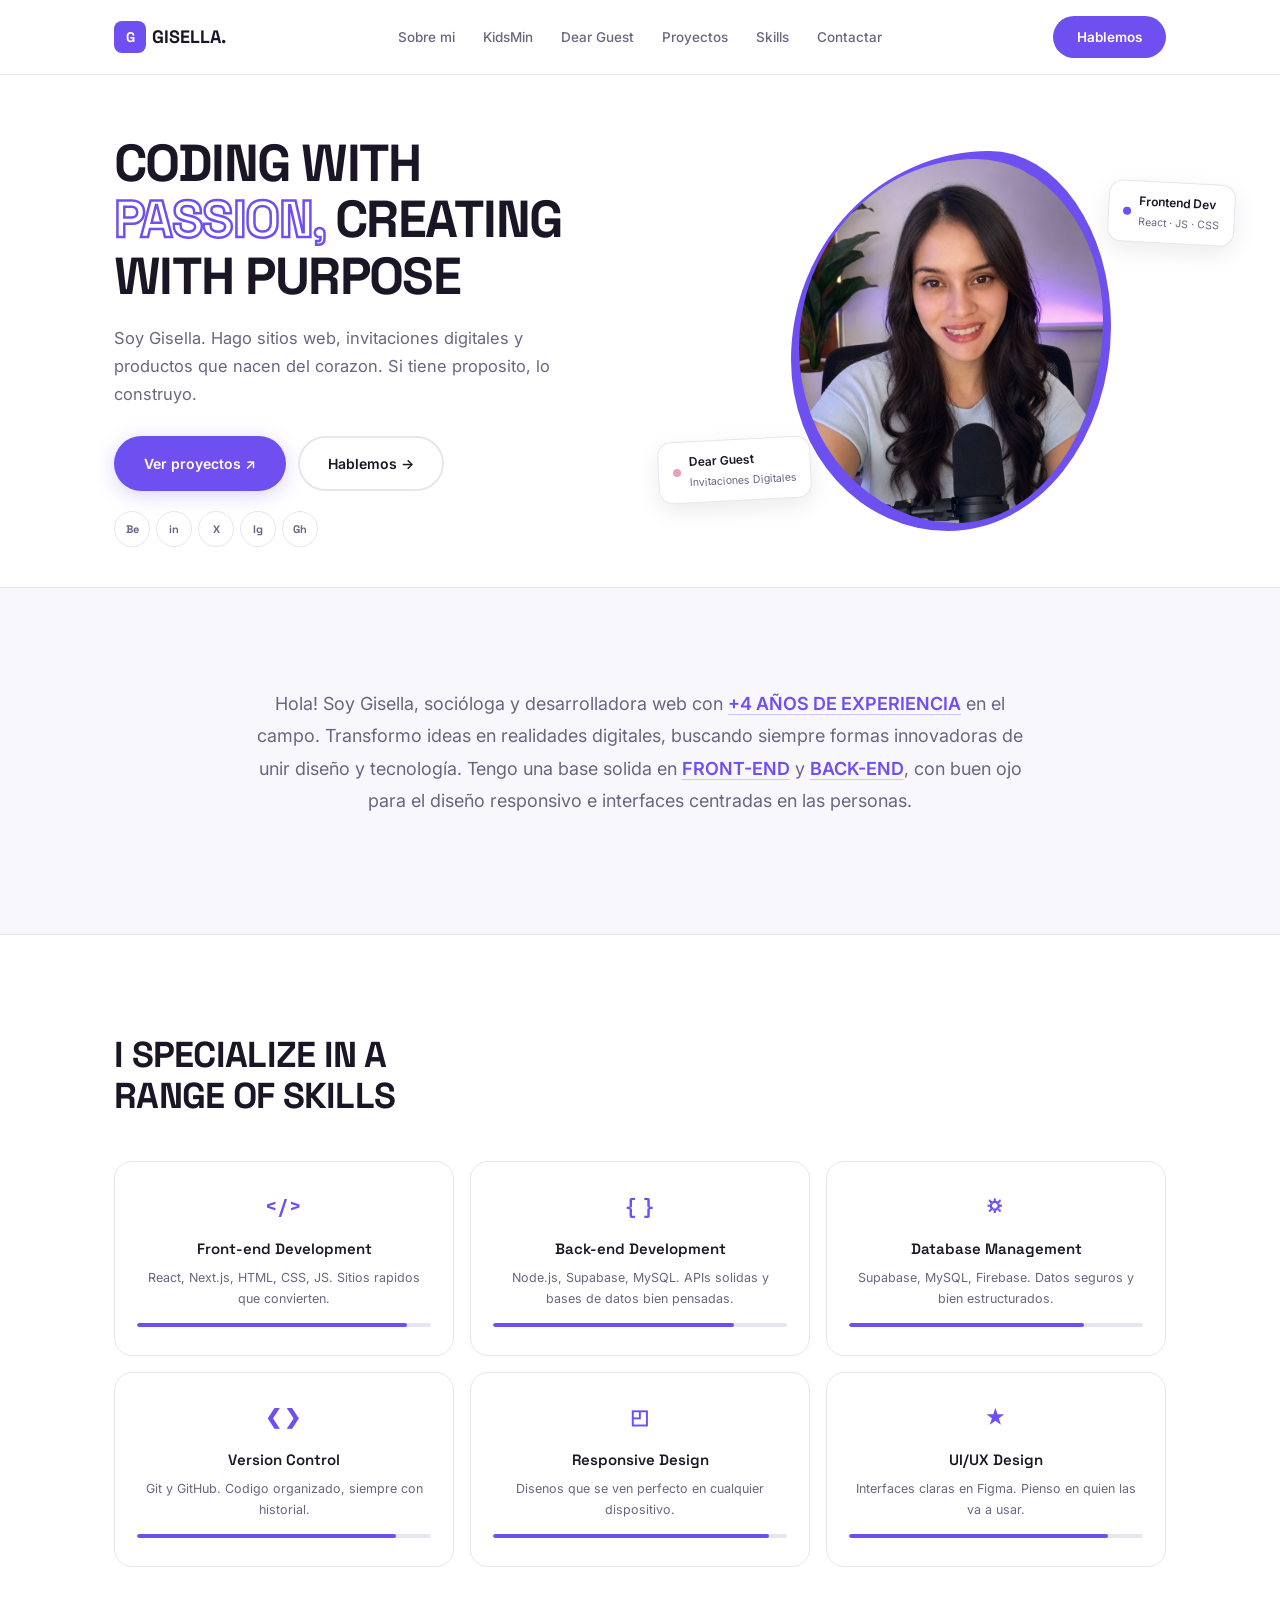
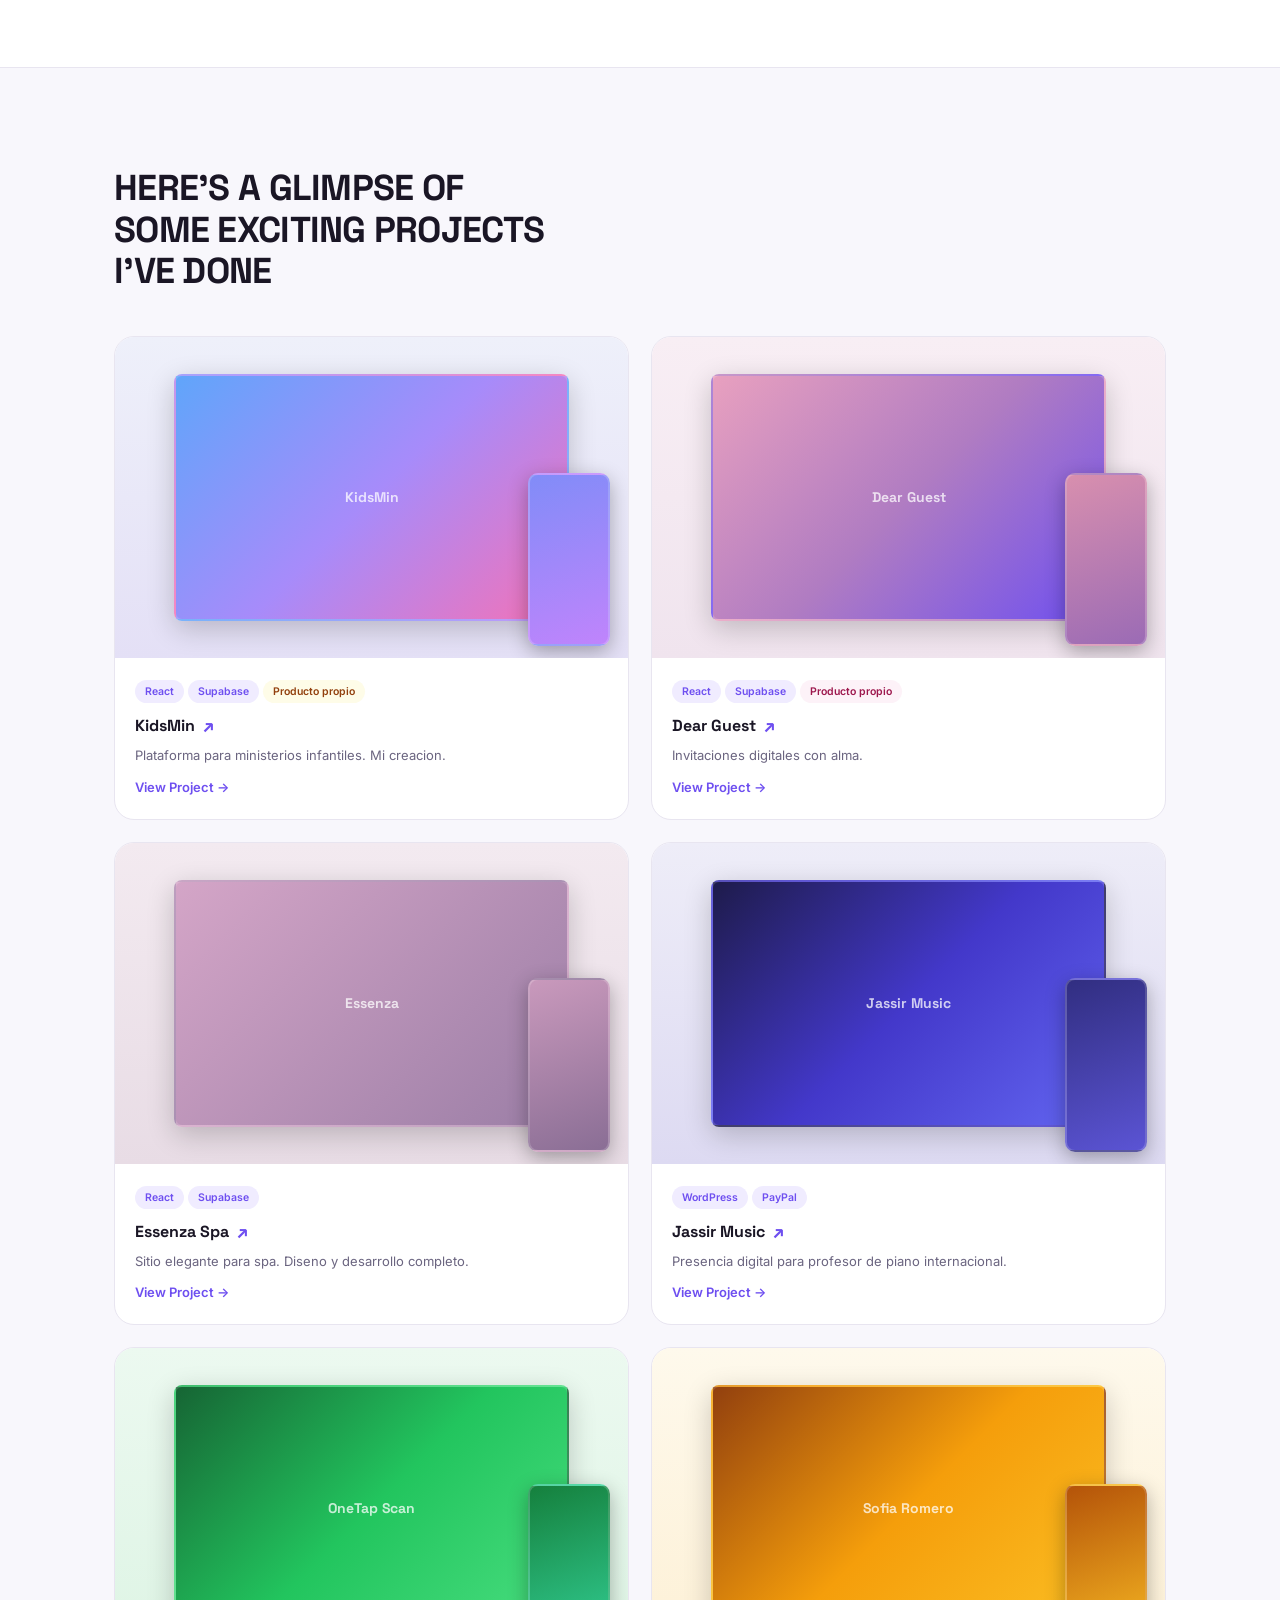
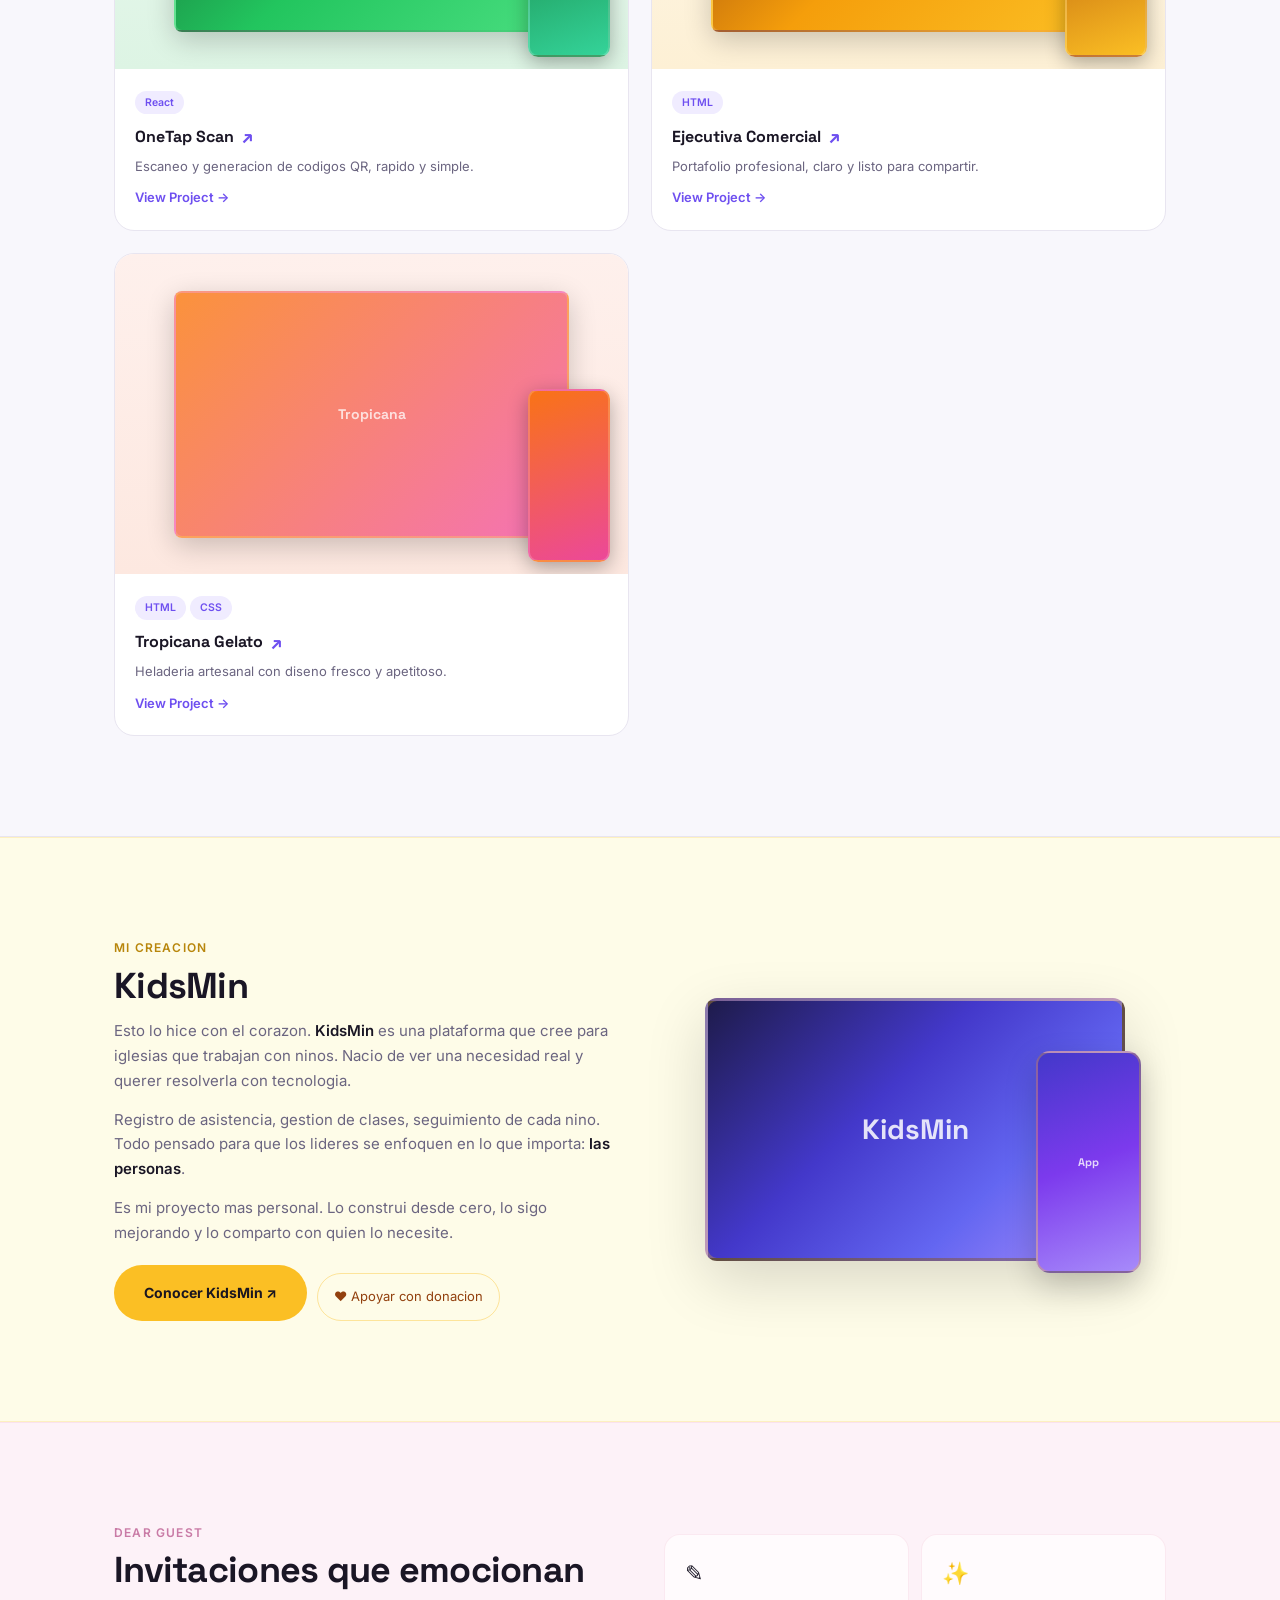
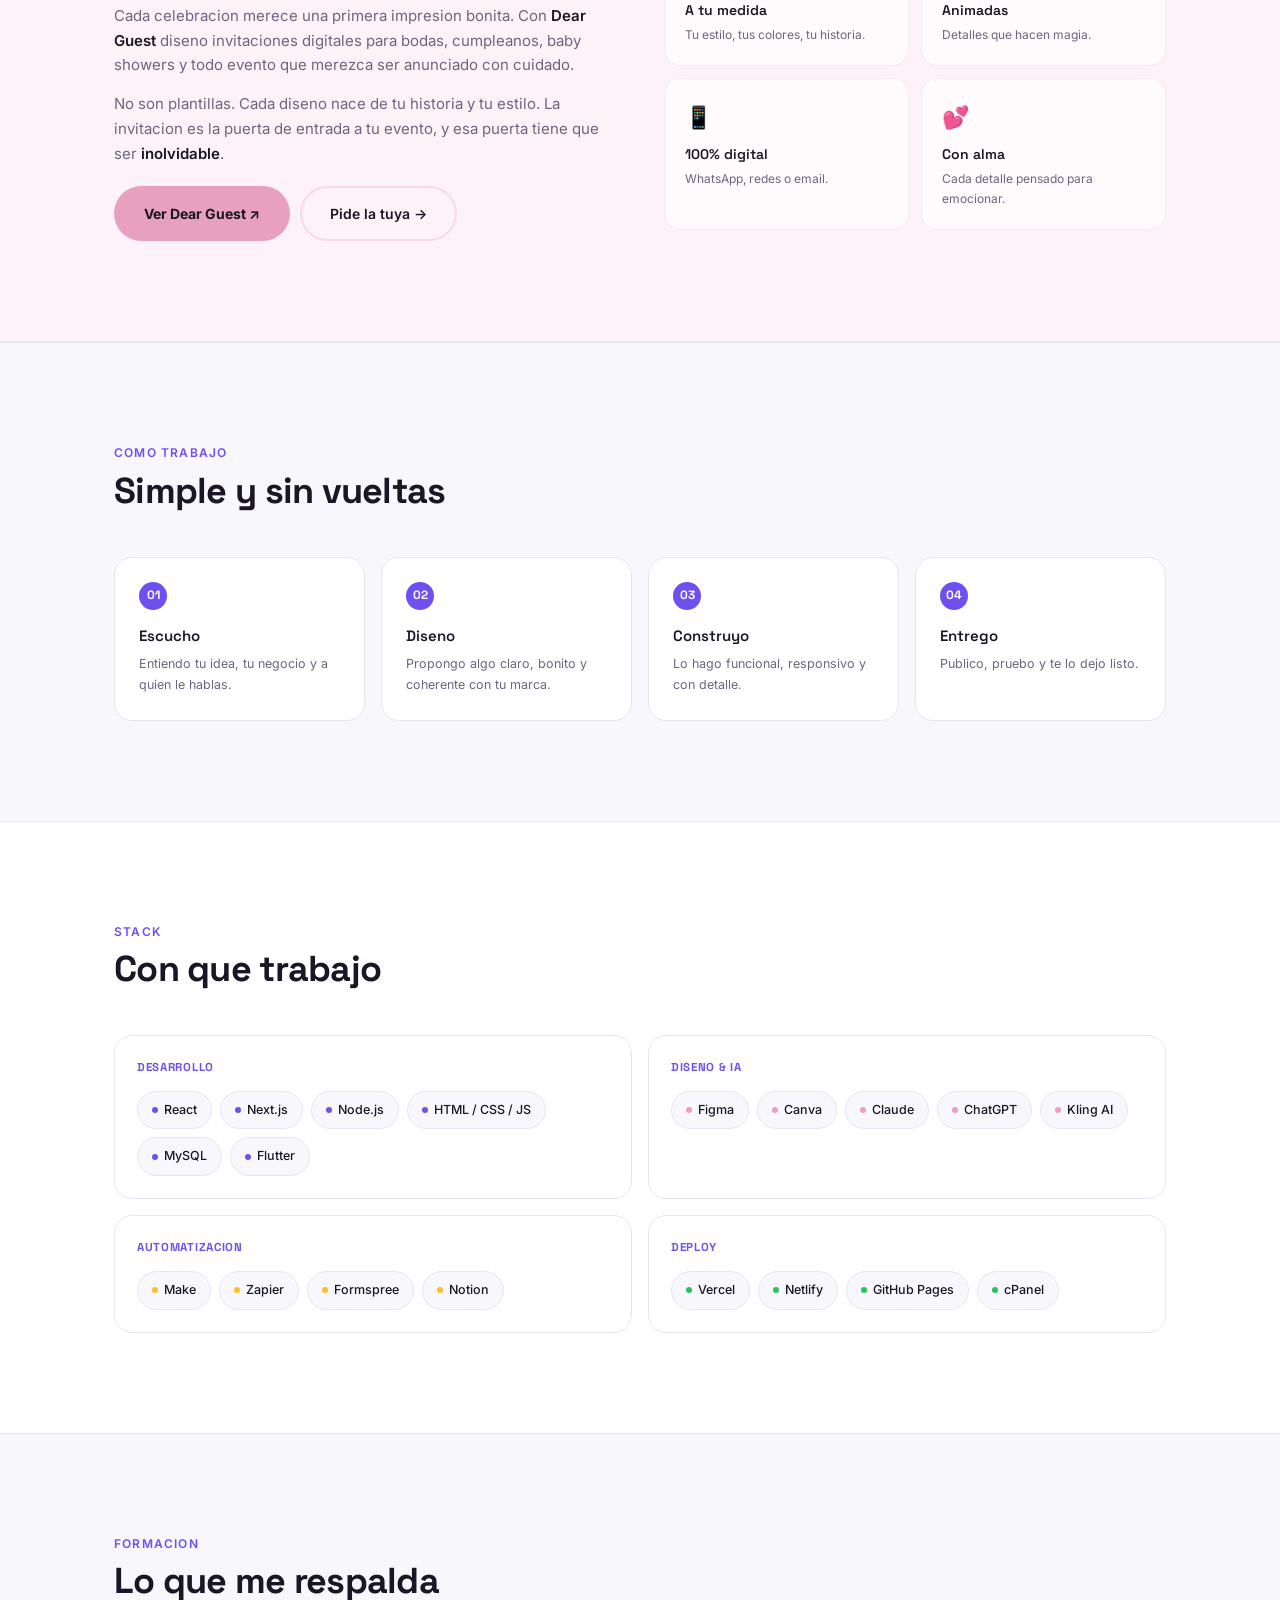
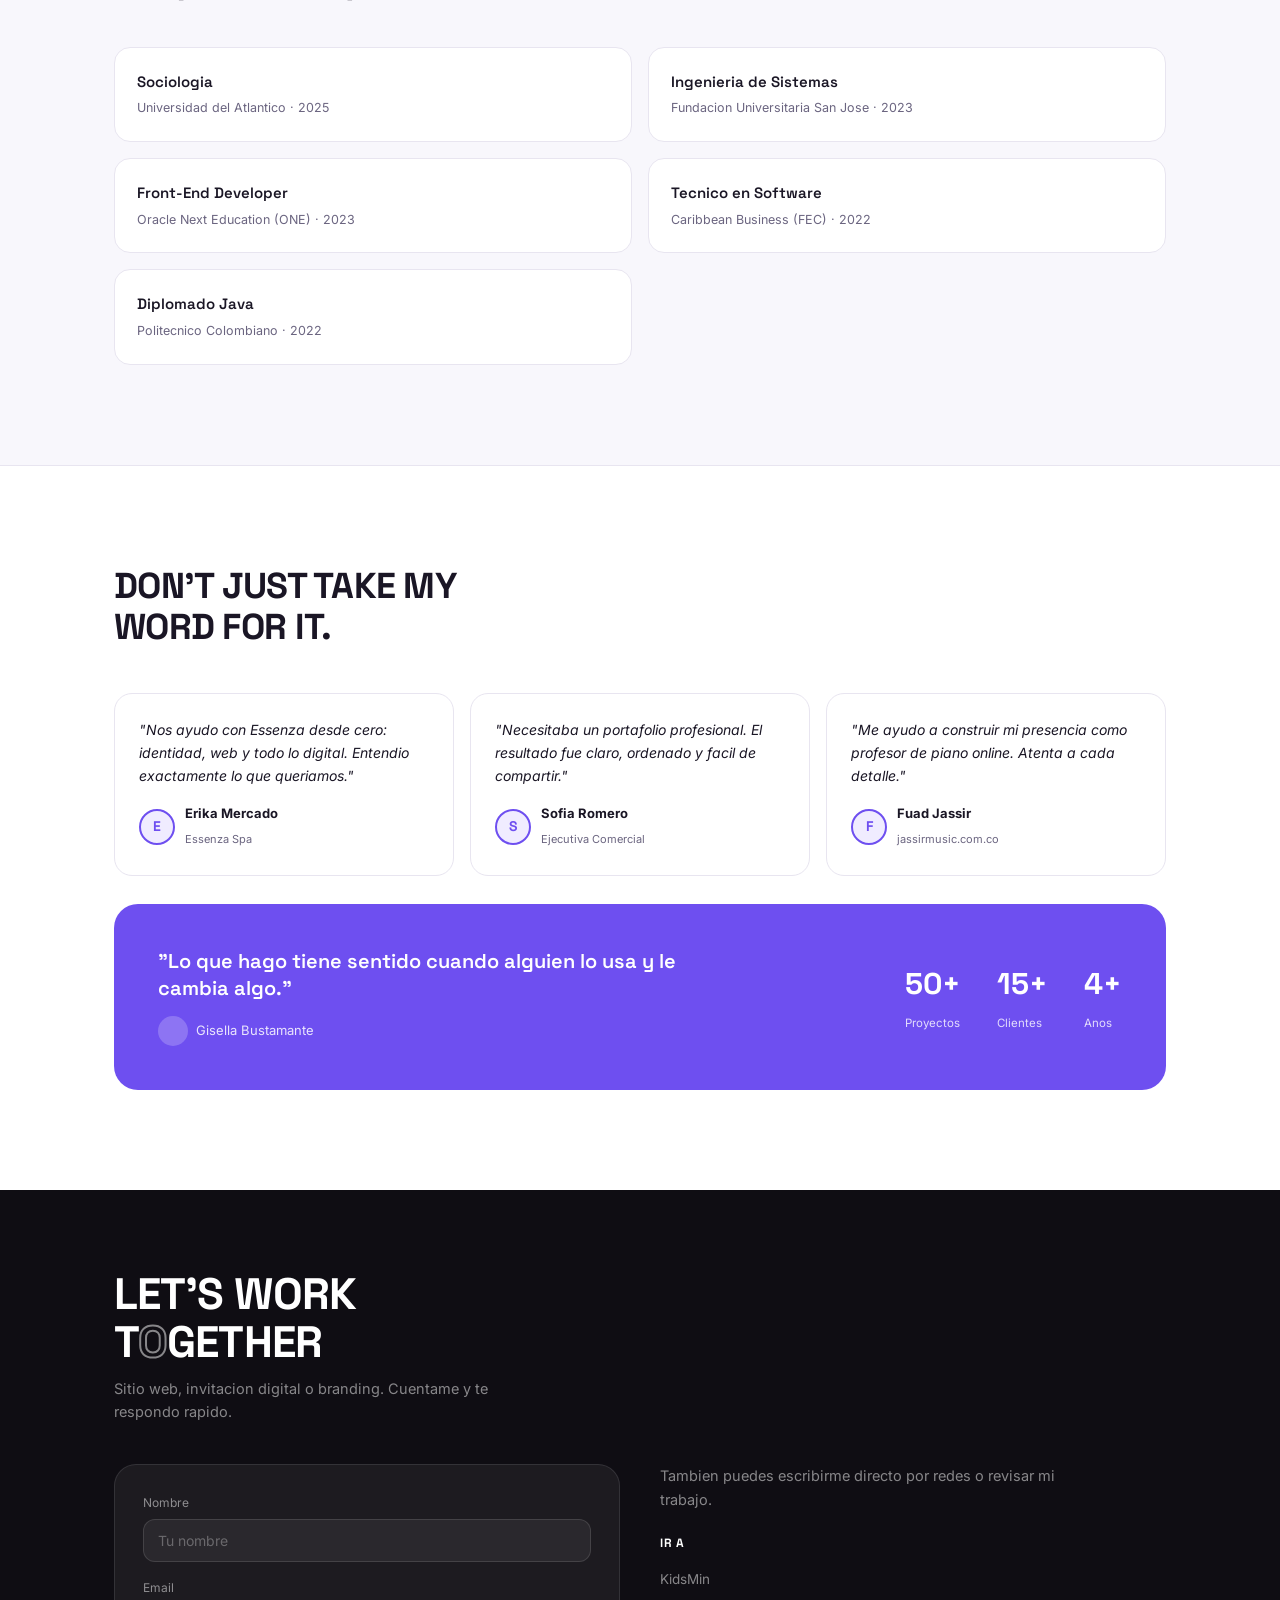
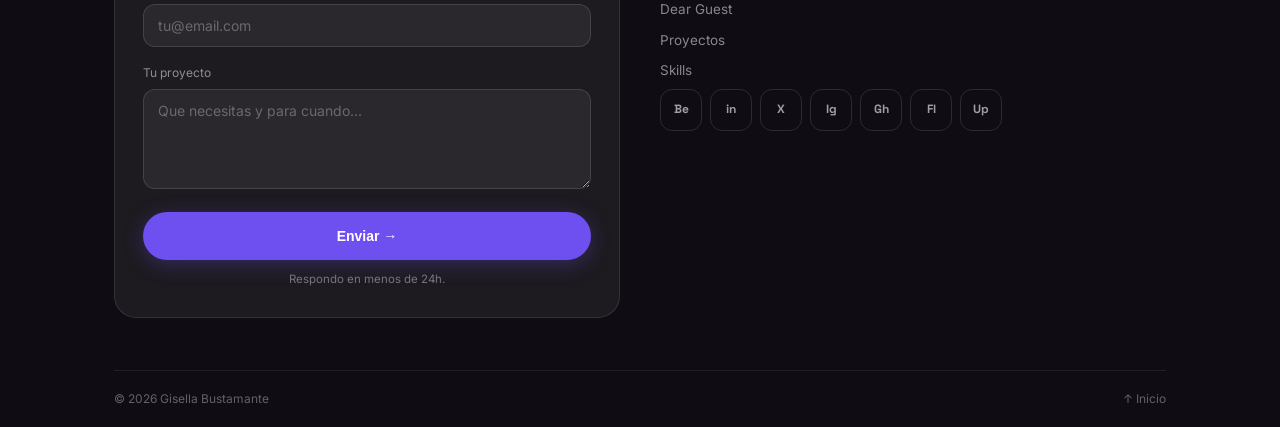
==== index.html @ 68deb019 "Actualizar index.html" ====
<!DOCTYPE html>
<html lang="es">
<head>
<meta charset="UTF-8">
<meta name="viewport" content="width=device-width, initial-scale=1.0">
<title>Gisella Bustamante — Desarrolladora & Creadora</title>
<meta name="description" content="Creo sitios web, invitaciones digitales con Dear Guest y soy creadora de KidsMin. Codigo y alma en cada proyecto.">
<meta property="og:title" content="Gisella Bustamante — Codigo, diseno y alma">
<meta property="og:description" content="Desarrollo web, invitaciones digitales y productos con proposito.">
<meta property="og:image" content="https://gvbustamante.github.io/portafolio/img/foto%20perfil.png">
<meta property="og:type" content="website">
<link rel="preconnect" href="https://fonts.googleapis.com">
<link rel="preconnect" href="https://fonts.gstatic.com" crossorigin>
<link href="https://fonts.googleapis.com/css2?family=Space+Grotesk:wght@400;500;600;700&family=Inter:wght@400;500;600&display=swap" rel="stylesheet">
<style>
:root{
  --bg:#ffffff;
  --bg-alt:#f8f7fc;
  --bg-dark:#0f0d13;
  --card:#ffffff;
  --card-border:#e8e5f0;
  --text:#1a1625;
  --text-secondary:#6b6580;
  --purple:#6e4ff0;
  --purple-light:#f0ecff;
  --purple-deep:#5438c0;
  --rose:#e8a0bf;
  --rose-light:#fdf2f8;
  --rose-deep:#c97ba6;
  --warm:#fbbf24;
  --warm-light:#fefce8;
}
*{margin:0;padding:0;box-sizing:border-box;}
html{scroll-behavior:smooth;}
body{background:var(--bg);color:var(--text);font-family:'Inter',sans-serif;line-height:1.65;overflow-x:hidden;}
h1,h2,h3,h4,h5,.display{font-family:'Space Grotesk',sans-serif;font-weight:700;}
a{color:inherit;text-decoration:none;}
img{max-width:100%;display:block;}
.wrap{max-width:1100px;margin:0 auto;padding:0 24px;}
section{padding:100px 0;}
@media(max-width:640px){section{padding:56px 0;}.wrap{padding:0 18px;}}
@media(prefers-reduced-motion:reduce){*{animation:none!important;transition:none!important;}}

.reveal{opacity:0;transform:translateY(24px);transition:opacity .7s ease,transform .7s ease;}
.reveal.show{opacity:1;transform:translateY(0);}

/* header */
header{position:sticky;top:0;z-index:60;backdrop-filter:blur(16px);background:rgba(255,255,255,.88);border-bottom:1px solid var(--card-border);}
nav{display:flex;align-items:center;justify-content:space-between;padding:16px 24px;max-width:1100px;margin:0 auto;}
.logo{font-family:'Space Grotesk';font-weight:700;font-size:18px;display:flex;align-items:center;gap:6px;}
.logo-icon{background:var(--purple);color:#fff;width:32px;height:32px;border-radius:8px;display:flex;align-items:center;justify-content:center;font-size:14px;font-weight:700;}
.nav-links{display:flex;gap:28px;font-size:13.5px;color:var(--text-secondary);font-weight:500;}
.nav-links a{transition:color .2s;}
.nav-links a:hover{color:var(--purple);}
.nav-cta{background:var(--purple);color:#fff;font-weight:600;font-size:13.5px;padding:10px 24px;border-radius:100px;transition:transform .2s,background .2s;}
.nav-cta:hover{transform:scale(1.04);background:var(--purple-deep);}
.burger{display:none;background:none;border:0;color:var(--text);font-size:22px;cursor:pointer;width:44px;height:44px;}
@media(max-width:820px){.nav-links,.nav-cta{display:none;}.burger{display:block;}}
.mobile-menu{display:none;position:fixed;inset:0;top:65px;background:rgba(255,255,255,.98);z-index:55;padding:32px 24px;flex-direction:column;gap:20px;}
.mobile-menu.open{display:flex;}
.mobile-menu a{font-size:18px;font-family:'Space Grotesk';font-weight:600;color:var(--text);padding:8px 0;border-bottom:1px solid var(--card-border);}
.mobile-menu .nav-cta{align-self:flex-start;display:inline-block;border:0;margin-top:8px;}

/* hero */
.hero{padding:60px 0 40px;position:relative;}
.hero-grid{display:grid;grid-template-columns:1.15fr .85fr;gap:40px;align-items:center;}
@media(max-width:900px){.hero-grid{grid-template-columns:1fr;text-align:center;gap:32px;}}
.hero h1{font-size:52px;font-weight:700;line-height:1.08;margin-bottom:20px;letter-spacing:-.03em;}
.hero h1 .outline{-webkit-text-stroke:2.5px var(--purple);color:transparent;}
@media(max-width:640px){.hero h1{font-size:32px;}.hero h1 .outline{-webkit-text-stroke:1.8px var(--purple);}}
.hero-sub{font-size:16.5px;color:var(--text-secondary);max-width:440px;margin-bottom:28px;line-height:1.7;}
@media(max-width:900px){.hero-sub{margin-left:auto;margin-right:auto;}}
.btn-row{display:flex;gap:12px;flex-wrap:wrap;}
@media(max-width:900px){.btn-row{justify-content:center;}}
@media(max-width:480px){.btn-row{flex-direction:column;width:100%;}.btn{width:100%;justify-content:center;}}
.btn{padding:14px 28px;border-radius:100px;font-weight:600;font-size:14px;display:inline-flex;align-items:center;gap:8px;cursor:pointer;border:2px solid transparent;transition:transform .2s,background .2s,border-color .2s,box-shadow .2s;min-height:46px;}
.btn-primary{background:var(--purple);color:#fff;box-shadow:0 4px 20px rgba(110,79,240,.25);}
.btn-primary:hover{transform:scale(1.04);background:var(--purple-deep);box-shadow:0 6px 28px rgba(110,79,240,.35);}
.btn-outline{background:transparent;color:var(--text);border-color:var(--card-border);}
.btn-outline:hover{border-color:var(--purple);color:var(--purple);transform:scale(1.04);}
.btn-rose{background:var(--rose);color:#1a1620;font-weight:700;}
.btn-rose:hover{transform:scale(1.04);background:var(--rose-deep);}
.btn-warm{background:var(--warm);color:#1a1620;font-weight:700;}
.btn-warm:hover{transform:scale(1.04);}
.social-mini{display:flex;gap:6px;margin-top:20px;}
@media(max-width:900px){.social-mini{justify-content:center;}}
.social-mini a{width:36px;height:36px;border-radius:50%;border:1.5px solid var(--card-border);display:flex;align-items:center;justify-content:center;font-size:11px;font-weight:700;font-family:'Space Grotesk';color:var(--text-secondary);transition:.2s;}
.social-mini a:hover{background:var(--purple);border-color:var(--purple);color:#fff;transform:scale(1.1);}

.hero-photo{position:relative;display:flex;justify-content:center;}
.photo-blob{width:320px;height:380px;background:var(--purple);border-radius:62% 38% 51% 49%/55% 46% 54% 45%;padding:8px;position:relative;animation:float 6s ease-in-out infinite;}
@keyframes float{0%,100%{transform:translateY(0)}50%{transform:translateY(-12px)}}
@media(max-width:640px){.photo-blob{width:200px;height:240px;padding:6px;}}
.photo-blob img{width:100%;height:100%;object-fit:cover;border-radius:58% 42% 48% 52%/52% 44% 56% 48%;}
.float-badge{position:absolute;background:#fff;border:1px solid var(--card-border);border-radius:14px;padding:10px 14px;display:flex;align-items:center;gap:8px;font-size:12px;box-shadow:0 8px 24px rgba(0,0,0,.08);}
.float-badge strong{display:block;font-size:12px;font-weight:600;}
.float-badge span{color:var(--text-secondary);font-size:10.5px;}
.float-badge .ic{width:8px;height:8px;border-radius:50%;flex:none;}
.badge-1{top:8%;right:-16%;transform:rotate(3deg);}
.badge-2{bottom:8%;left:-18%;transform:rotate(-3deg);}
@media(max-width:640px){
  .float-badge{padding:6px 9px;border-radius:10px;font-size:9px;gap:5px;}
  .float-badge strong{font-size:9px;}.float-badge span{font-size:8px;}
  .badge-1{top:-4%;right:-6%;}
  .badge-2{bottom:2%;left:-8%;}
}

/* about */
.about-section{background:var(--bg-alt);border-top:1px solid var(--card-border);border-bottom:1px solid var(--card-border);}
.about-text{max-width:780px;margin:0 auto;text-align:center;}
.about-text p{font-size:18px;color:var(--text-secondary);line-height:1.8;margin-bottom:16px;}
.about-text p b{color:var(--text);font-weight:600;}
.about-text .highlight{color:var(--purple);font-weight:600;text-decoration:underline;text-underline-offset:4px;text-decoration-color:rgba(110,79,240,.3);}
.sec-title-big{font-size:38px;font-weight:700;margin-bottom:20px;letter-spacing:-.02em;line-height:1.15;}
@media(max-width:640px){.sec-title-big{font-size:26px;}}

/* skills grid */
.skills-section{background:var(--bg);}
.sec-title-xl{font-size:36px;font-weight:700;letter-spacing:-.02em;margin-bottom:12px;line-height:1.15;}
@media(max-width:640px){.sec-title-xl{font-size:24px;}}
.sec-head{margin-bottom:44px;}
.sec-sub{color:var(--text-secondary);font-size:15px;max-width:480px;}
.eyebrow{font-size:12px;font-weight:600;text-transform:uppercase;letter-spacing:.1em;margin-bottom:8px;}
.eyebrow-purple{color:var(--purple);}
.eyebrow-rose{color:var(--rose-deep);}
.eyebrow-warm{color:#b8860b;}

.skills-grid{display:grid;grid-template-columns:repeat(3,1fr);gap:16px;}
@media(max-width:820px){.skills-grid{grid-template-columns:1fr 1fr;}}
@media(max-width:480px){.skills-grid{grid-template-columns:1fr;}}
.skill-card{background:var(--card);border:1.5px solid var(--card-border);border-radius:18px;padding:28px 22px;text-align:center;transition:transform .25s,border-color .25s,box-shadow .25s;}
.skill-card:hover{transform:translateY(-5px);border-color:var(--purple);box-shadow:0 12px 32px rgba(110,79,240,.08);}
.skill-icons{display:flex;gap:4px;justify-content:center;margin-bottom:14px;font-size:20px;color:var(--purple);font-family:'Space Grotesk';font-weight:700;letter-spacing:2px;}
.skill-card h4{font-size:15px;margin-bottom:6px;font-weight:600;}
.skill-card p{font-size:12.5px;color:var(--text-secondary);}
.skill-bar{width:100%;height:4px;background:var(--card-border);border-radius:4px;margin-top:14px;overflow:hidden;}
.skill-fill{height:100%;border-radius:4px;background:var(--purple);}

/* projects */
.projects-section{background:var(--bg-alt);border-top:1px solid var(--card-border);border-bottom:1px solid var(--card-border);}
.projects-grid{display:grid;grid-template-columns:1fr 1fr;gap:22px;}
@media(max-width:640px){.projects-grid{grid-template-columns:1fr;}}
.proj-card{background:var(--card);border:1.5px solid var(--card-border);border-radius:20px;overflow:hidden;transition:transform .3s,border-color .3s,box-shadow .3s;}
.proj-card:hover{transform:translateY(-6px);border-color:var(--purple);box-shadow:0 16px 40px rgba(110,79,240,.08);}

.mockup-wrap{position:relative;aspect-ratio:16/10;overflow:hidden;display:flex;align-items:center;justify-content:center;padding:24px;}
.mock-laptop{width:85%;aspect-ratio:16/10;border-radius:8px;border:2px solid rgba(255,255,255,.15);overflow:hidden;position:relative;box-shadow:0 8px 28px rgba(0,0,0,.2);}
.mock-phone{position:absolute;bottom:12px;right:18px;width:16%;aspect-ratio:9/19;border-radius:10px;border:2px solid rgba(255,255,255,.18);overflow:hidden;box-shadow:0 6px 20px rgba(0,0,0,.3);}
@media(max-width:640px){.mockup-wrap{padding:16px;}.mock-phone{right:12px;bottom:10px;border-radius:7px;}}

.mock-essenza .mock-laptop{background:linear-gradient(135deg,#d4a5c7,#9b7ea6);}
.mock-essenza .mock-phone{background:linear-gradient(160deg,#c999bc,#8a6e95);}
.mock-essenza{background:linear-gradient(180deg,#f3eaf0,#e8dce5);}
.mock-jassir .mock-laptop{background:linear-gradient(135deg,#1e1b4b,#4338ca,#6366f1);}
.mock-jassir .mock-phone{background:linear-gradient(160deg,#312e81,#5b54d4);}
.mock-jassir{background:linear-gradient(180deg,#eeedf8,#dddaf2);}
.mock-onetap .mock-laptop{background:linear-gradient(135deg,#166534,#22c55e,#4ade80);}
.mock-onetap .mock-phone{background:linear-gradient(160deg,#15803d,#34d399);}
.mock-onetap{background:linear-gradient(180deg,#ecf9f0,#ddf4e4);}
.mock-sofia .mock-laptop{background:linear-gradient(135deg,#92400e,#f59e0b,#fbbf24);}
.mock-sofia .mock-phone{background:linear-gradient(160deg,#b45309,#fbbf24);}
.mock-sofia{background:linear-gradient(180deg,#fef9ec,#fdf0d5);}
.mock-tropicana .mock-laptop{background:linear-gradient(135deg,#fb923c,#f472b6);}
.mock-tropicana .mock-phone{background:linear-gradient(160deg,#f97316,#ec4899);}
.mock-tropicana{background:linear-gradient(180deg,#fef0ec,#fde8e0);}
.mock-dearguest .mock-laptop{background:linear-gradient(135deg,#e8a0bf,#b07cc2,#6e4ff0);}
.mock-dearguest .mock-phone{background:linear-gradient(160deg,#d88fae,#9b6bb5);}
.mock-dearguest{background:linear-gradient(180deg,#f8eef4,#f0e4ee);}
.mock-kidsmin .mock-laptop{background:linear-gradient(135deg,#60a5fa,#a78bfa,#f472b6);}
.mock-kidsmin .mock-phone{background:linear-gradient(160deg,#818cf8,#c084fc);}
.mock-kidsmin{background:linear-gradient(180deg,#eef0fa,#e4e0f6);}

.mock-label{position:absolute;inset:0;display:flex;align-items:center;justify-content:center;font-family:'Space Grotesk';font-weight:700;font-size:14px;color:rgba(255,255,255,.75);text-align:center;padding:4px;pointer-events:none;}

.proj-body{padding:18px 20px 20px;}
.proj-body h3{font-size:16px;margin-bottom:4px;font-weight:700;display:flex;align-items:center;gap:8px;}
.proj-body h3 a{color:var(--purple);font-size:18px;transition:transform .2s;display:inline-flex;}
.proj-body h3 a:hover{transform:translateX(3px);}
.proj-body p{font-size:13px;color:var(--text-secondary);}
.proj-tag{font-size:10.5px;color:var(--purple);background:var(--purple-light);border-radius:100px;padding:3px 10px;display:inline-block;margin-right:4px;margin-bottom:8px;font-weight:600;}
.view-link{display:inline-flex;align-items:center;gap:6px;margin-top:10px;font-size:13px;font-weight:600;color:var(--purple);transition:.2s;}
.view-link:hover{gap:10px;}

/* KidsMin */
.km-section{background:var(--warm-light);border-top:1px solid rgba(251,191,36,.2);border-bottom:1px solid rgba(251,191,36,.2);position:relative;overflow:hidden;}
.km-grid{display:grid;grid-template-columns:1fr 1fr;gap:48px;align-items:center;}
@media(max-width:820px){.km-grid{grid-template-columns:1fr;}}
.km-text p{color:var(--text-secondary);font-size:15px;margin-bottom:14px;}
.km-text p b{color:var(--text);font-weight:600;}
.km-visual{display:flex;justify-content:center;}
.km-mockup{position:relative;width:100%;max-width:420px;}
.km-laptop{width:100%;aspect-ratio:16/10;border-radius:12px;border:3px solid rgba(251,191,36,.3);background:linear-gradient(135deg,#1e1b4b 0%,#4338ca 40%,#6366f1 70%,#a78bfa 100%);display:flex;align-items:center;justify-content:center;overflow:hidden;box-shadow:0 20px 60px rgba(0,0,0,.15);}
.km-laptop-label{font-family:'Space Grotesk';font-weight:700;font-size:28px;color:rgba(255,255,255,.85);text-align:center;}
@media(max-width:640px){.km-laptop-label{font-size:20px;}}
.km-phone{position:absolute;bottom:-12px;right:-16px;width:25%;aspect-ratio:9/19;border-radius:14px;border:2.5px solid rgba(251,191,36,.3);background:linear-gradient(160deg,#4338ca 0%,#7c3aed 50%,#a78bfa 100%);box-shadow:0 12px 32px rgba(0,0,0,.2);display:flex;align-items:center;justify-content:center;}
.km-phone-label{font-family:'Space Grotesk';font-weight:700;font-size:11px;color:rgba(255,255,255,.8);}
.km-donate{display:inline-flex;align-items:center;gap:6px;margin-top:8px;font-size:13px;color:#92400e;border:1px solid rgba(251,191,36,.4);padding:8px 16px;border-radius:100px;transition:.2s;}
.km-donate:hover{background:rgba(251,191,36,.15);transform:translateY(-2px);}

/* Dear Guest */
.dg-section{background:var(--rose-light);border-top:1px solid rgba(232,160,191,.2);border-bottom:1px solid rgba(232,160,191,.2);position:relative;overflow:hidden;}
.dg-grid{display:grid;grid-template-columns:1fr 1fr;gap:48px;align-items:center;}
@media(max-width:820px){.dg-grid{grid-template-columns:1fr;}}
.dg-text p{color:var(--text-secondary);font-size:15px;margin-bottom:14px;}
.dg-text p b{color:var(--text);font-weight:600;}
.dg-features{display:grid;grid-template-columns:1fr 1fr;gap:12px;}
@media(max-width:480px){.dg-features{grid-template-columns:1fr;}}
.dg-feat{background:rgba(255,255,255,.7);border:1px solid rgba(232,160,191,.2);border-radius:16px;padding:20px;transition:transform .25s,border-color .25s;}
.dg-feat:hover{transform:translateY(-3px);border-color:var(--rose);}
.dg-feat-icon{font-size:22px;margin-bottom:8px;display:block;}
.dg-feat h4{font-size:14px;font-weight:600;margin-bottom:3px;}
.dg-feat p{font-size:12px;color:var(--text-secondary);margin:0;}

/* tools */
.tools-section{background:var(--bg);}
.tools-wrap{display:grid;grid-template-columns:repeat(2,1fr);gap:16px;}
@media(max-width:640px){.tools-wrap{grid-template-columns:1fr;}}
.tool-card{background:var(--card);border:1.5px solid var(--card-border);border-radius:18px;padding:22px;}
.tool-card h5{font-size:11.5px;text-transform:uppercase;letter-spacing:.06em;color:var(--purple);margin-bottom:14px;font-weight:700;}
.tools-pills{display:flex;flex-wrap:wrap;gap:8px;}
.tool-pill{display:flex;align-items:center;gap:6px;background:var(--bg-alt);border:1px solid var(--card-border);border-radius:100px;padding:8px 14px;font-size:12.5px;font-weight:500;transition:.2s;}
.tool-pill:hover{border-color:var(--purple);transform:translateY(-1px);box-shadow:0 4px 12px rgba(110,79,240,.06);}
.tool-pill .td{width:6px;height:6px;border-radius:50%;flex:none;}

/* process */
.process-section{background:var(--bg-alt);border-top:1px solid var(--card-border);border-bottom:1px solid var(--card-border);}
.process-row{display:grid;grid-template-columns:repeat(4,1fr);gap:16px;}
@media(max-width:820px){.process-row{grid-template-columns:1fr 1fr;}}
@media(max-width:480px){.process-row{grid-template-columns:1fr;}}
.proc-card{background:var(--card);border:1.5px solid var(--card-border);border-radius:18px;padding:24px;transition:.25s;}
.proc-card:hover{transform:translateY(-4px);border-color:var(--purple);box-shadow:0 12px 32px rgba(110,79,240,.06);}
.proc-num{font-family:'Space Grotesk';font-weight:700;font-size:12px;color:#fff;background:var(--purple);width:28px;height:28px;border-radius:50%;display:flex;align-items:center;justify-content:center;margin-bottom:14px;}
.proc-card h4{font-size:15px;margin-bottom:6px;font-weight:600;}
.proc-card p{font-size:12.5px;color:var(--text-secondary);}

/* education */
.edu-grid{display:grid;grid-template-columns:1fr 1fr;gap:16px;}
@media(max-width:640px){.edu-grid{grid-template-columns:1fr;}}
.edu-card{background:var(--card);border:1.5px solid var(--card-border);border-radius:16px;padding:22px;transition:.25s;}
.edu-card:hover{transform:translateY(-3px);border-color:var(--purple);box-shadow:0 8px 24px rgba(110,79,240,.06);}
.edu-card h4{font-size:15px;margin-bottom:4px;font-weight:600;}
.edu-card p{font-size:12.5px;color:var(--text-secondary);}

/* testimonials */
.testi-section{background:var(--bg);}
.testi-grid{display:grid;grid-template-columns:repeat(3,1fr);gap:16px;}
@media(max-width:820px){.testi-grid{grid-template-columns:1fr;}}
.testi-card{background:var(--card);border:1.5px solid var(--card-border);border-radius:18px;padding:24px;}
.testi-card p{font-size:14px;color:var(--text);margin-bottom:16px;line-height:1.65;font-style:italic;}
.testi-who{display:flex;align-items:center;gap:10px;}
.testi-who .av{width:36px;height:36px;border-radius:50%;background:var(--purple-light);border:2px solid var(--purple);flex:none;display:flex;align-items:center;justify-content:center;font-size:14px;font-weight:700;color:var(--purple);font-family:'Space Grotesk';}
.testi-who strong{display:block;font-size:13px;}
.testi-who span{font-size:11px;color:var(--text-secondary);}

.band{background:var(--purple);border-radius:24px;padding:44px;display:grid;grid-template-columns:1.3fr 1fr;gap:28px;align-items:center;color:#fff;}
@media(max-width:820px){.band{grid-template-columns:1fr;padding:28px 22px;}}
.band blockquote{font-size:20px;font-family:'Space Grotesk';font-weight:600;margin-bottom:14px;line-height:1.35;}
.band .who{display:flex;align-items:center;gap:8px;font-size:13px;opacity:.85;}
.who .av{width:30px;height:30px;border-radius:50%;background:rgba(255,255,255,.25);}
.stats-row{display:flex;gap:36px;justify-content:flex-end;}
@media(max-width:820px){.stats-row{justify-content:flex-start;flex-wrap:wrap;}}
.stat h3{font-size:30px;font-weight:700;}
.stat span{font-size:11.5px;opacity:.8;}

/* CTA / footer */
footer{background:var(--bg-dark);color:#fff;padding-top:80px;}
.cta-title{font-size:44px;font-weight:700;margin-bottom:10px;max-width:580px;letter-spacing:-.02em;line-height:1.1;}
@media(max-width:640px){.cta-title{font-size:28px;}}
.cta-title .outline{-webkit-text-stroke:2px rgba(255,255,255,.5);color:transparent;}
.contact-grid{display:grid;grid-template-columns:1fr 1fr;gap:40px;margin-top:40px;}
@media(max-width:820px){.contact-grid{grid-template-columns:1fr;gap:24px;}}
.contact-form{background:rgba(255,255,255,.06);border:1px solid rgba(255,255,255,.1);border-radius:22px;padding:28px;}
@media(max-width:640px){.contact-form{padding:20px 16px;}}
.form-group{margin-bottom:16px;}
.form-group label{display:block;font-size:12px;color:rgba(255,255,255,.5);margin-bottom:6px;}
.form-group input,.form-group textarea{width:100%;background:rgba(255,255,255,.06);border:1px solid rgba(255,255,255,.12);border-radius:12px;padding:12px 14px;color:#fff;font-family:'Inter';font-size:14px;transition:border-color .2s;}
.form-group input:focus,.form-group textarea:focus{outline:none;border-color:var(--purple);}
.form-group textarea{resize:vertical;min-height:100px;}
.form-group input::placeholder,.form-group textarea::placeholder{color:rgba(255,255,255,.3);}
.form-submit{width:100%;justify-content:center;box-shadow:0 4px 20px rgba(110,79,240,.3);}
.form-note{font-size:11.5px;color:rgba(255,255,255,.4);margin-top:10px;text-align:center;}
.form-status{font-size:13px;margin-top:10px;display:none;padding:10px 14px;border-radius:12px;}
.form-status.ok{display:block;background:rgba(110,79,240,.2);color:#c4b5fd;}
.form-status.err{display:block;background:rgba(224,116,140,.2);color:#e0748c;}
.contact-side p{color:rgba(255,255,255,.5);max-width:400px;margin-bottom:22px;font-size:14.5px;}
.foot-links a{display:block;color:rgba(255,255,255,.5);font-size:13.5px;margin-bottom:8px;transition:color .2s;}
.foot-links a:hover{color:var(--purple);}
.foot-links h5{font-size:12px;text-transform:uppercase;letter-spacing:.06em;color:#fff;margin-bottom:14px;}
.social-row{display:flex;gap:8px;margin-top:8px;}
.social-row a{width:42px;height:42px;border-radius:12px;border:1px solid rgba(255,255,255,.12);display:flex;align-items:center;justify-content:center;font-size:12px;font-weight:700;font-family:'Space Grotesk';color:rgba(255,255,255,.6);transition:.2s;}
.social-row a:hover{background:var(--purple);border-color:var(--purple);color:#fff;transform:translateY(-3px);}
.foot-bottom{border-top:1px solid rgba(255,255,255,.08);margin-top:52px;padding:18px 0;display:flex;justify-content:space-between;color:rgba(255,255,255,.35);font-size:12px;flex-wrap:wrap;gap:8px;}
.foot-bottom a{color:rgba(255,255,255,.35);}
.foot-bottom a:hover{color:var(--purple);}

/* cursor */
.cursor-dot{position:fixed;width:10px;height:10px;border-radius:50%;background:var(--purple);pointer-events:none;z-index:200;transform:translate(-50%,-50%);transition:transform .12s;display:none;}
.cursor-ring{position:fixed;width:34px;height:34px;border-radius:50%;border:1.5px solid var(--purple);pointer-events:none;z-index:200;transform:translate(-50%,-50%);transition:transform .18s,width .2s,height .2s,opacity .2s;display:none;opacity:.5;}
@media(hover:hover)and(pointer:fine){.cursor-dot,.cursor-ring{display:block;}}
</style>
</head>
<body>

<div class="cursor-dot" id="cursorDot"></div>
<div class="cursor-ring" id="cursorRing"></div>

<header>
  <nav>
    <a href="#hero" class="logo"><span class="logo-icon">G</span> GISELLA.</a>
    <div class="nav-links">
      <a href="#about">Sobre mi</a>
      <a href="#kidsmin">KidsMin</a>
      <a href="#dear-guest">Dear Guest</a>
      <a href="#works">Proyectos</a>
      <a href="#skills">Skills</a>
      <a href="#contact">Contactar</a>
    </div>
    <a href="#contact" class="nav-cta">Hablemos</a>
    <button class="burger" id="burgerBtn" aria-label="Abrir menu" aria-expanded="false">&#9776;</button>
  </nav>
  <div class="mobile-menu" id="mobileMenu">
    <a href="#about">Sobre mi</a>
    <a href="#kidsmin">KidsMin</a>
    <a href="#dear-guest">Dear Guest</a>
    <a href="#works">Proyectos</a>
    <a href="#skills">Skills</a>
    <a href="#tools">Herramientas</a>
    <a href="#contact" class="nav-cta">Hablemos</a>
  </div>
</header>

<!-- HERO -->
<section class="hero" id="hero">
  <div class="wrap hero-grid">
    <div class="reveal show">
      <h1>CODING WITH<br><span class="outline">PASSION,</span> CREATING<br>WITH PURPOSE</h1>
      <p class="hero-sub">Soy Gisella. Hago sitios web, invitaciones digitales y productos que nacen del corazon. Si tiene proposito, lo construyo.</p>
      <div class="btn-row">
        <a href="#works" class="btn btn-primary">Ver proyectos &#8599;</a>
        <a href="#contact" class="btn btn-outline">Hablemos &rarr;</a>
      </div>
      <div class="social-mini">
        <a href="https://www.behance.net/gvbustamante" target="_blank" aria-label="Behance">Be</a>
        <a href="https://www.linkedin.com/in/gvbustamante/" target="_blank" aria-label="LinkedIn">in</a>
        <a href="https://x.com/GisellaBM" target="_blank" aria-label="X">X</a>
        <a href="https://instagram.com/gise.co" target="_blank" aria-label="Instagram">Ig</a>
        <a href="https://github.com/gvbustamante" target="_blank" aria-label="GitHub">Gh</a>
      </div>
    </div>
    <div class="hero-photo reveal show">
      <div class="photo-blob">
        <img src="https://gvbustamante.github.io/portafolio/img/foto%20perfil.png" alt="Gisella Bustamante">
      </div>
      <div class="float-badge badge-1">
        <div class="ic" style="background:var(--purple)"></div>
        <div><strong>Frontend Dev</strong><span>React &middot; JS &middot; CSS</span></div>
      </div>
      <div class="float-badge badge-2">
        <div class="ic" style="background:var(--rose)"></div>
        <div><strong>Dear Guest</strong><span>Invitaciones Digitales</span></div>
      </div>
    </div>
  </div>
</section>

<!-- SOBRE MI -->
<section id="about" class="about-section">
  <div class="wrap">
    <div class="about-text reveal">
      <p>Hola! Soy Gisella, socióloga y desarrolladora web con <span class="highlight">+4 AÑOS DE EXPERIENCIA</span> en el campo. Transformo ideas en realidades digitales, buscando siempre formas innovadoras de unir diseño y tecnología. Tengo una base solida en <span class="highlight">FRONT-END</span> y <span class="highlight">BACK-END</span>, con buen ojo para el diseño responsivo e interfaces centradas en las personas.</p>
    </div>
  </div>
</section>

<!-- SKILLS -->
<section id="skills" class="skills-section">
  <div class="wrap">
    <div class="sec-head reveal">
      <h2 class="sec-title-xl">I SPECIALIZE IN A<br>RANGE OF SKILLS</h2>
    </div>
    <div class="skills-grid">
      <div class="skill-card reveal">
        <div class="skill-icons">&lt;/&gt;</div>
        <h4>Front-end Development</h4>
        <p>React, Next.js, HTML, CSS, JS. Sitios rapidos que convierten.</p>
        <div class="skill-bar"><div class="skill-fill" style="width:92%"></div></div>
      </div>
      <div class="skill-card reveal">
        <div class="skill-icons">{&nbsp;}</div>
        <h4>Back-end Development</h4>
        <p>Node.js, Supabase, MySQL. APIs solidas y bases de datos bien pensadas.</p>
        <div class="skill-bar"><div class="skill-fill" style="width:82%"></div></div>
      </div>
      <div class="skill-card reveal">
        <div class="skill-icons">&#9965;</div>
        <h4>Database Management</h4>
        <p>Supabase, MySQL, Firebase. Datos seguros y bien estructurados.</p>
        <div class="skill-bar"><div class="skill-fill" style="width:80%"></div></div>
      </div>
      <div class="skill-card reveal">
        <div class="skill-icons">&#10094;&#10095;</div>
        <h4>Version Control</h4>
        <p>Git y GitHub. Codigo organizado, siempre con historial.</p>
        <div class="skill-bar"><div class="skill-fill" style="width:88%"></div></div>
      </div>
      <div class="skill-card reveal">
        <div class="skill-icons">&#9712;</div>
        <h4>Responsive Design</h4>
        <p>Disenos que se ven perfecto en cualquier dispositivo.</p>
        <div class="skill-bar"><div class="skill-fill" style="width:94%"></div></div>
      </div>
      <div class="skill-card reveal">
        <div class="skill-icons">&#9733;</div>
        <h4>UI/UX Design</h4>
        <p>Interfaces claras en Figma. Pienso en quien las va a usar.</p>
        <div class="skill-bar"><div class="skill-fill" style="width:88%"></div></div>
      </div>
    </div>
  </div>
</section>

<!-- PROYECTOS -->
<section id="works" class="projects-section">
  <div class="wrap">
    <div class="sec-head reveal">
      <h2 class="sec-title-xl">HERE'S A GLIMPSE OF<br>SOME EXCITING PROJECTS<br>I'VE DONE</h2>
    </div>
    <div class="projects-grid">

      <div class="proj-card reveal">
        <div class="mockup-wrap mock-kidsmin">
          <div class="mock-laptop"><span class="mock-label">KidsMin</span></div>
          <div class="mock-phone"></div>
        </div>
        <div class="proj-body">
          <span class="proj-tag">React</span><span class="proj-tag">Supabase</span><span class="proj-tag" style="background:var(--warm-light);color:#92400e;">Producto propio</span>
          <h3>KidsMin <a href="https://iglesiasharat.vercel.app/#/bienvenida" target="_blank">&#8599;</a></h3>
          <p>Plataforma para ministerios infantiles. Mi creacion.</p>
          <a href="https://iglesiasharat.vercel.app/#/bienvenida" target="_blank" class="view-link">View Project &#8594;</a>
        </div>
      </div>

      <div class="proj-card reveal">
        <div class="mockup-wrap mock-dearguest">
          <div class="mock-laptop"><span class="mock-label">Dear Guest</span></div>
          <div class="mock-phone"></div>
        </div>
        <div class="proj-body">
          <span class="proj-tag">React</span><span class="proj-tag">Supabase</span><span class="proj-tag" style="background:var(--rose-light);color:#9d174d;">Producto propio</span>
          <h3>Dear Guest <a href="https://dear-guest.netlify.app/" target="_blank">&#8599;</a></h3>
          <p>Invitaciones digitales con alma.</p>
          <a href="https://dear-guest.netlify.app/" target="_blank" class="view-link">View Project &#8594;</a>
        </div>
      </div>

      <div class="proj-card reveal">
        <div class="mockup-wrap mock-essenza">
          <div class="mock-laptop"><span class="mock-label">Essenza</span></div>
          <div class="mock-phone"></div>
        </div>
        <div class="proj-body">
          <span class="proj-tag">React</span><span class="proj-tag">Supabase</span>
          <h3>Essenza Spa <a href="https://essenza-psi.vercel.app/" target="_blank">&#8599;</a></h3>
          <p>Sitio elegante para spa. Diseno y desarrollo completo.</p>
          <a href="https://essenza-psi.vercel.app/" target="_blank" class="view-link">View Project &#8594;</a>
        </div>
      </div>

      <div class="proj-card reveal">
        <div class="mockup-wrap mock-jassir">
          <div class="mock-laptop"><span class="mock-label">Jassir Music</span></div>
          <div class="mock-phone"></div>
        </div>
        <div class="proj-body">
          <span class="proj-tag">WordPress</span><span class="proj-tag">PayPal</span>
          <h3>Jassir Music <a href="https://jassirmusic.com.co/" target="_blank">&#8599;</a></h3>
          <p>Presencia digital para profesor de piano internacional.</p>
          <a href="https://jassirmusic.com.co/" target="_blank" class="view-link">View Project &#8594;</a>
        </div>
      </div>

      <div class="proj-card reveal">
        <div class="mockup-wrap mock-onetap">
          <div class="mock-laptop"><span class="mock-label">OneTap Scan</span></div>
          <div class="mock-phone"></div>
        </div>
        <div class="proj-body">
          <span class="proj-tag">React</span>
          <h3>OneTap Scan <a href="https://onetap-scan.netlify.app/" target="_blank">&#8599;</a></h3>
          <p>Escaneo y generacion de codigos QR, rapido y simple.</p>
          <a href="https://onetap-scan.netlify.app/" target="_blank" class="view-link">View Project &#8594;</a>
        </div>
      </div>

      <div class="proj-card reveal">
        <div class="mockup-wrap mock-sofia">
          <div class="mock-laptop"><span class="mock-label">Sofia Romero</span></div>
          <div class="mock-phone"></div>
        </div>
        <div class="proj-body">
          <span class="proj-tag">HTML</span>
          <h3>Ejecutiva Comercial <a href="https://ejecutiva-comercial-sofia.netlify.app/" target="_blank">&#8599;</a></h3>
          <p>Portafolio profesional, claro y listo para compartir.</p>
          <a href="https://ejecutiva-comercial-sofia.netlify.app/" target="_blank" class="view-link">View Project &#8594;</a>
        </div>
      </div>

      <div class="proj-card reveal" style="grid-column:1/-1;max-width:calc(50% - 11px);">
        <div class="mockup-wrap mock-tropicana">
          <div class="mock-laptop"><span class="mock-label">Tropicana</span></div>
          <div class="mock-phone"></div>
        </div>
        <div class="proj-body">
          <span class="proj-tag">HTML</span><span class="proj-tag">CSS</span>
          <h3>Tropicana Gelato <a href="https://tropicana-gelato-cafe.netlify.app/" target="_blank">&#8599;</a></h3>
          <p>Heladeria artesanal con diseno fresco y apetitoso.</p>
          <a href="https://tropicana-gelato-cafe.netlify.app/" target="_blank" class="view-link">View Project &#8594;</a>
        </div>
      </div>

    </div>
  </div>
</section>

<!-- KIDSMIN -->
<section id="kidsmin" class="km-section">
  <div class="wrap">
    <div class="km-grid">
      <div class="km-text reveal">
        <div class="eyebrow eyebrow-warm">Mi creacion</div>
        <h2 class="sec-title-xl">KidsMin</h2>
        <p>Esto lo hice con el corazon. <b>KidsMin</b> es una plataforma que cree para iglesias que trabajan con ninos. Nacio de ver una necesidad real y querer resolverla con tecnologia.</p>
        <p>Registro de asistencia, gestion de clases, seguimiento de cada nino. Todo pensado para que los lideres se enfoquen en lo que importa: <b>las personas</b>.</p>
        <p>Es mi proyecto mas personal. Lo construi desde cero, lo sigo mejorando y lo comparto con quien lo necesite.</p>
        <div style="display:flex;gap:10px;flex-wrap:wrap;margin-top:20px;">
          <a href="https://iglesiasharat.vercel.app/#/bienvenida" target="_blank" class="btn btn-warm">Conocer KidsMin &#8599;</a>
          <a href="#contact" class="km-donate">&#9829; Apoyar con donacion</a>
        </div>
      </div>
      <div class="km-visual reveal">
        <div class="km-mockup">
          <div class="km-laptop"><span class="km-laptop-label">KidsMin</span></div>
          <div class="km-phone"><span class="km-phone-label">App</span></div>
        </div>
      </div>
    </div>
  </div>
</section>

<!-- DEAR GUEST -->
<section id="dear-guest" class="dg-section">
  <div class="wrap">
    <div class="dg-grid">
      <div class="dg-text reveal">
        <div class="eyebrow eyebrow-rose">Dear Guest</div>
        <h2 class="sec-title-xl">Invitaciones que emocionan</h2>
        <p>Cada celebracion merece una primera impresion bonita. Con <b>Dear Guest</b> diseno invitaciones digitales para bodas, cumpleanos, baby showers y todo evento que merezca ser anunciado con cuidado.</p>
        <p>No son plantillas. Cada diseno nace de tu historia y tu estilo. La invitacion es la puerta de entrada a tu evento, y esa puerta tiene que ser <b>inolvidable</b>.</p>
        <div style="margin-top:20px;display:flex;gap:10px;flex-wrap:wrap;">
          <a href="https://dear-guest.netlify.app/" target="_blank" class="btn btn-rose">Ver Dear Guest &#8599;</a>
          <a href="#contact" class="btn btn-outline" style="border-color:rgba(232,160,191,.3);color:var(--text);">Pide la tuya &rarr;</a>
        </div>
      </div>
      <div class="reveal">
        <div class="dg-features">
          <div class="dg-feat"><span class="dg-feat-icon">&#9998;</span><h4>A tu medida</h4><p>Tu estilo, tus colores, tu historia.</p></div>
          <div class="dg-feat"><span class="dg-feat-icon">&#10024;</span><h4>Animadas</h4><p>Detalles que hacen magia.</p></div>
          <div class="dg-feat"><span class="dg-feat-icon">&#128241;</span><h4>100% digital</h4><p>WhatsApp, redes o email.</p></div>
          <div class="dg-feat"><span class="dg-feat-icon">&#128149;</span><h4>Con alma</h4><p>Cada detalle pensado para emocionar.</p></div>
        </div>
      </div>
    </div>
  </div>
</section>

<!-- PROCESO -->
<section id="process" class="process-section">
  <div class="wrap">
    <div class="sec-head reveal">
      <div class="eyebrow eyebrow-purple">Como trabajo</div>
      <h2 class="sec-title-xl">Simple y sin vueltas</h2>
    </div>
    <div class="process-row">
      <div class="proc-card reveal"><div class="proc-num">01</div><h4>Escucho</h4><p>Entiendo tu idea, tu negocio y a quien le hablas.</p></div>
      <div class="proc-card reveal"><div class="proc-num">02</div><h4>Diseno</h4><p>Propongo algo claro, bonito y coherente con tu marca.</p></div>
      <div class="proc-card reveal"><div class="proc-num">03</div><h4>Construyo</h4><p>Lo hago funcional, responsivo y con detalle.</p></div>
      <div class="proc-card reveal"><div class="proc-num">04</div><h4>Entrego</h4><p>Publico, pruebo y te lo dejo listo.</p></div>
    </div>
  </div>
</section>

<!-- HERRAMIENTAS -->
<section id="tools" class="tools-section">
  <div class="wrap">
    <div class="sec-head reveal">
      <div class="eyebrow eyebrow-purple">Stack</div>
      <h2 class="sec-title-xl">Con que trabajo</h2>
    </div>
    <div class="tools-wrap">
      <div class="tool-card reveal">
        <h5>Desarrollo</h5>
        <div class="tools-pills">
          <span class="tool-pill"><span class="td" style="background:var(--purple)"></span>React</span>
          <span class="tool-pill"><span class="td" style="background:var(--purple)"></span>Next.js</span>
          <span class="tool-pill"><span class="td" style="background:var(--purple)"></span>Node.js</span>
          <span class="tool-pill"><span class="td" style="background:var(--purple)"></span>HTML / CSS / JS</span>
          <span class="tool-pill"><span class="td" style="background:var(--purple)"></span>MySQL</span>
          <span class="tool-pill"><span class="td" style="background:var(--purple)"></span>Flutter</span>
        </div>
      </div>
      <div class="tool-card reveal">
        <h5>Diseno & IA</h5>
        <div class="tools-pills">
          <span class="tool-pill"><span class="td" style="background:var(--rose)"></span>Figma</span>
          <span class="tool-pill"><span class="td" style="background:var(--rose)"></span>Canva</span>
          <span class="tool-pill"><span class="td" style="background:var(--rose)"></span>Claude</span>
          <span class="tool-pill"><span class="td" style="background:var(--rose)"></span>ChatGPT</span>
          <span class="tool-pill"><span class="td" style="background:var(--rose)"></span>Kling AI</span>
        </div>
      </div>
      <div class="tool-card reveal">
        <h5>Automatizacion</h5>
        <div class="tools-pills">
          <span class="tool-pill"><span class="td" style="background:var(--warm)"></span>Make</span>
          <span class="tool-pill"><span class="td" style="background:var(--warm)"></span>Zapier</span>
          <span class="tool-pill"><span class="td" style="background:var(--warm)"></span>Formspree</span>
          <span class="tool-pill"><span class="td" style="background:var(--warm)"></span>Notion</span>
        </div>
      </div>
      <div class="tool-card reveal">
        <h5>Deploy</h5>
        <div class="tools-pills">
          <span class="tool-pill"><span class="td" style="background:#22c55e"></span>Vercel</span>
          <span class="tool-pill"><span class="td" style="background:#22c55e"></span>Netlify</span>
          <span class="tool-pill"><span class="td" style="background:#22c55e"></span>GitHub Pages</span>
          <span class="tool-pill"><span class="td" style="background:#22c55e"></span>cPanel</span>
        </div>
      </div>
    </div>
  </div>
</section>

<!-- FORMACION -->
<section id="education" class="process-section">
  <div class="wrap">
    <div class="sec-head reveal">
      <div class="eyebrow eyebrow-purple">Formacion</div>
      <h2 class="sec-title-xl">Lo que me respalda</h2>
    </div>
    <div class="edu-grid">
      <div class="edu-card reveal"><h4>Sociologia</h4><p>Universidad del Atlantico &middot; 2025</p></div>
      <div class="edu-card reveal"><h4>Ingenieria de Sistemas</h4><p>Fundacion Universitaria San Jose &middot; 2023</p></div>
      <div class="edu-card reveal"><h4>Front-End Developer</h4><p>Oracle Next Education (ONE) &middot; 2023</p></div>
      <div class="edu-card reveal"><h4>Tecnico en Software</h4><p>Caribbean Business (FEC) &middot; 2022</p></div>
      <div class="edu-card reveal"><h4>Diplomado Java</h4><p>Politecnico Colombiano &middot; 2022</p></div>
    </div>
  </div>
</section>

<!-- TESTIMONIOS -->
<section id="testimonials" class="testi-section">
  <div class="wrap">
    <div class="sec-head reveal">
      <h2 class="sec-title-xl">DON'T JUST TAKE MY<br>WORD FOR IT.</h2>
    </div>
    <div class="testi-grid">
      <div class="testi-card reveal">
        <p>"Nos ayudo con Essenza desde cero: identidad, web y todo lo digital. Entendio exactamente lo que queriamos."</p>
        <div class="testi-who"><div class="av">E</div><div><strong>Erika Mercado</strong><span>Essenza Spa</span></div></div>
      </div>
      <div class="testi-card reveal">
        <p>"Necesitaba un portafolio profesional. El resultado fue claro, ordenado y facil de compartir."</p>
        <div class="testi-who"><div class="av">S</div><div><strong>Sofia Romero</strong><span>Ejecutiva Comercial</span></div></div>
      </div>
      <div class="testi-card reveal">
        <p>"Me ayudo a construir mi presencia como profesor de piano online. Atenta a cada detalle."</p>
        <div class="testi-who"><div class="av">F</div><div><strong>Fuad Jassir</strong><span>jassirmusic.com.co</span></div></div>
      </div>
    </div>

    <div class="band reveal" style="margin-top:28px;">
      <div>
        <blockquote>"Lo que hago tiene sentido cuando alguien lo usa y le cambia algo."</blockquote>
        <div class="who"><div class="av"></div> Gisella Bustamante</div>
      </div>
      <div class="stats-row">
        <div class="stat"><h3>50+</h3><span>Proyectos</span></div>
        <div class="stat"><h3>15+</h3><span>Clientes</span></div>
        <div class="stat"><h3>4+</h3><span>Anos</span></div>
      </div>
    </div>
  </div>
</section>

<!-- CONTACTO -->
<footer id="contact">
  <div class="wrap">
    <h2 class="cta-title reveal show">LET'S WORK<br>T<span class="outline">O</span>GETHER</h2>
    <p style="color:rgba(255,255,255,.5);max-width:440px;font-size:14.5px;">Sitio web, invitacion digital o branding. Cuentame y te respondo rapido.</p>

    <div class="contact-grid">
      <form class="contact-form reveal" id="contactForm" action="https://formspree.io/f/xzdlyjaw" method="POST">
        <div class="form-group">
          <label for="name">Nombre</label>
          <input type="text" id="name" name="name" placeholder="Tu nombre" required>
        </div>
        <div class="form-group">
          <label for="email">Email</label>
          <input type="email" id="email" name="email" placeholder="tu@email.com" required>
        </div>
        <div class="form-group">
          <label for="message">Tu proyecto</label>
          <textarea id="message" name="message" placeholder="Que necesitas y para cuando..." required></textarea>
        </div>
        <button type="submit" class="btn btn-primary form-submit">Enviar &rarr;</button>
        <p class="form-note">Respondo en menos de 24h.</p>
        <div class="form-status" id="formStatus"></div>
      </form>

      <div class="contact-side reveal">
        <p>Tambien puedes escribirme directo por redes o revisar mi trabajo.</p>
        <div class="foot-links">
          <h5>Ir a</h5>
          <a href="#kidsmin">KidsMin</a>
          <a href="#dear-guest">Dear Guest</a>
          <a href="#works">Proyectos</a>
          <a href="#skills">Skills</a>
        </div>
        <div class="social-row">
          <a href="https://www.behance.net/gvbustamante" target="_blank" aria-label="Behance">Be</a>
          <a href="https://www.linkedin.com/in/gvbustamante/" target="_blank" aria-label="LinkedIn">in</a>
          <a href="https://x.com/GisellaBM" target="_blank" aria-label="X">X</a>
          <a href="https://instagram.com/gise.co" target="_blank" aria-label="Instagram">Ig</a>
          <a href="https://github.com/gvbustamante" target="_blank" aria-label="GitHub">Gh</a>
          <a href="https://www.freelancer.com/u/gisellabustaman" target="_blank" aria-label="Freelancer">Fl</a>
          <a href="https://www.upwork.com/freelancers/~012a078726ac1d2a3f" target="_blank" aria-label="Upwork">Up</a>
        </div>
      </div>
    </div>

    <div class="foot-bottom">
      <span>&copy; 2026 Gisella Bustamante</span>
      <a href="#hero">&uarr; Inicio</a>
    </div>
  </div>
</footer>

<script>
const dot=document.getElementById('cursorDot'),ring=document.getElementById('cursorRing');
window.addEventListener('mousemove',e=>{dot.style.left=e.clientX+'px';dot.style.top=e.clientY+'px';ring.style.left=e.clientX+'px';ring.style.top=e.clientY+'px';});
document.querySelectorAll('a,button').forEach(el=>{
  el.addEventListener('mouseenter',()=>{ring.style.width='50px';ring.style.height='50px';ring.style.opacity='.3';});
  el.addEventListener('mouseleave',()=>{ring.style.width='34px';ring.style.height='34px';ring.style.opacity='.5';});
});

const burger=document.getElementById('burgerBtn'),mm=document.getElementById('mobileMenu');
burger.addEventListener('click',()=>{const o=mm.classList.toggle('open');burger.setAttribute('aria-expanded',o);burger.textContent=o?'✕':'☰';});
mm.querySelectorAll('a').forEach(a=>a.addEventListener('click',()=>{mm.classList.remove('open');burger.textContent='☰';burger.setAttribute('aria-expanded','false');}));

const io=new IntersectionObserver(entries=>{entries.forEach(e=>{if(e.isIntersecting){e.target.classList.add('show');io.unobserve(e.target);}});},{threshold:.12});
document.querySelectorAll('.reveal').forEach(el=>io.observe(el));

const form=document.getElementById('contactForm'),status=document.getElementById('formStatus');
form.addEventListener('submit',async e=>{
  e.preventDefault();
  const btn=form.querySelector('button[type="submit"]');
  btn.disabled=true;btn.textContent='Enviando...';
  try{
    const res=await fetch(form.action,{method:'POST',body:new FormData(form),headers:{'Accept':'application/json'}});
    if(res.ok){status.textContent='Enviado! Te respondo pronto.';status.className='form-status ok';form.reset();}
    else{status.textContent='Error. Intenta de nuevo o escribeme por Instagram.';status.className='form-status err';}
  }catch(err){status.textContent='Sin conexion. Intenta de nuevo.';status.className='form-status err';}
  btn.disabled=false;btn.textContent='Enviar →';
});
</script>
</body>
</html>
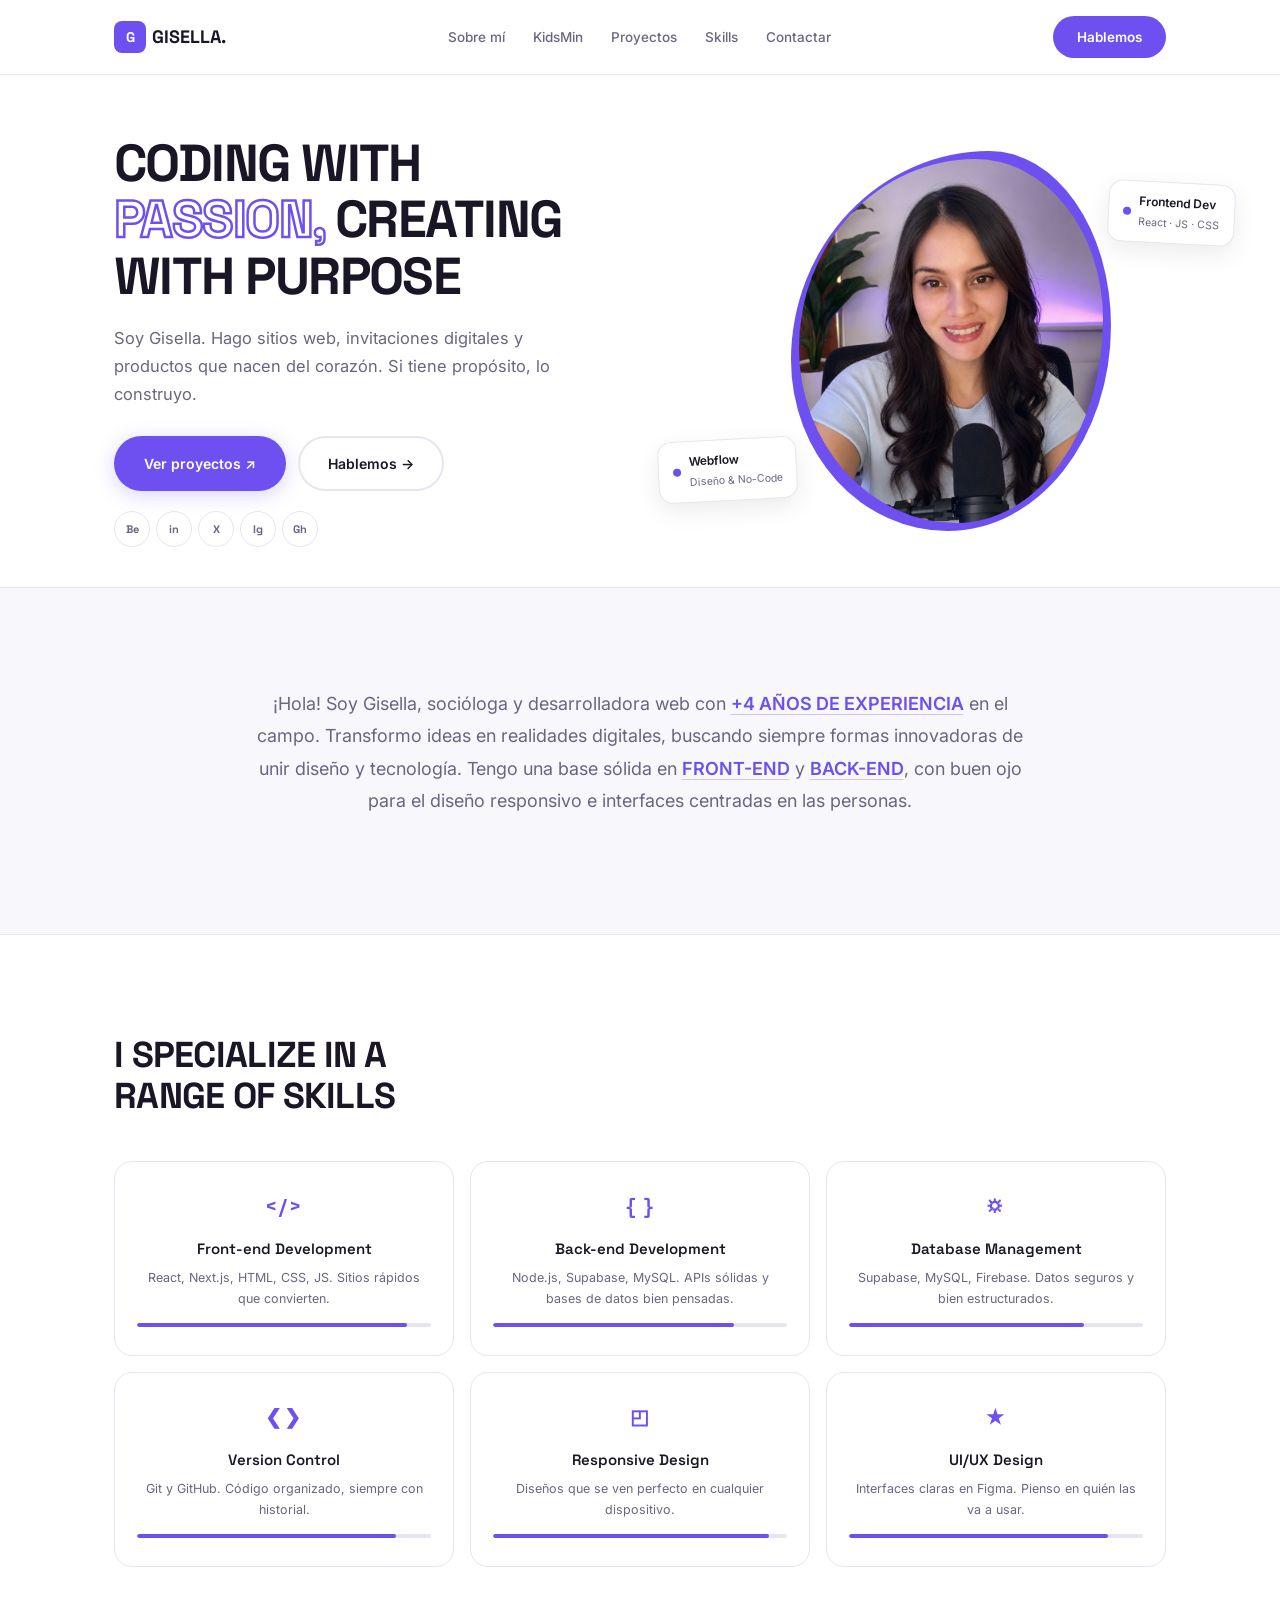
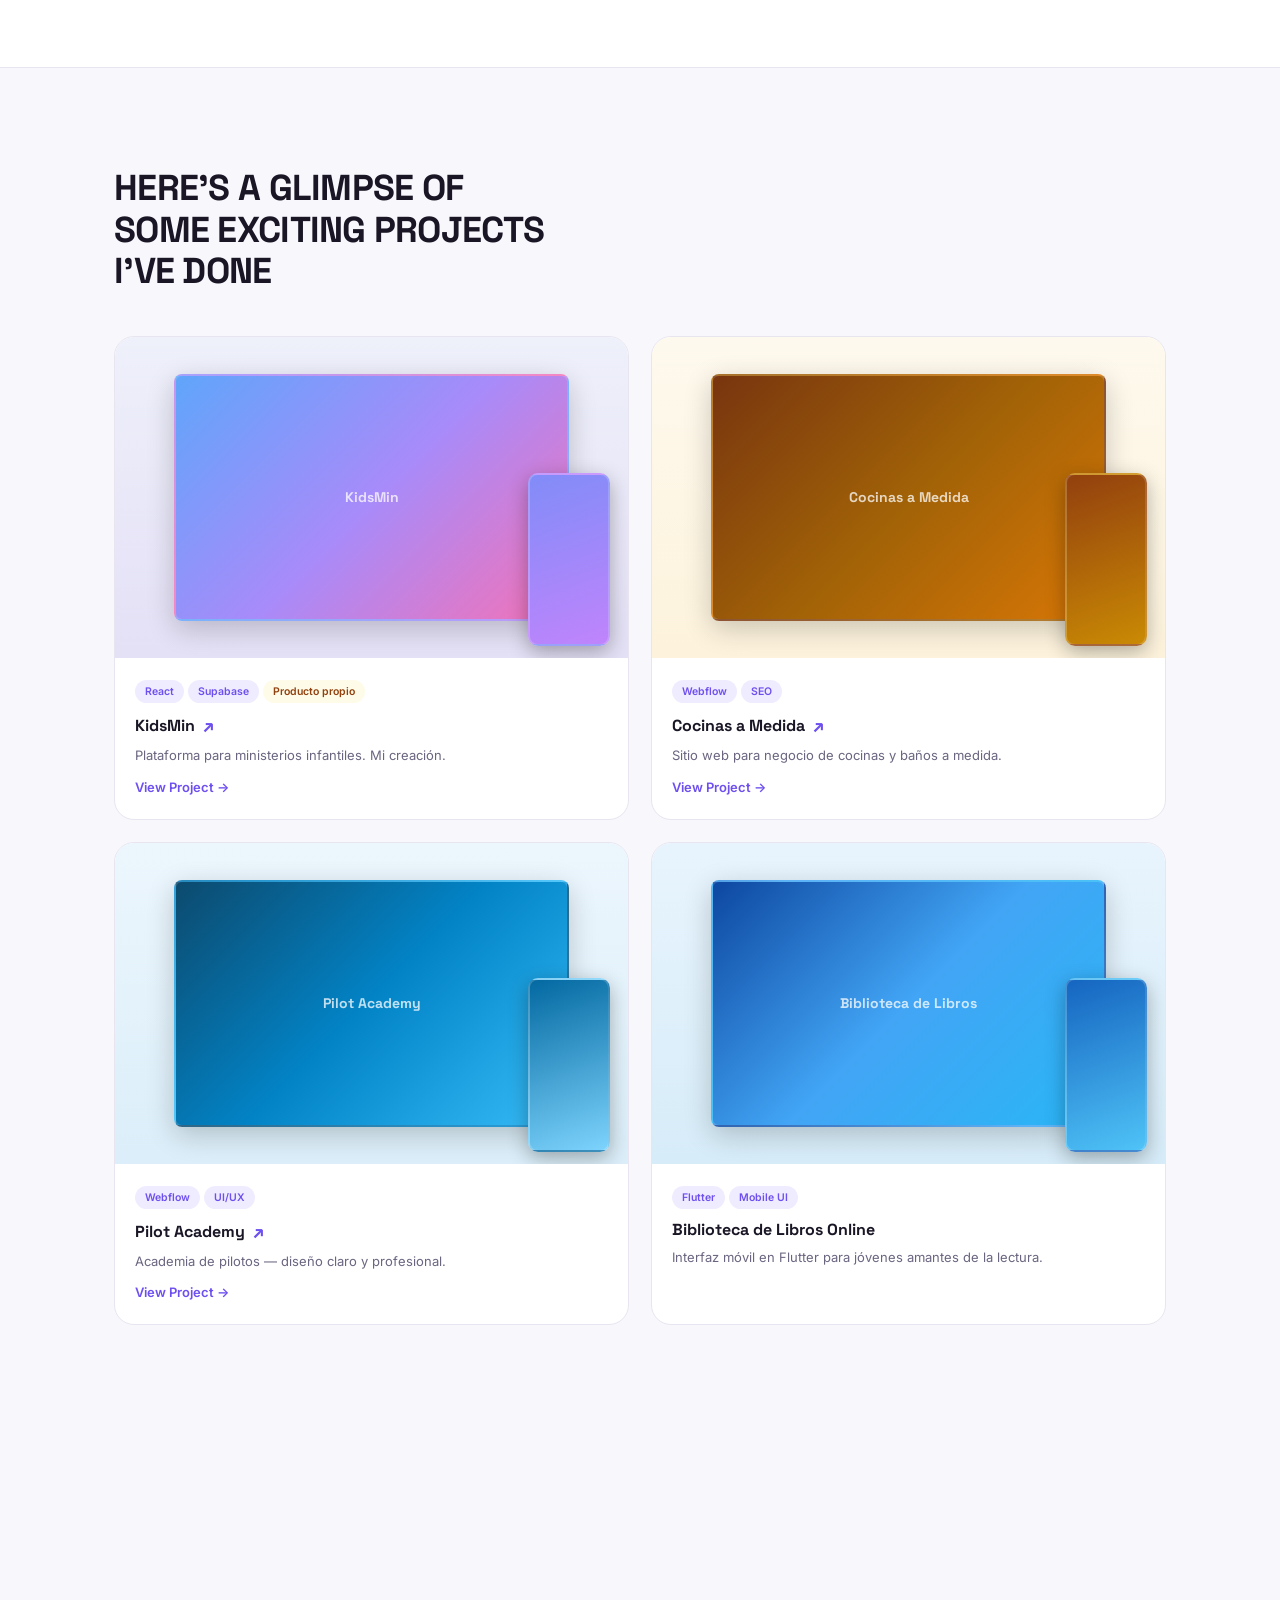
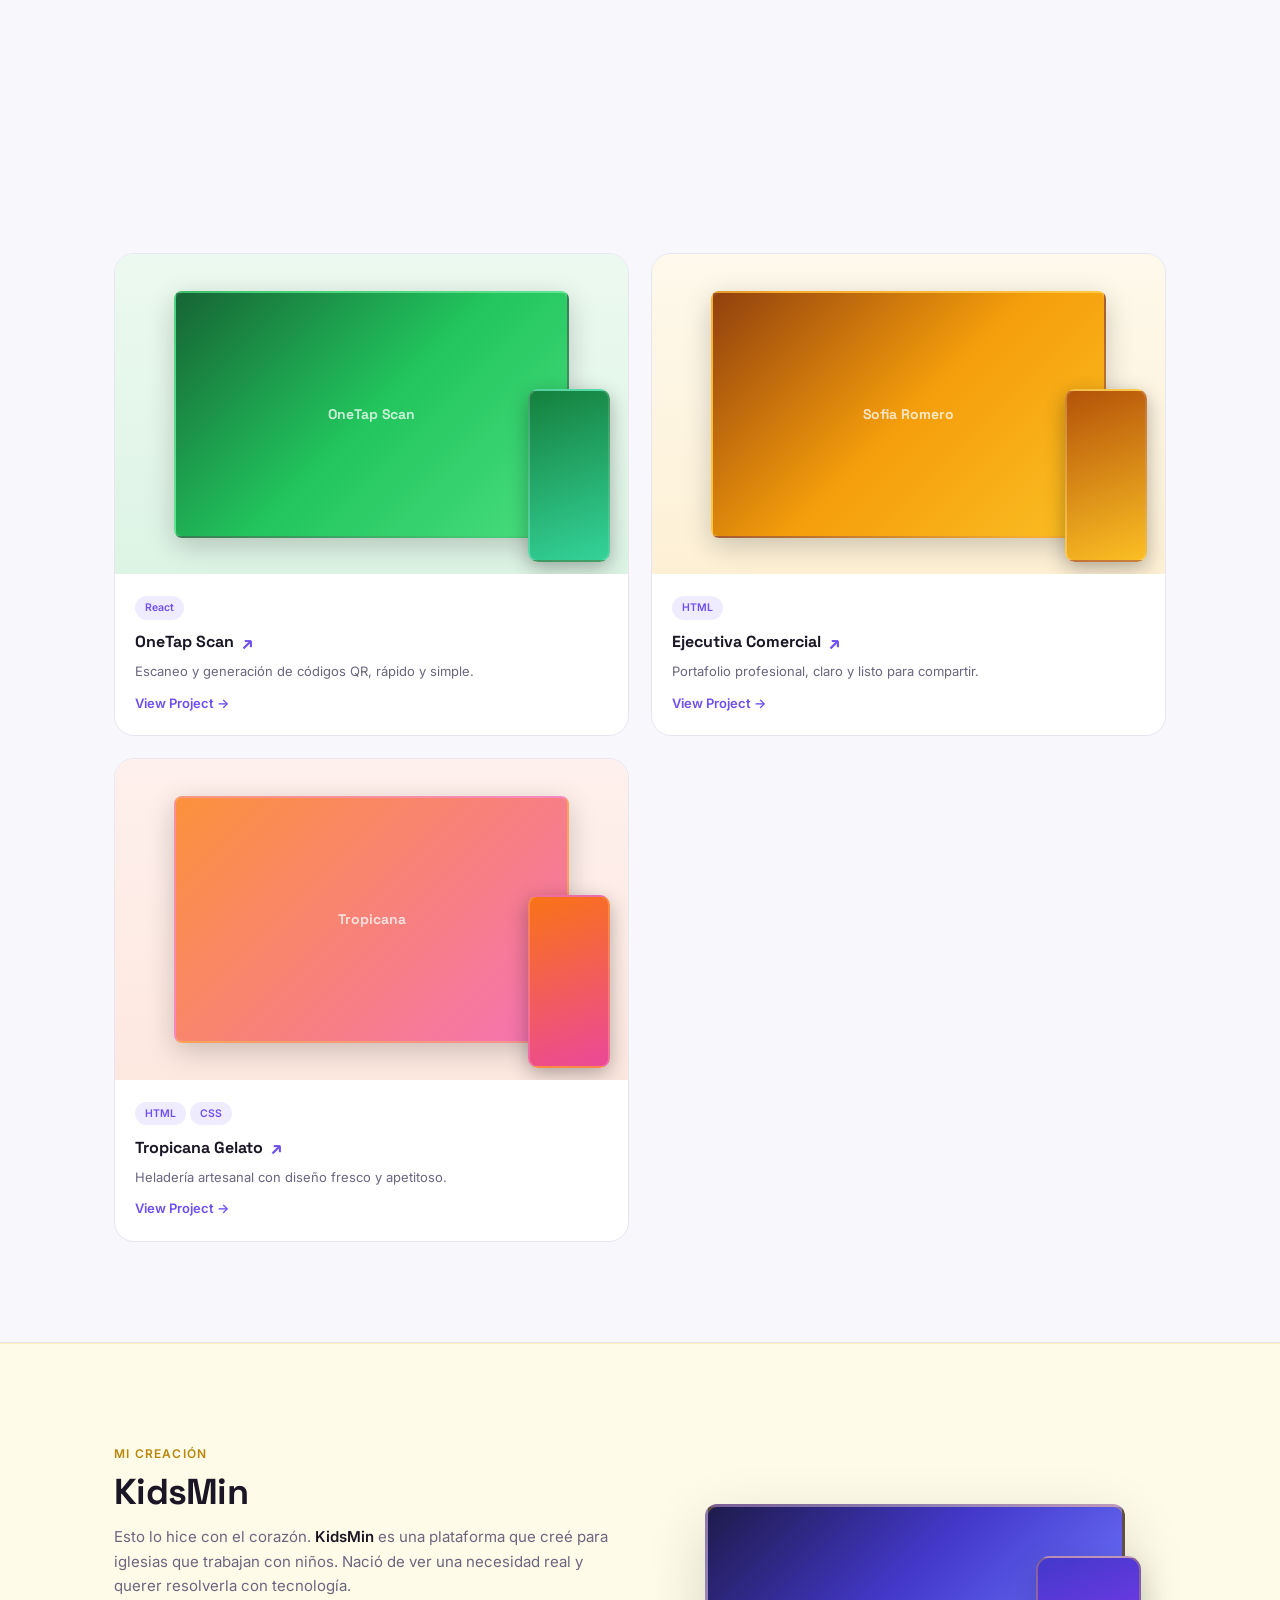
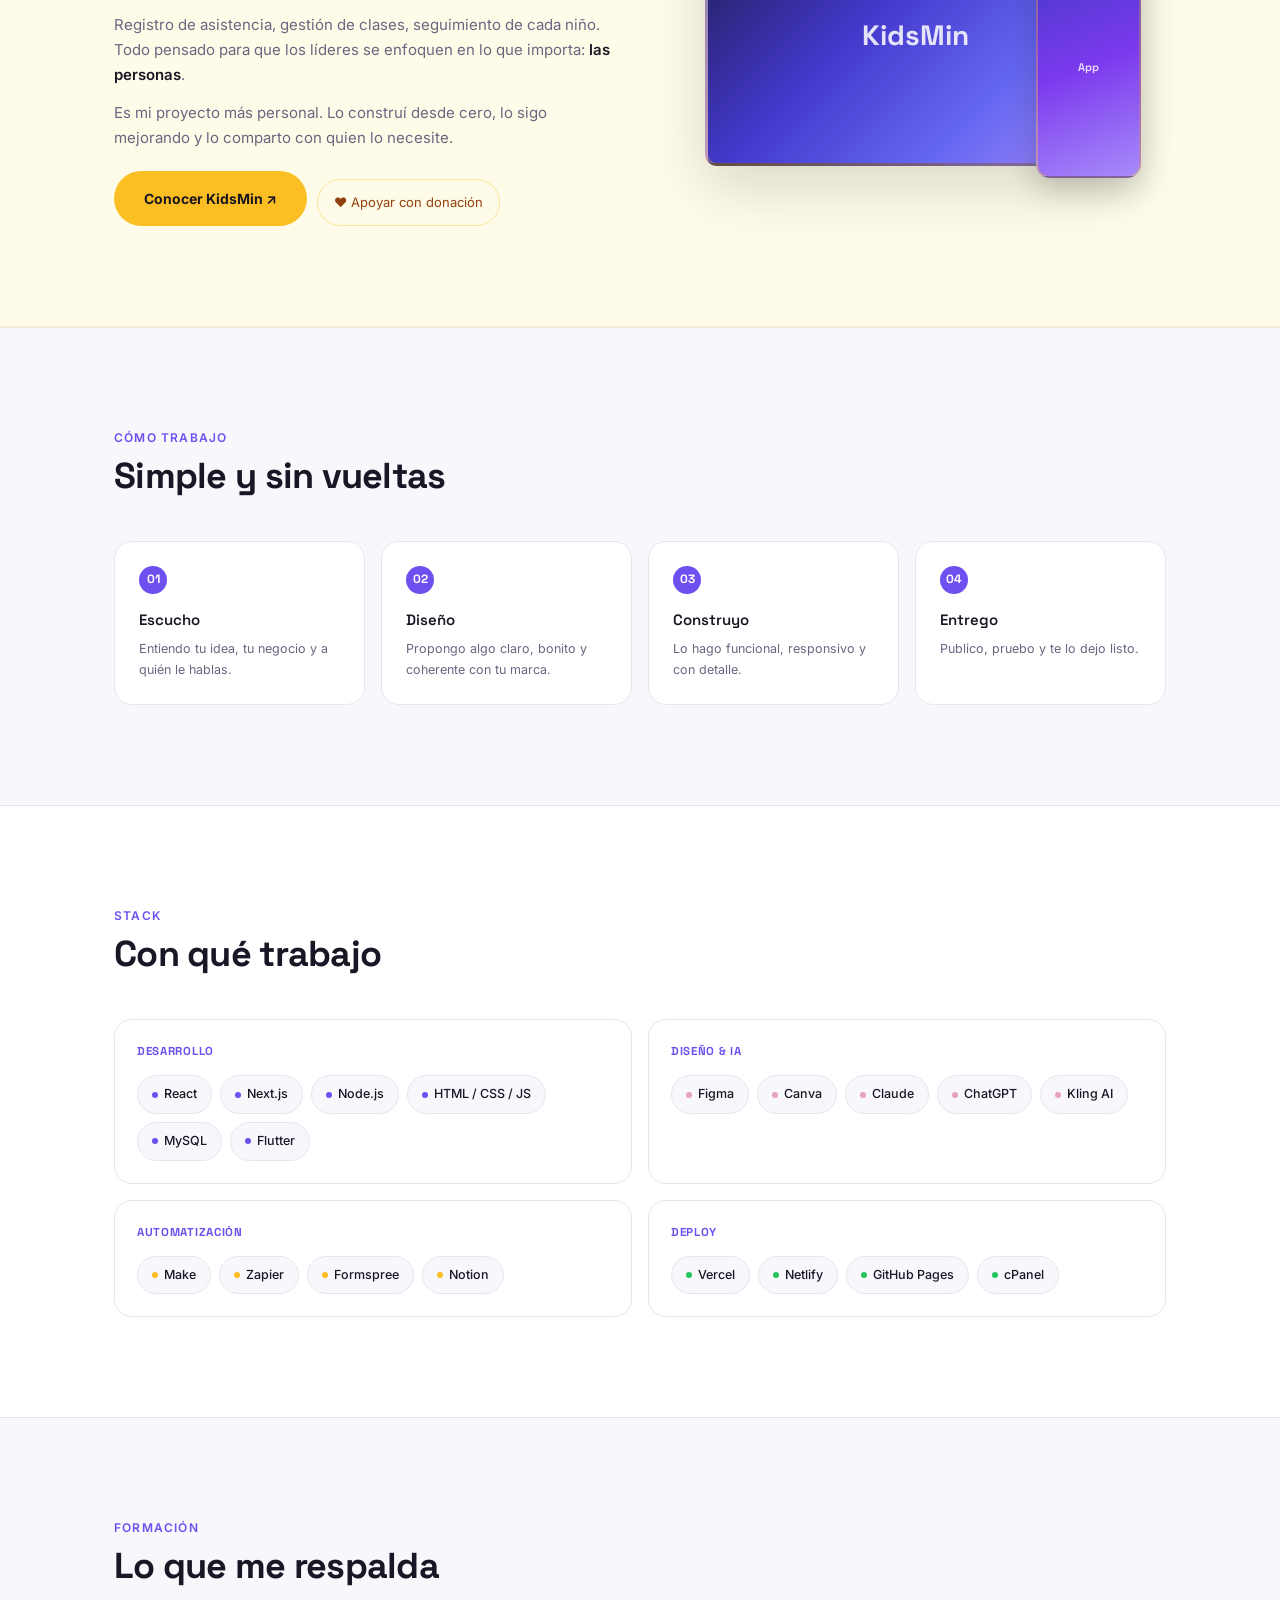
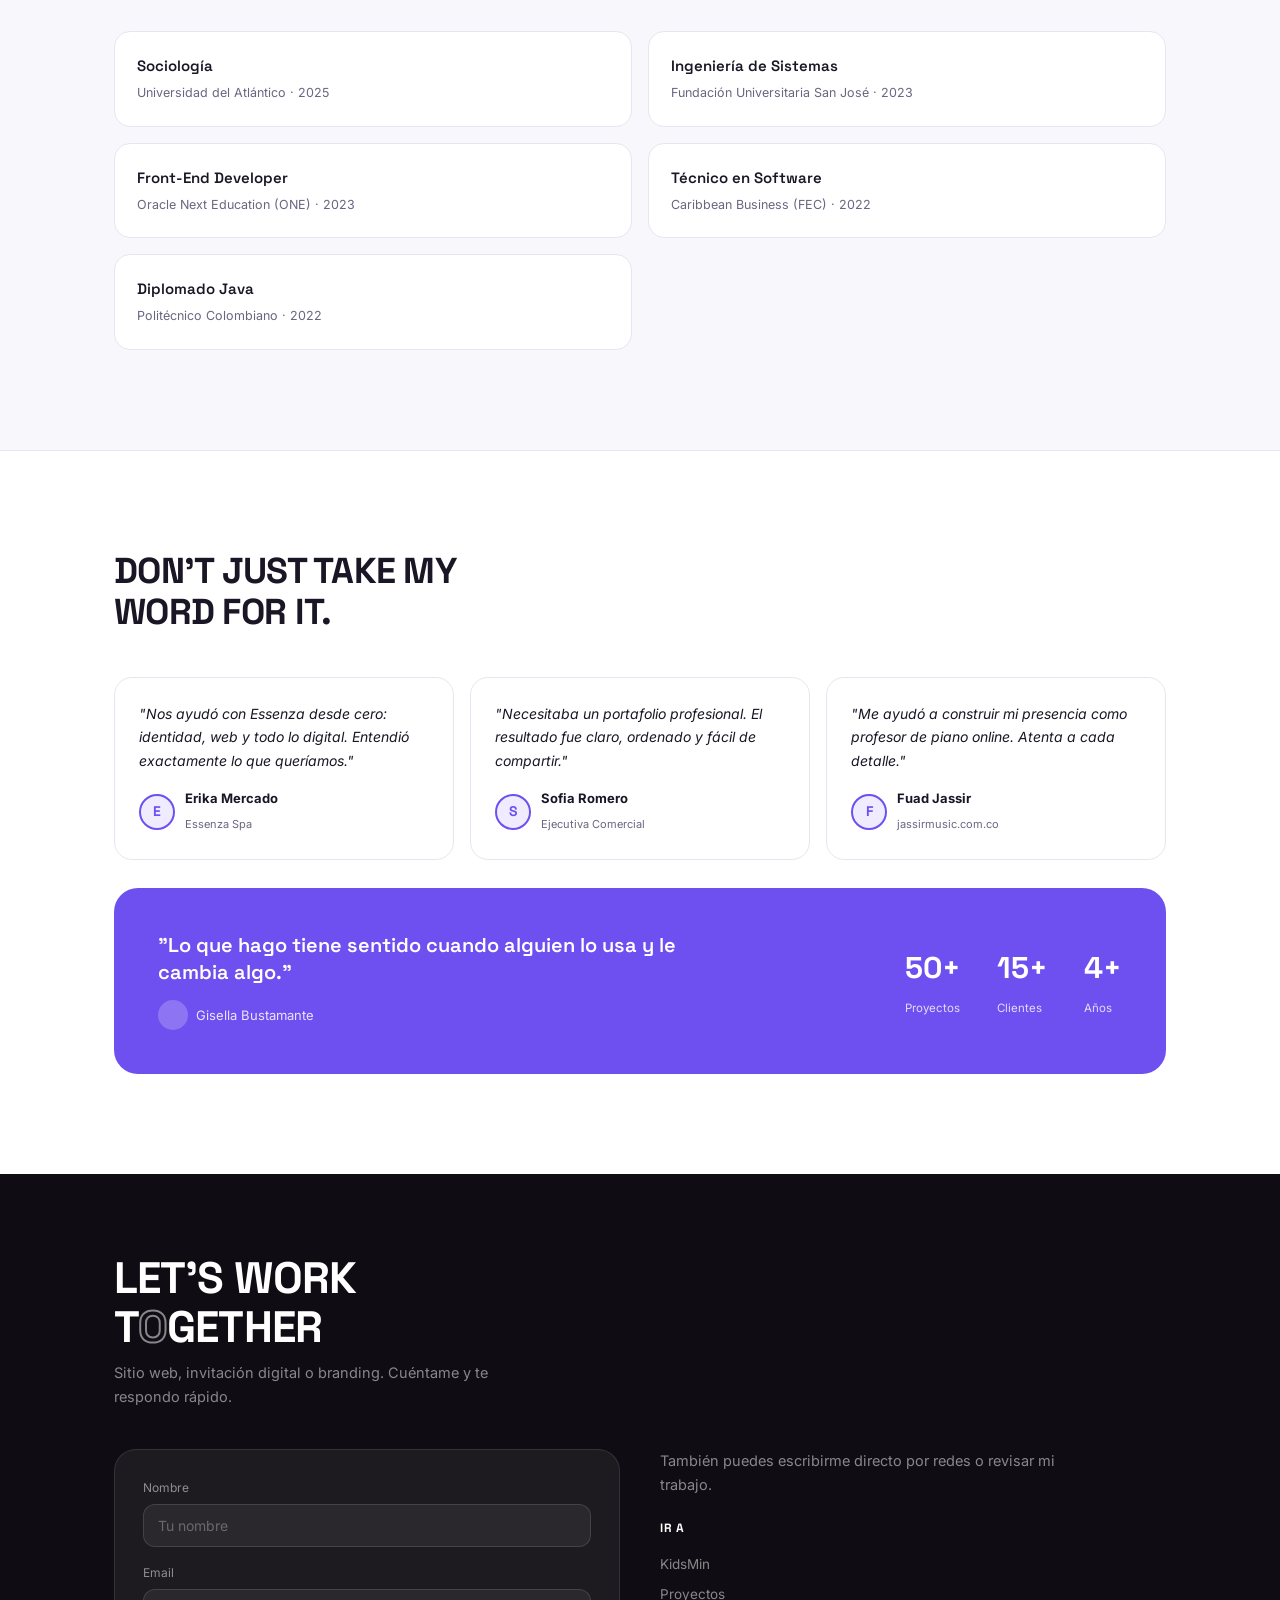
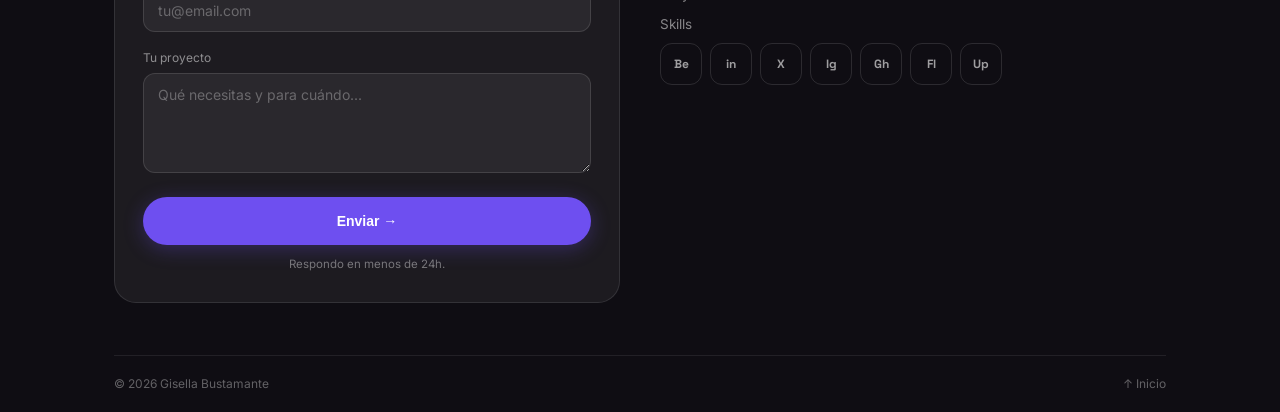
==== commit dbf2a675: "Remove Dear Guest, add 3 new projects, fix all tildes/ñ - Remove Dear Guest section, card, CSS, and " ====
--- a/index.html
+++ b/index.html
@@ -4,9 +4,9 @@
 <meta charset="UTF-8">
 <meta name="viewport" content="width=device-width, initial-scale=1.0">
 <title>Gisella Bustamante — Desarrolladora & Creadora</title>
-<meta name="description" content="Creo sitios web, invitaciones digitales con Dear Guest y soy creadora de KidsMin. Codigo y alma en cada proyecto.">
-<meta property="og:title" content="Gisella Bustamante — Codigo, diseno y alma">
-<meta property="og:description" content="Desarrollo web, invitaciones digitales y productos con proposito.">
+<meta name="description" content="Creo sitios web y soy creadora de KidsMin. Código y alma en cada proyecto.">
+<meta property="og:title" content="Gisella Bustamante — Código, diseño y alma">
+<meta property="og:description" content="Desarrollo web, invitaciones digitales y productos con propósito.">
 <meta property="og:image" content="https://gvbustamante.github.io/portafolio/img/foto%20perfil.png">
 <meta property="og:type" content="website">
 <link rel="preconnect" href="https://fonts.googleapis.com">
@@ -163,9 +163,15 @@
 .mock-tropicana .mock-laptop{background:linear-gradient(135deg,#fb923c,#f472b6);}
 .mock-tropicana .mock-phone{background:linear-gradient(160deg,#f97316,#ec4899);}
 .mock-tropicana{background:linear-gradient(180deg,#fef0ec,#fde8e0);}
-.mock-dearguest .mock-laptop{background:linear-gradient(135deg,#e8a0bf,#b07cc2,#6e4ff0);}
-.mock-dearguest .mock-phone{background:linear-gradient(160deg,#d88fae,#9b6bb5);}
-.mock-dearguest{background:linear-gradient(180deg,#f8eef4,#f0e4ee);}
+.mock-cocina .mock-laptop{background:linear-gradient(135deg,#78350f,#a16207,#d97706);}
+.mock-cocina .mock-phone{background:linear-gradient(160deg,#92400e,#ca8a04);}
+.mock-cocina{background:linear-gradient(180deg,#fef9ee,#fdf3dc);}
+.mock-pilot .mock-laptop{background:linear-gradient(135deg,#0c4a6e,#0284c7,#38bdf8);}
+.mock-pilot .mock-phone{background:linear-gradient(160deg,#0369a1,#7dd3fc);}
+.mock-pilot{background:linear-gradient(180deg,#ecf6fd,#dbeef9);}
+.mock-flutter .mock-laptop{background:linear-gradient(135deg,#0d47a1,#42a5f5,#29b6f6);}
+.mock-flutter .mock-phone{background:linear-gradient(160deg,#1565c0,#4fc3f7);}
+.mock-flutter{background:linear-gradient(180deg,#e8f4fd,#d6ecf8);}
 .mock-kidsmin .mock-laptop{background:linear-gradient(135deg,#60a5fa,#a78bfa,#f472b6);}
 .mock-kidsmin .mock-phone{background:linear-gradient(160deg,#818cf8,#c084fc);}
 .mock-kidsmin{background:linear-gradient(180deg,#eef0fa,#e4e0f6);}
@@ -196,20 +202,6 @@
 .km-phone-label{font-family:'Space Grotesk';font-weight:700;font-size:11px;color:rgba(255,255,255,.8);}
 .km-donate{display:inline-flex;align-items:center;gap:6px;margin-top:8px;font-size:13px;color:#92400e;border:1px solid rgba(251,191,36,.4);padding:8px 16px;border-radius:100px;transition:.2s;}
 .km-donate:hover{background:rgba(251,191,36,.15);transform:translateY(-2px);}
-
-/* Dear Guest */
-.dg-section{background:var(--rose-light);border-top:1px solid rgba(232,160,191,.2);border-bottom:1px solid rgba(232,160,191,.2);position:relative;overflow:hidden;}
-.dg-grid{display:grid;grid-template-columns:1fr 1fr;gap:48px;align-items:center;}
-@media(max-width:820px){.dg-grid{grid-template-columns:1fr;}}
-.dg-text p{color:var(--text-secondary);font-size:15px;margin-bottom:14px;}
-.dg-text p b{color:var(--text);font-weight:600;}
-.dg-features{display:grid;grid-template-columns:1fr 1fr;gap:12px;}
-@media(max-width:480px){.dg-features{grid-template-columns:1fr;}}
-.dg-feat{background:rgba(255,255,255,.7);border:1px solid rgba(232,160,191,.2);border-radius:16px;padding:20px;transition:transform .25s,border-color .25s;}
-.dg-feat:hover{transform:translateY(-3px);border-color:var(--rose);}
-.dg-feat-icon{font-size:22px;margin-bottom:8px;display:block;}
-.dg-feat h4{font-size:14px;font-weight:600;margin-bottom:3px;}
-.dg-feat p{font-size:12px;color:var(--text-secondary);margin:0;}
 
 /* tools */
 .tools-section{background:var(--bg);}
@@ -308,20 +300,18 @@
   <nav>
     <a href="#hero" class="logo"><span class="logo-icon">G</span> GISELLA.</a>
     <div class="nav-links">
-      <a href="#about">Sobre mi</a>
+      <a href="#about">Sobre mí</a>
       <a href="#kidsmin">KidsMin</a>
-      <a href="#dear-guest">Dear Guest</a>
       <a href="#works">Proyectos</a>
       <a href="#skills">Skills</a>
       <a href="#contact">Contactar</a>
     </div>
     <a href="#contact" class="nav-cta">Hablemos</a>
-    <button class="burger" id="burgerBtn" aria-label="Abrir menu" aria-expanded="false">&#9776;</button>
+    <button class="burger" id="burgerBtn" aria-label="Abrir menú" aria-expanded="false">&#9776;</button>
   </nav>
   <div class="mobile-menu" id="mobileMenu">
-    <a href="#about">Sobre mi</a>
+    <a href="#about">Sobre mí</a>
     <a href="#kidsmin">KidsMin</a>
-    <a href="#dear-guest">Dear Guest</a>
     <a href="#works">Proyectos</a>
     <a href="#skills">Skills</a>
     <a href="#tools">Herramientas</a>
@@ -334,7 +324,7 @@
   <div class="wrap hero-grid">
     <div class="reveal show">
       <h1>CODING WITH<br><span class="outline">PASSION,</span> CREATING<br>WITH PURPOSE</h1>
-      <p class="hero-sub">Soy Gisella. Hago sitios web, invitaciones digitales y productos que nacen del corazon. Si tiene proposito, lo construyo.</p>
+      <p class="hero-sub">Soy Gisella. Hago sitios web, invitaciones digitales y productos que nacen del corazón. Si tiene propósito, lo construyo.</p>
       <div class="btn-row">
         <a href="#works" class="btn btn-primary">Ver proyectos &#8599;</a>
         <a href="#contact" class="btn btn-outline">Hablemos &rarr;</a>
@@ -356,8 +346,8 @@
         <div><strong>Frontend Dev</strong><span>React &middot; JS &middot; CSS</span></div>
       </div>
       <div class="float-badge badge-2">
-        <div class="ic" style="background:var(--rose)"></div>
-        <div><strong>Dear Guest</strong><span>Invitaciones Digitales</span></div>
+        <div class="ic" style="background:var(--purple)"></div>
+        <div><strong>Webflow</strong><span>Diseño & No-Code</span></div>
       </div>
     </div>
   </div>
@@ -367,7 +357,7 @@
 <section id="about" class="about-section">
   <div class="wrap">
     <div class="about-text reveal">
-      <p>Hola! Soy Gisella, socióloga y desarrolladora web con <span class="highlight">+4 AÑOS DE EXPERIENCIA</span> en el campo. Transformo ideas en realidades digitales, buscando siempre formas innovadoras de unir diseño y tecnología. Tengo una base solida en <span class="highlight">FRONT-END</span> y <span class="highlight">BACK-END</span>, con buen ojo para el diseño responsivo e interfaces centradas en las personas.</p>
+      <p>¡Hola! Soy Gisella, socióloga y desarrolladora web con <span class="highlight">+4 AÑOS DE EXPERIENCIA</span> en el campo. Transformo ideas en realidades digitales, buscando siempre formas innovadoras de unir diseño y tecnología. Tengo una base sólida en <span class="highlight">FRONT-END</span> y <span class="highlight">BACK-END</span>, con buen ojo para el diseño responsivo e interfaces centradas en las personas.</p>
     </div>
   </div>
 </section>
@@ -382,13 +372,13 @@
       <div class="skill-card reveal">
         <div class="skill-icons">&lt;/&gt;</div>
         <h4>Front-end Development</h4>
-        <p>React, Next.js, HTML, CSS, JS. Sitios rapidos que convierten.</p>
+        <p>React, Next.js, HTML, CSS, JS. Sitios rápidos que convierten.</p>
         <div class="skill-bar"><div class="skill-fill" style="width:92%"></div></div>
       </div>
       <div class="skill-card reveal">
         <div class="skill-icons">{&nbsp;}</div>
         <h4>Back-end Development</h4>
-        <p>Node.js, Supabase, MySQL. APIs solidas y bases de datos bien pensadas.</p>
+        <p>Node.js, Supabase, MySQL. APIs sólidas y bases de datos bien pensadas.</p>
         <div class="skill-bar"><div class="skill-fill" style="width:82%"></div></div>
       </div>
       <div class="skill-card reveal">
@@ -400,19 +390,19 @@
       <div class="skill-card reveal">
         <div class="skill-icons">&#10094;&#10095;</div>
         <h4>Version Control</h4>
-        <p>Git y GitHub. Codigo organizado, siempre con historial.</p>
+        <p>Git y GitHub. Código organizado, siempre con historial.</p>
         <div class="skill-bar"><div class="skill-fill" style="width:88%"></div></div>
       </div>
       <div class="skill-card reveal">
         <div class="skill-icons">&#9712;</div>
         <h4>Responsive Design</h4>
-        <p>Disenos que se ven perfecto en cualquier dispositivo.</p>
+        <p>Diseños que se ven perfecto en cualquier dispositivo.</p>
         <div class="skill-bar"><div class="skill-fill" style="width:94%"></div></div>
       </div>
       <div class="skill-card reveal">
         <div class="skill-icons">&#9733;</div>
         <h4>UI/UX Design</h4>
-        <p>Interfaces claras en Figma. Pienso en quien las va a usar.</p>
+        <p>Interfaces claras en Figma. Pienso en quién las va a usar.</p>
         <div class="skill-bar"><div class="skill-fill" style="width:88%"></div></div>
       </div>
     </div>
@@ -435,21 +425,46 @@
         <div class="proj-body">
           <span class="proj-tag">React</span><span class="proj-tag">Supabase</span><span class="proj-tag" style="background:var(--warm-light);color:#92400e;">Producto propio</span>
           <h3>KidsMin <a href="https://iglesiasharat.vercel.app/#/bienvenida" target="_blank">&#8599;</a></h3>
-          <p>Plataforma para ministerios infantiles. Mi creacion.</p>
+          <p>Plataforma para ministerios infantiles. Mi creación.</p>
           <a href="https://iglesiasharat.vercel.app/#/bienvenida" target="_blank" class="view-link">View Project &#8594;</a>
         </div>
       </div>
 
       <div class="proj-card reveal">
-        <div class="mockup-wrap mock-dearguest">
-          <div class="mock-laptop"><span class="mock-label">Dear Guest</span></div>
-          <div class="mock-phone"></div>
-        </div>
-        <div class="proj-body">
-          <span class="proj-tag">React</span><span class="proj-tag">Supabase</span><span class="proj-tag" style="background:var(--rose-light);color:#9d174d;">Producto propio</span>
-          <h3>Dear Guest <a href="https://dear-guest.netlify.app/" target="_blank">&#8599;</a></h3>
-          <p>Invitaciones digitales con alma.</p>
-          <a href="https://dear-guest.netlify.app/" target="_blank" class="view-link">View Project &#8594;</a>
+        <div class="mockup-wrap mock-cocina">
+          <div class="mock-laptop"><span class="mock-label">Cocinas a Medida</span></div>
+          <div class="mock-phone"></div>
+        </div>
+        <div class="proj-body">
+          <span class="proj-tag">Webflow</span><span class="proj-tag">SEO</span>
+          <h3>Cocinas a Medida <a href="https://paloma-project-ii.webflow.io/" target="_blank">&#8599;</a></h3>
+          <p>Sitio web para negocio de cocinas y baños a medida.</p>
+          <a href="https://paloma-project-ii.webflow.io/" target="_blank" class="view-link">View Project &#8594;</a>
+        </div>
+      </div>
+
+      <div class="proj-card reveal">
+        <div class="mockup-wrap mock-pilot">
+          <div class="mock-laptop"><span class="mock-label">Pilot Academy</span></div>
+          <div class="mock-phone"></div>
+        </div>
+        <div class="proj-body">
+          <span class="proj-tag">Webflow</span><span class="proj-tag">UI/UX</span>
+          <h3>Pilot Academy <a href="https://pilotsflaviationcenter.webflow.io/" target="_blank">&#8599;</a></h3>
+          <p>Academia de pilotos — diseño claro y profesional.</p>
+          <a href="https://pilotsflaviationcenter.webflow.io/" target="_blank" class="view-link">View Project &#8594;</a>
+        </div>
+      </div>
+
+      <div class="proj-card reveal">
+        <div class="mockup-wrap mock-flutter">
+          <div class="mock-laptop"><span class="mock-label">Biblioteca de Libros</span></div>
+          <div class="mock-phone"></div>
+        </div>
+        <div class="proj-body">
+          <span class="proj-tag">Flutter</span><span class="proj-tag">Mobile UI</span>
+          <h3>Biblioteca de Libros Online</h3>
+          <p>Interfaz móvil en Flutter para jóvenes amantes de la lectura.</p>
         </div>
       </div>
 
@@ -461,7 +476,7 @@
         <div class="proj-body">
           <span class="proj-tag">React</span><span class="proj-tag">Supabase</span>
           <h3>Essenza Spa <a href="https://essenza-psi.vercel.app/" target="_blank">&#8599;</a></h3>
-          <p>Sitio elegante para spa. Diseno y desarrollo completo.</p>
+          <p>Sitio elegante para spa. Diseño y desarrollo completo.</p>
           <a href="https://essenza-psi.vercel.app/" target="_blank" class="view-link">View Project &#8594;</a>
         </div>
       </div>
@@ -487,7 +502,7 @@
         <div class="proj-body">
           <span class="proj-tag">React</span>
           <h3>OneTap Scan <a href="https://onetap-scan.netlify.app/" target="_blank">&#8599;</a></h3>
-          <p>Escaneo y generacion de codigos QR, rapido y simple.</p>
+          <p>Escaneo y generación de códigos QR, rápido y simple.</p>
           <a href="https://onetap-scan.netlify.app/" target="_blank" class="view-link">View Project &#8594;</a>
         </div>
       </div>
@@ -513,7 +528,7 @@
         <div class="proj-body">
           <span class="proj-tag">HTML</span><span class="proj-tag">CSS</span>
           <h3>Tropicana Gelato <a href="https://tropicana-gelato-cafe.netlify.app/" target="_blank">&#8599;</a></h3>
-          <p>Heladeria artesanal con diseno fresco y apetitoso.</p>
+          <p>Heladería artesanal con diseño fresco y apetitoso.</p>
           <a href="https://tropicana-gelato-cafe.netlify.app/" target="_blank" class="view-link">View Project &#8594;</a>
         </div>
       </div>
@@ -527,14 +542,14 @@
   <div class="wrap">
     <div class="km-grid">
       <div class="km-text reveal">
-        <div class="eyebrow eyebrow-warm">Mi creacion</div>
+        <div class="eyebrow eyebrow-warm">Mi creación</div>
         <h2 class="sec-title-xl">KidsMin</h2>
-        <p>Esto lo hice con el corazon. <b>KidsMin</b> es una plataforma que cree para iglesias que trabajan con ninos. Nacio de ver una necesidad real y querer resolverla con tecnologia.</p>
-        <p>Registro de asistencia, gestion de clases, seguimiento de cada nino. Todo pensado para que los lideres se enfoquen en lo que importa: <b>las personas</b>.</p>
-        <p>Es mi proyecto mas personal. Lo construi desde cero, lo sigo mejorando y lo comparto con quien lo necesite.</p>
+        <p>Esto lo hice con el corazón. <b>KidsMin</b> es una plataforma que creé para iglesias que trabajan con niños. Nació de ver una necesidad real y querer resolverla con tecnología.</p>
+        <p>Registro de asistencia, gestión de clases, seguimiento de cada niño. Todo pensado para que los líderes se enfoquen en lo que importa: <b>las personas</b>.</p>
+        <p>Es mi proyecto más personal. Lo construí desde cero, lo sigo mejorando y lo comparto con quien lo necesite.</p>
         <div style="display:flex;gap:10px;flex-wrap:wrap;margin-top:20px;">
           <a href="https://iglesiasharat.vercel.app/#/bienvenida" target="_blank" class="btn btn-warm">Conocer KidsMin &#8599;</a>
-          <a href="#contact" class="km-donate">&#9829; Apoyar con donacion</a>
+          <a href="#contact" class="km-donate">&#9829; Apoyar con donación</a>
         </div>
       </div>
       <div class="km-visual reveal">
@@ -547,42 +562,17 @@
   </div>
 </section>
 
-<!-- DEAR GUEST -->
-<section id="dear-guest" class="dg-section">
-  <div class="wrap">
-    <div class="dg-grid">
-      <div class="dg-text reveal">
-        <div class="eyebrow eyebrow-rose">Dear Guest</div>
-        <h2 class="sec-title-xl">Invitaciones que emocionan</h2>
-        <p>Cada celebracion merece una primera impresion bonita. Con <b>Dear Guest</b> diseno invitaciones digitales para bodas, cumpleanos, baby showers y todo evento que merezca ser anunciado con cuidado.</p>
-        <p>No son plantillas. Cada diseno nace de tu historia y tu estilo. La invitacion es la puerta de entrada a tu evento, y esa puerta tiene que ser <b>inolvidable</b>.</p>
-        <div style="margin-top:20px;display:flex;gap:10px;flex-wrap:wrap;">
-          <a href="https://dear-guest.netlify.app/" target="_blank" class="btn btn-rose">Ver Dear Guest &#8599;</a>
-          <a href="#contact" class="btn btn-outline" style="border-color:rgba(232,160,191,.3);color:var(--text);">Pide la tuya &rarr;</a>
-        </div>
-      </div>
-      <div class="reveal">
-        <div class="dg-features">
-          <div class="dg-feat"><span class="dg-feat-icon">&#9998;</span><h4>A tu medida</h4><p>Tu estilo, tus colores, tu historia.</p></div>
-          <div class="dg-feat"><span class="dg-feat-icon">&#10024;</span><h4>Animadas</h4><p>Detalles que hacen magia.</p></div>
-          <div class="dg-feat"><span class="dg-feat-icon">&#128241;</span><h4>100% digital</h4><p>WhatsApp, redes o email.</p></div>
-          <div class="dg-feat"><span class="dg-feat-icon">&#128149;</span><h4>Con alma</h4><p>Cada detalle pensado para emocionar.</p></div>
-        </div>
-      </div>
-    </div>
-  </div>
-</section>
 
 <!-- PROCESO -->
 <section id="process" class="process-section">
   <div class="wrap">
     <div class="sec-head reveal">
-      <div class="eyebrow eyebrow-purple">Como trabajo</div>
+      <div class="eyebrow eyebrow-purple">Cómo trabajo</div>
       <h2 class="sec-title-xl">Simple y sin vueltas</h2>
     </div>
     <div class="process-row">
-      <div class="proc-card reveal"><div class="proc-num">01</div><h4>Escucho</h4><p>Entiendo tu idea, tu negocio y a quien le hablas.</p></div>
-      <div class="proc-card reveal"><div class="proc-num">02</div><h4>Diseno</h4><p>Propongo algo claro, bonito y coherente con tu marca.</p></div>
+      <div class="proc-card reveal"><div class="proc-num">01</div><h4>Escucho</h4><p>Entiendo tu idea, tu negocio y a quién le hablas.</p></div>
+      <div class="proc-card reveal"><div class="proc-num">02</div><h4>Diseño</h4><p>Propongo algo claro, bonito y coherente con tu marca.</p></div>
       <div class="proc-card reveal"><div class="proc-num">03</div><h4>Construyo</h4><p>Lo hago funcional, responsivo y con detalle.</p></div>
       <div class="proc-card reveal"><div class="proc-num">04</div><h4>Entrego</h4><p>Publico, pruebo y te lo dejo listo.</p></div>
     </div>
@@ -594,7 +584,7 @@
   <div class="wrap">
     <div class="sec-head reveal">
       <div class="eyebrow eyebrow-purple">Stack</div>
-      <h2 class="sec-title-xl">Con que trabajo</h2>
+      <h2 class="sec-title-xl">Con qué trabajo</h2>
     </div>
     <div class="tools-wrap">
       <div class="tool-card reveal">
@@ -609,7 +599,7 @@
         </div>
       </div>
       <div class="tool-card reveal">
-        <h5>Diseno & IA</h5>
+        <h5>Diseño & IA</h5>
         <div class="tools-pills">
           <span class="tool-pill"><span class="td" style="background:var(--rose)"></span>Figma</span>
           <span class="tool-pill"><span class="td" style="background:var(--rose)"></span>Canva</span>
@@ -619,7 +609,7 @@
         </div>
       </div>
       <div class="tool-card reveal">
-        <h5>Automatizacion</h5>
+        <h5>Automatización</h5>
         <div class="tools-pills">
           <span class="tool-pill"><span class="td" style="background:var(--warm)"></span>Make</span>
           <span class="tool-pill"><span class="td" style="background:var(--warm)"></span>Zapier</span>
@@ -640,19 +630,19 @@
   </div>
 </section>
 
-<!-- FORMACION -->
+<!-- FORMACIÓN -->
 <section id="education" class="process-section">
   <div class="wrap">
     <div class="sec-head reveal">
-      <div class="eyebrow eyebrow-purple">Formacion</div>
+      <div class="eyebrow eyebrow-purple">Formación</div>
       <h2 class="sec-title-xl">Lo que me respalda</h2>
     </div>
     <div class="edu-grid">
-      <div class="edu-card reveal"><h4>Sociologia</h4><p>Universidad del Atlantico &middot; 2025</p></div>
-      <div class="edu-card reveal"><h4>Ingenieria de Sistemas</h4><p>Fundacion Universitaria San Jose &middot; 2023</p></div>
+      <div class="edu-card reveal"><h4>Sociología</h4><p>Universidad del Atlántico &middot; 2025</p></div>
+      <div class="edu-card reveal"><h4>Ingeniería de Sistemas</h4><p>Fundación Universitaria San José &middot; 2023</p></div>
       <div class="edu-card reveal"><h4>Front-End Developer</h4><p>Oracle Next Education (ONE) &middot; 2023</p></div>
-      <div class="edu-card reveal"><h4>Tecnico en Software</h4><p>Caribbean Business (FEC) &middot; 2022</p></div>
-      <div class="edu-card reveal"><h4>Diplomado Java</h4><p>Politecnico Colombiano &middot; 2022</p></div>
+      <div class="edu-card reveal"><h4>Técnico en Software</h4><p>Caribbean Business (FEC) &middot; 2022</p></div>
+      <div class="edu-card reveal"><h4>Diplomado Java</h4><p>Politécnico Colombiano &middot; 2022</p></div>
     </div>
   </div>
 </section>
@@ -665,15 +655,15 @@
     </div>
     <div class="testi-grid">
       <div class="testi-card reveal">
-        <p>"Nos ayudo con Essenza desde cero: identidad, web y todo lo digital. Entendio exactamente lo que queriamos."</p>
+        <p>"Nos ayudó con Essenza desde cero: identidad, web y todo lo digital. Entendió exactamente lo que queríamos."</p>
         <div class="testi-who"><div class="av">E</div><div><strong>Erika Mercado</strong><span>Essenza Spa</span></div></div>
       </div>
       <div class="testi-card reveal">
-        <p>"Necesitaba un portafolio profesional. El resultado fue claro, ordenado y facil de compartir."</p>
+        <p>"Necesitaba un portafolio profesional. El resultado fue claro, ordenado y fácil de compartir."</p>
         <div class="testi-who"><div class="av">S</div><div><strong>Sofia Romero</strong><span>Ejecutiva Comercial</span></div></div>
       </div>
       <div class="testi-card reveal">
-        <p>"Me ayudo a construir mi presencia como profesor de piano online. Atenta a cada detalle."</p>
+        <p>"Me ayudó a construir mi presencia como profesor de piano online. Atenta a cada detalle."</p>
         <div class="testi-who"><div class="av">F</div><div><strong>Fuad Jassir</strong><span>jassirmusic.com.co</span></div></div>
       </div>
     </div>
@@ -686,7 +676,7 @@
       <div class="stats-row">
         <div class="stat"><h3>50+</h3><span>Proyectos</span></div>
         <div class="stat"><h3>15+</h3><span>Clientes</span></div>
-        <div class="stat"><h3>4+</h3><span>Anos</span></div>
+        <div class="stat"><h3>4+</h3><span>Años</span></div>
       </div>
     </div>
   </div>
@@ -696,7 +686,7 @@
 <footer id="contact">
   <div class="wrap">
     <h2 class="cta-title reveal show">LET'S WORK<br>T<span class="outline">O</span>GETHER</h2>
-    <p style="color:rgba(255,255,255,.5);max-width:440px;font-size:14.5px;">Sitio web, invitacion digital o branding. Cuentame y te respondo rapido.</p>
+    <p style="color:rgba(255,255,255,.5);max-width:440px;font-size:14.5px;">Sitio web, invitación digital o branding. Cuéntame y te respondo rápido.</p>
 
     <div class="contact-grid">
       <form class="contact-form reveal" id="contactForm" action="https://formspree.io/f/xzdlyjaw" method="POST">
@@ -710,7 +700,7 @@
         </div>
         <div class="form-group">
           <label for="message">Tu proyecto</label>
-          <textarea id="message" name="message" placeholder="Que necesitas y para cuando..." required></textarea>
+          <textarea id="message" name="message" placeholder="Qué necesitas y para cuándo..." required></textarea>
         </div>
         <button type="submit" class="btn btn-primary form-submit">Enviar &rarr;</button>
         <p class="form-note">Respondo en menos de 24h.</p>
@@ -718,11 +708,10 @@
       </form>
 
       <div class="contact-side reveal">
-        <p>Tambien puedes escribirme directo por redes o revisar mi trabajo.</p>
+        <p>También puedes escribirme directo por redes o revisar mi trabajo.</p>
         <div class="foot-links">
           <h5>Ir a</h5>
           <a href="#kidsmin">KidsMin</a>
-          <a href="#dear-guest">Dear Guest</a>
           <a href="#works">Proyectos</a>
           <a href="#skills">Skills</a>
         </div>
@@ -767,9 +756,9 @@
   btn.disabled=true;btn.textContent='Enviando...';
   try{
     const res=await fetch(form.action,{method:'POST',body:new FormData(form),headers:{'Accept':'application/json'}});
-    if(res.ok){status.textContent='Enviado! Te respondo pronto.';status.className='form-status ok';form.reset();}
-    else{status.textContent='Error. Intenta de nuevo o escribeme por Instagram.';status.className='form-status err';}
-  }catch(err){status.textContent='Sin conexion. Intenta de nuevo.';status.className='form-status err';}
+    if(res.ok){status.textContent='¡Enviado! Te respondo pronto.';status.className='form-status ok';form.reset();}
+    else{status.textContent='Error. Intenta de nuevo o escríbeme por Instagram.';status.className='form-status err';}
+  }catch(err){status.textContent='Sin conexión. Intenta de nuevo.';status.className='form-status err';}
   btn.disabled=false;btn.textContent='Enviar →';
 });
 </script>
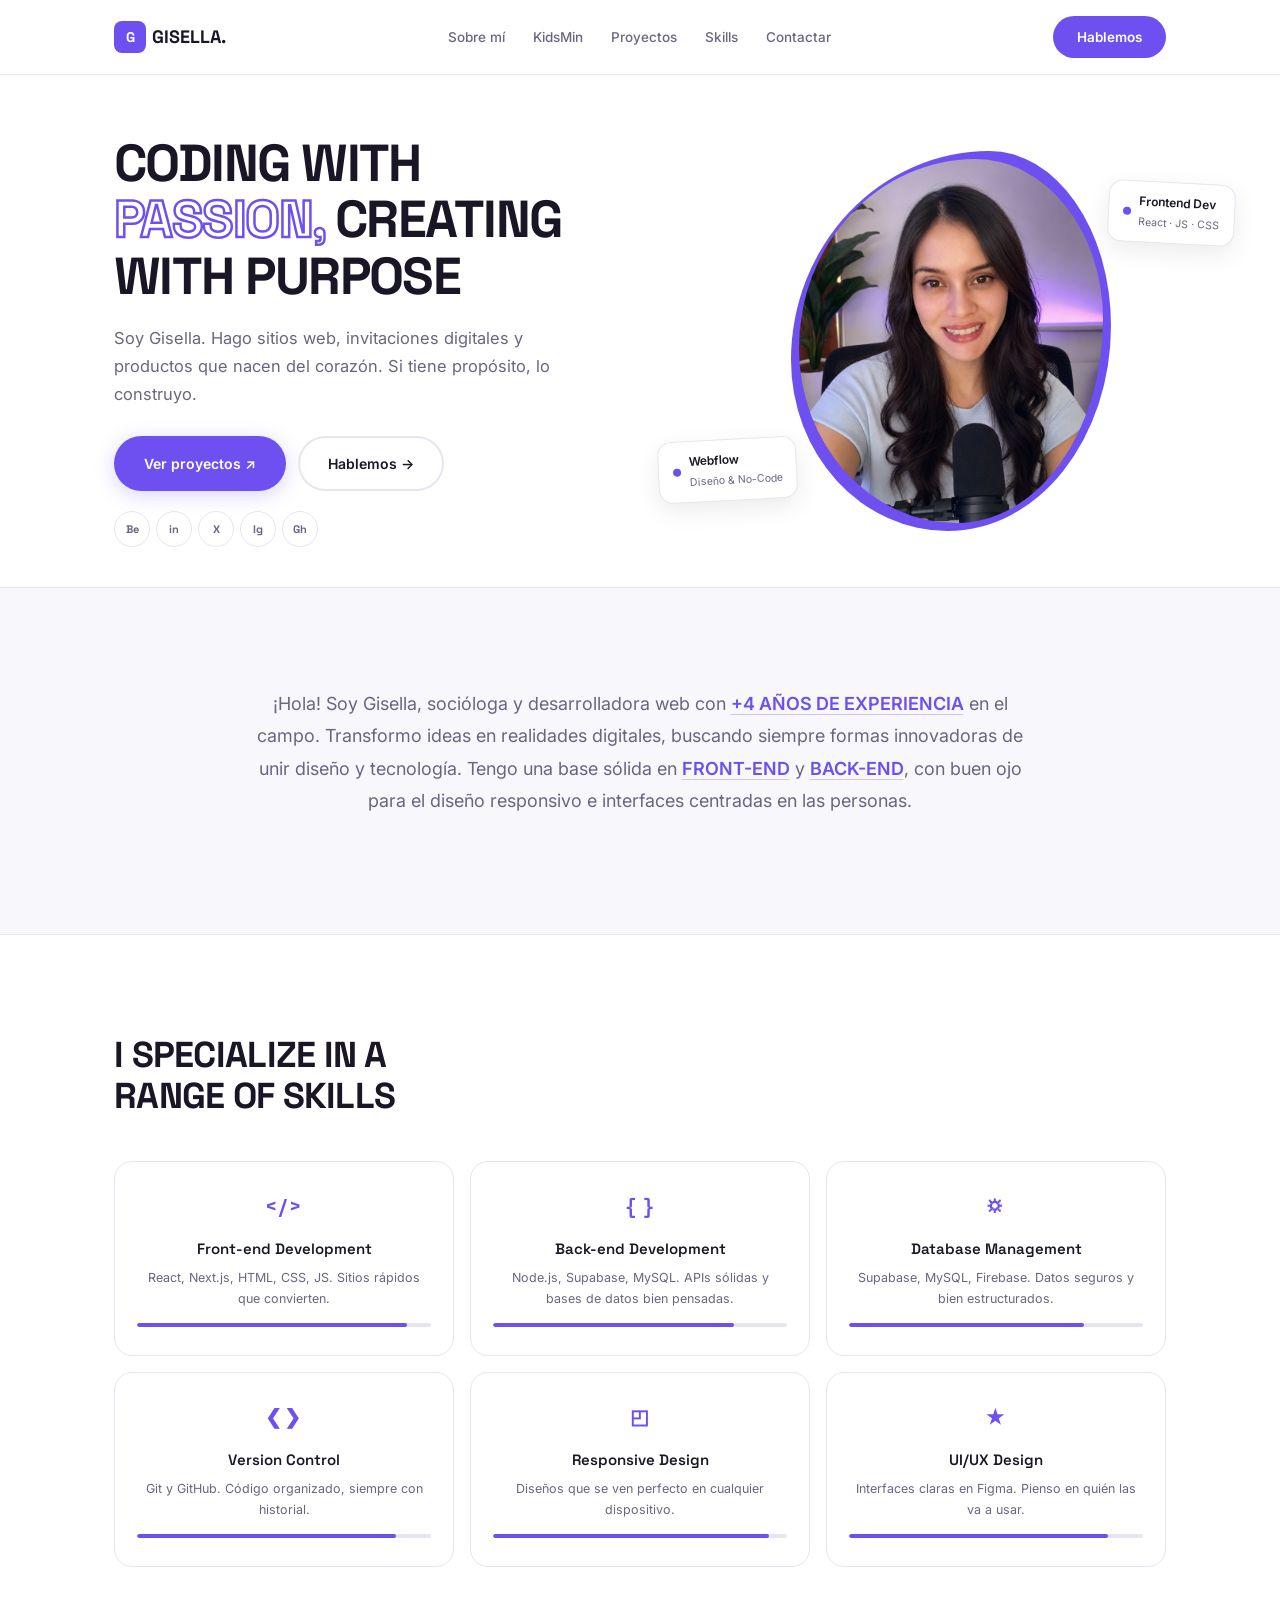
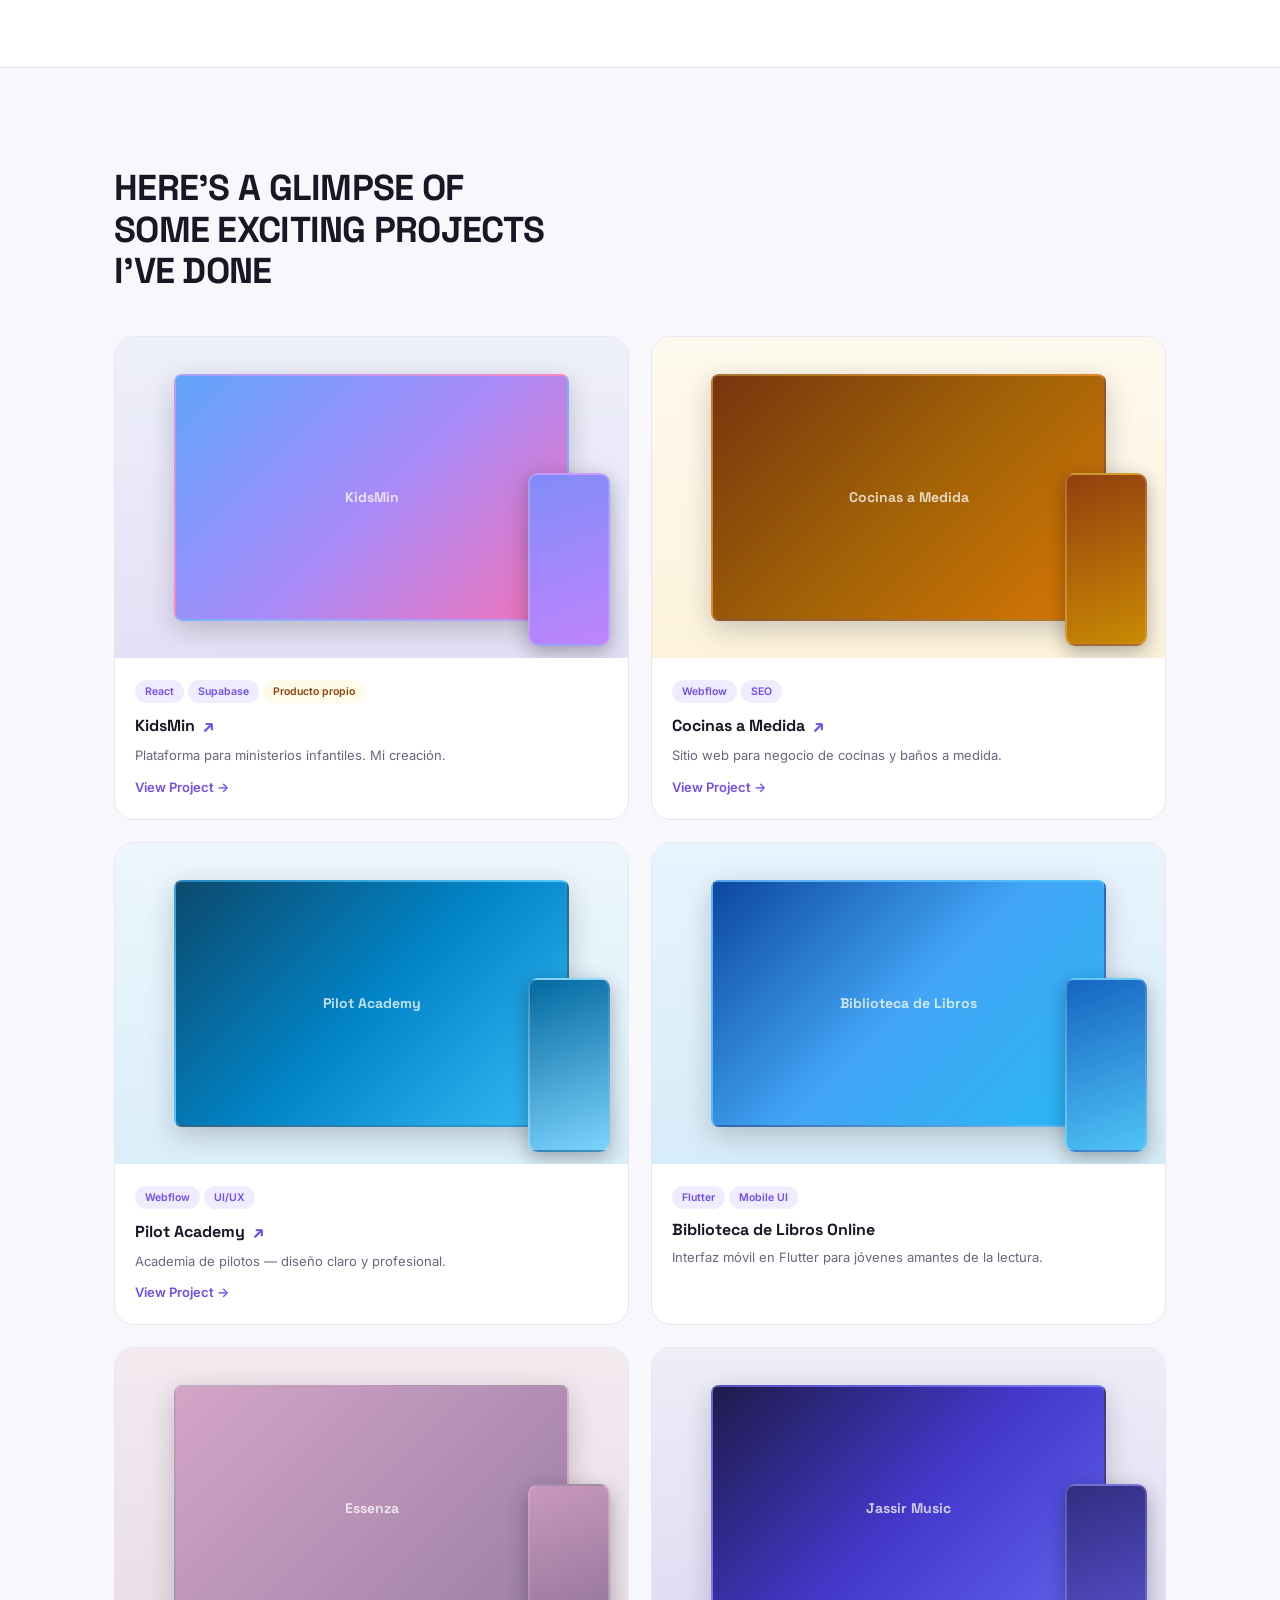
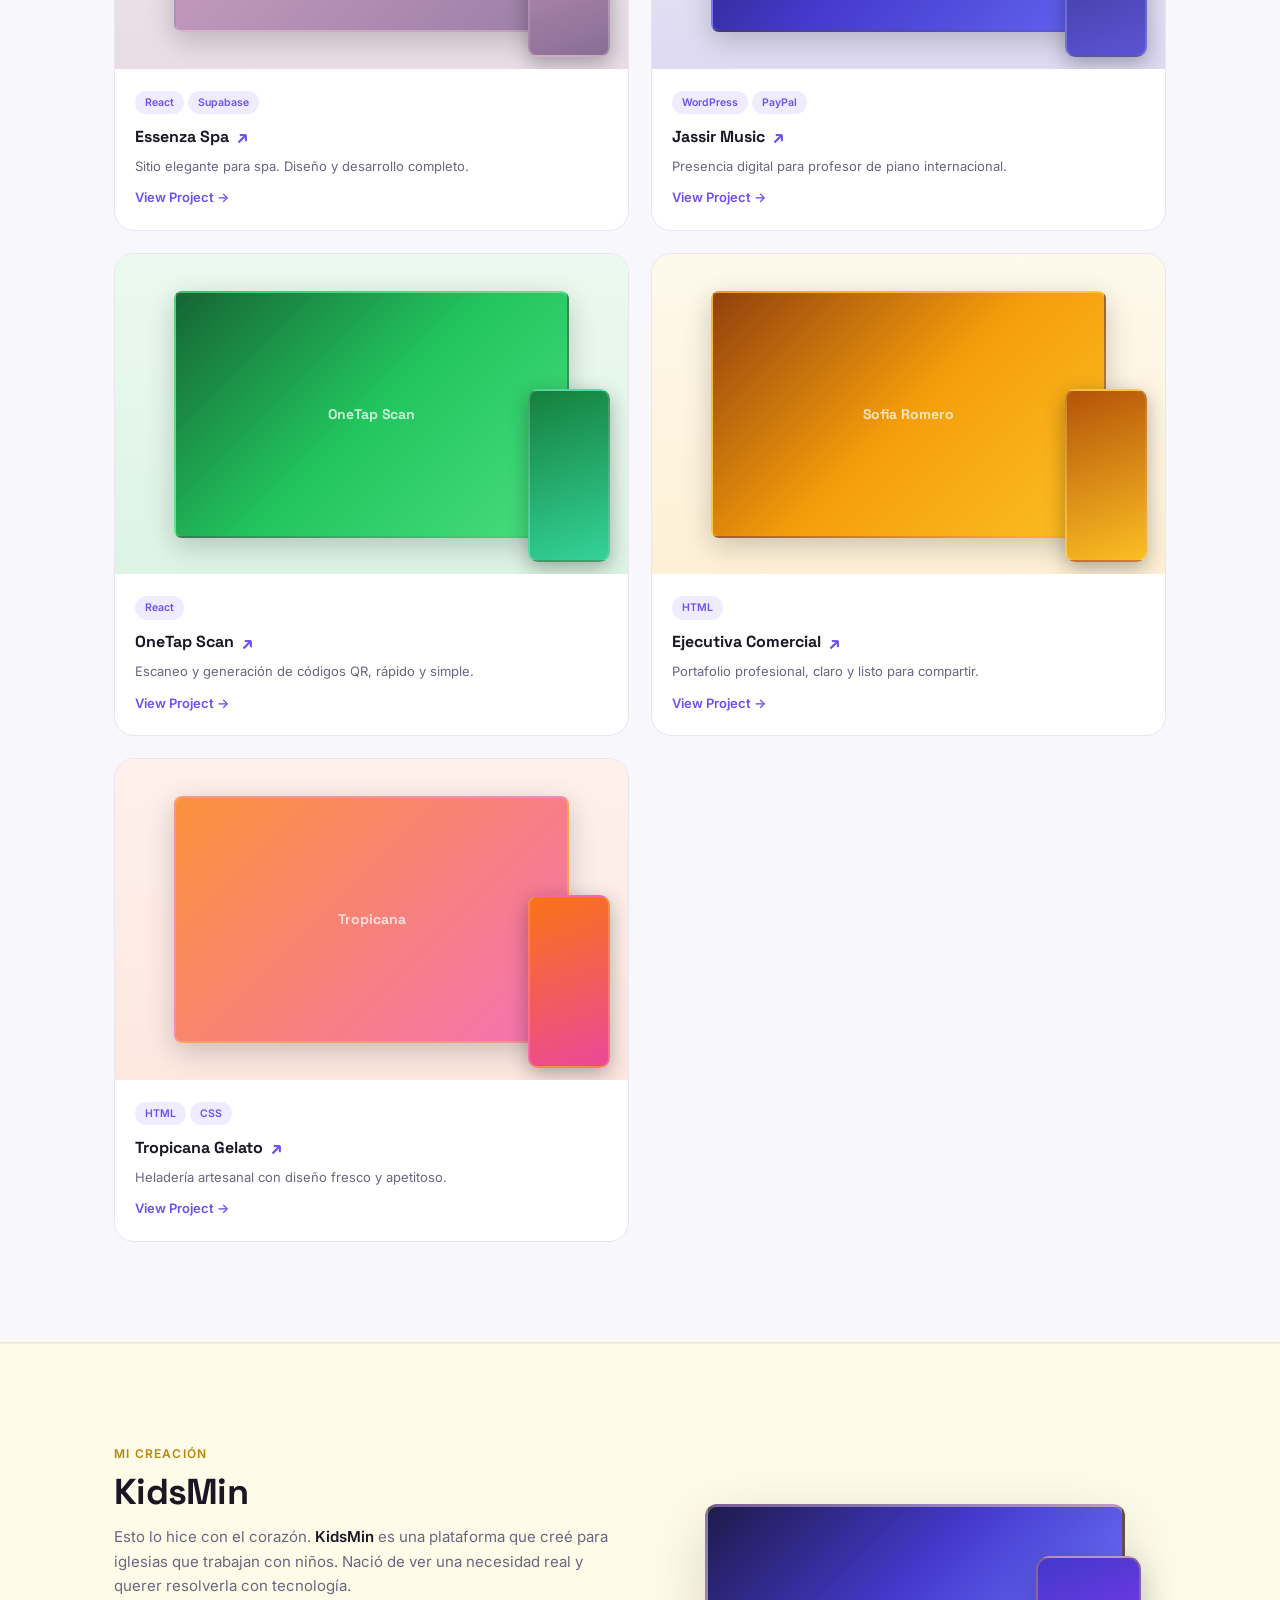
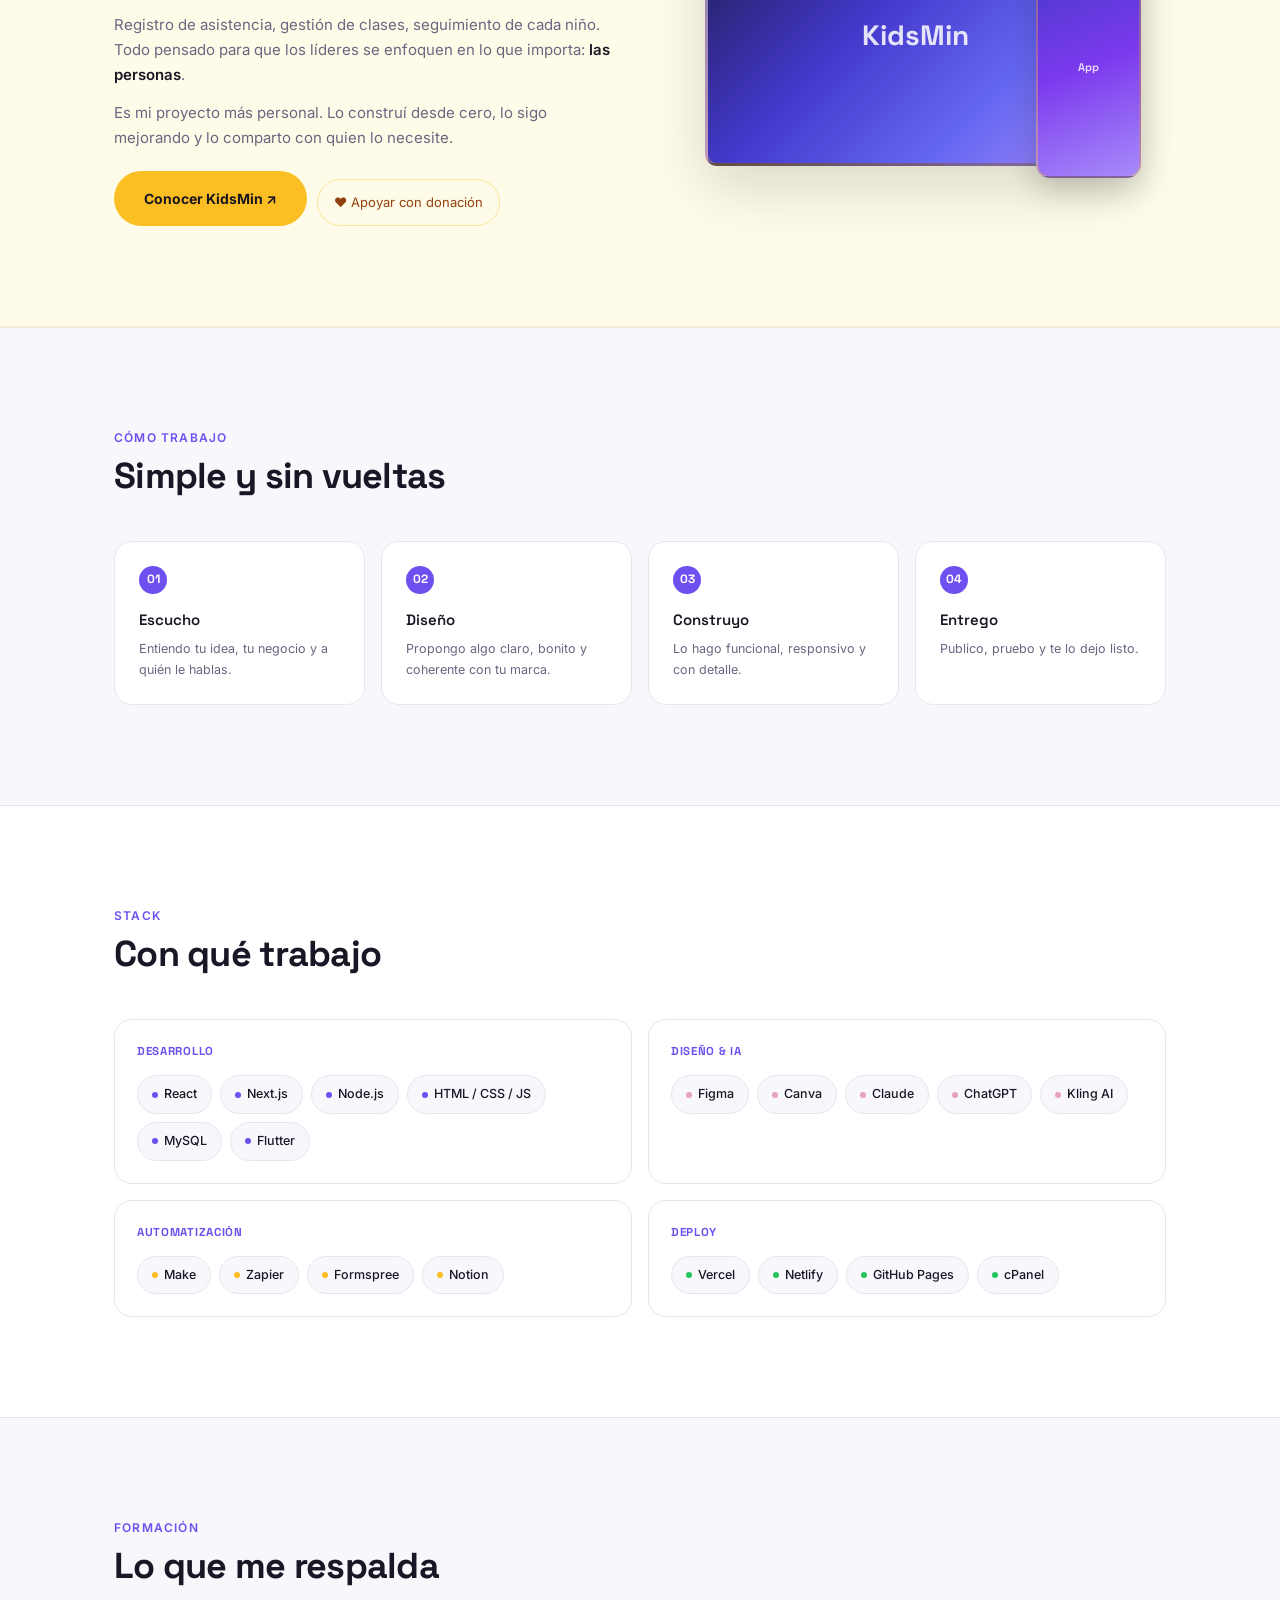
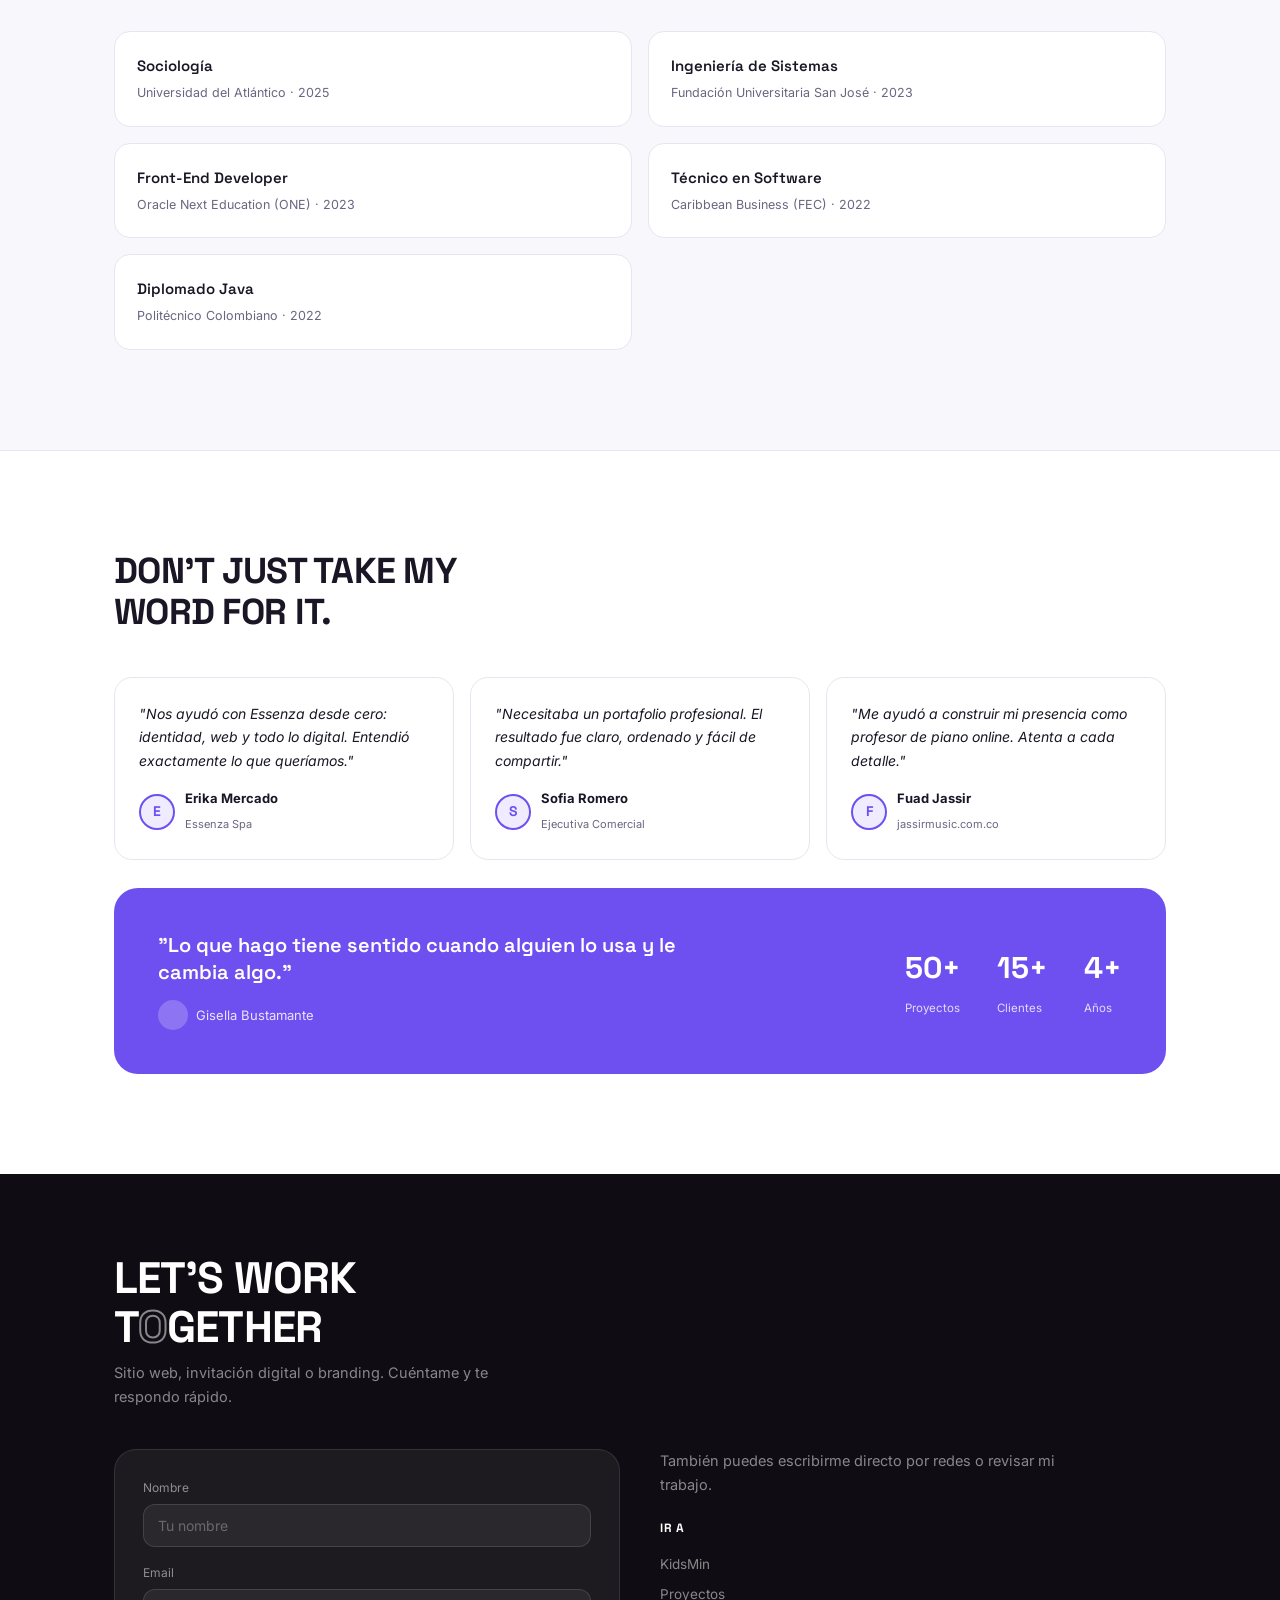
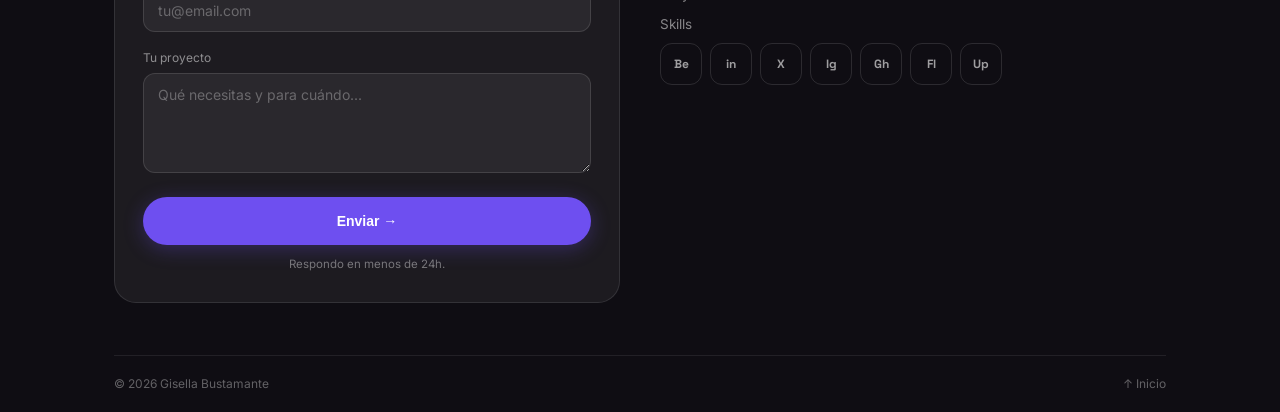
==== commit 15afdf0e: "Update Formspree endpoint to xdaqpawn Co-Authored-By: Claude Opus 4.6 <noreply@anthropic.com> Claude" ====
--- a/index.html
+++ b/index.html
@@ -689,7 +689,7 @@
     <p style="color:rgba(255,255,255,.5);max-width:440px;font-size:14.5px;">Sitio web, invitación digital o branding. Cuéntame y te respondo rápido.</p>
 
     <div class="contact-grid">
-      <form class="contact-form reveal" id="contactForm" action="https://formspree.io/f/xzdlyjaw" method="POST">
+      <form class="contact-form reveal" id="contactForm" action="https://formspree.io/f/xdaqpawn" method="POST">
         <div class="form-group">
           <label for="name">Nombre</label>
           <input type="text" id="name" name="name" placeholder="Tu nombre" required>
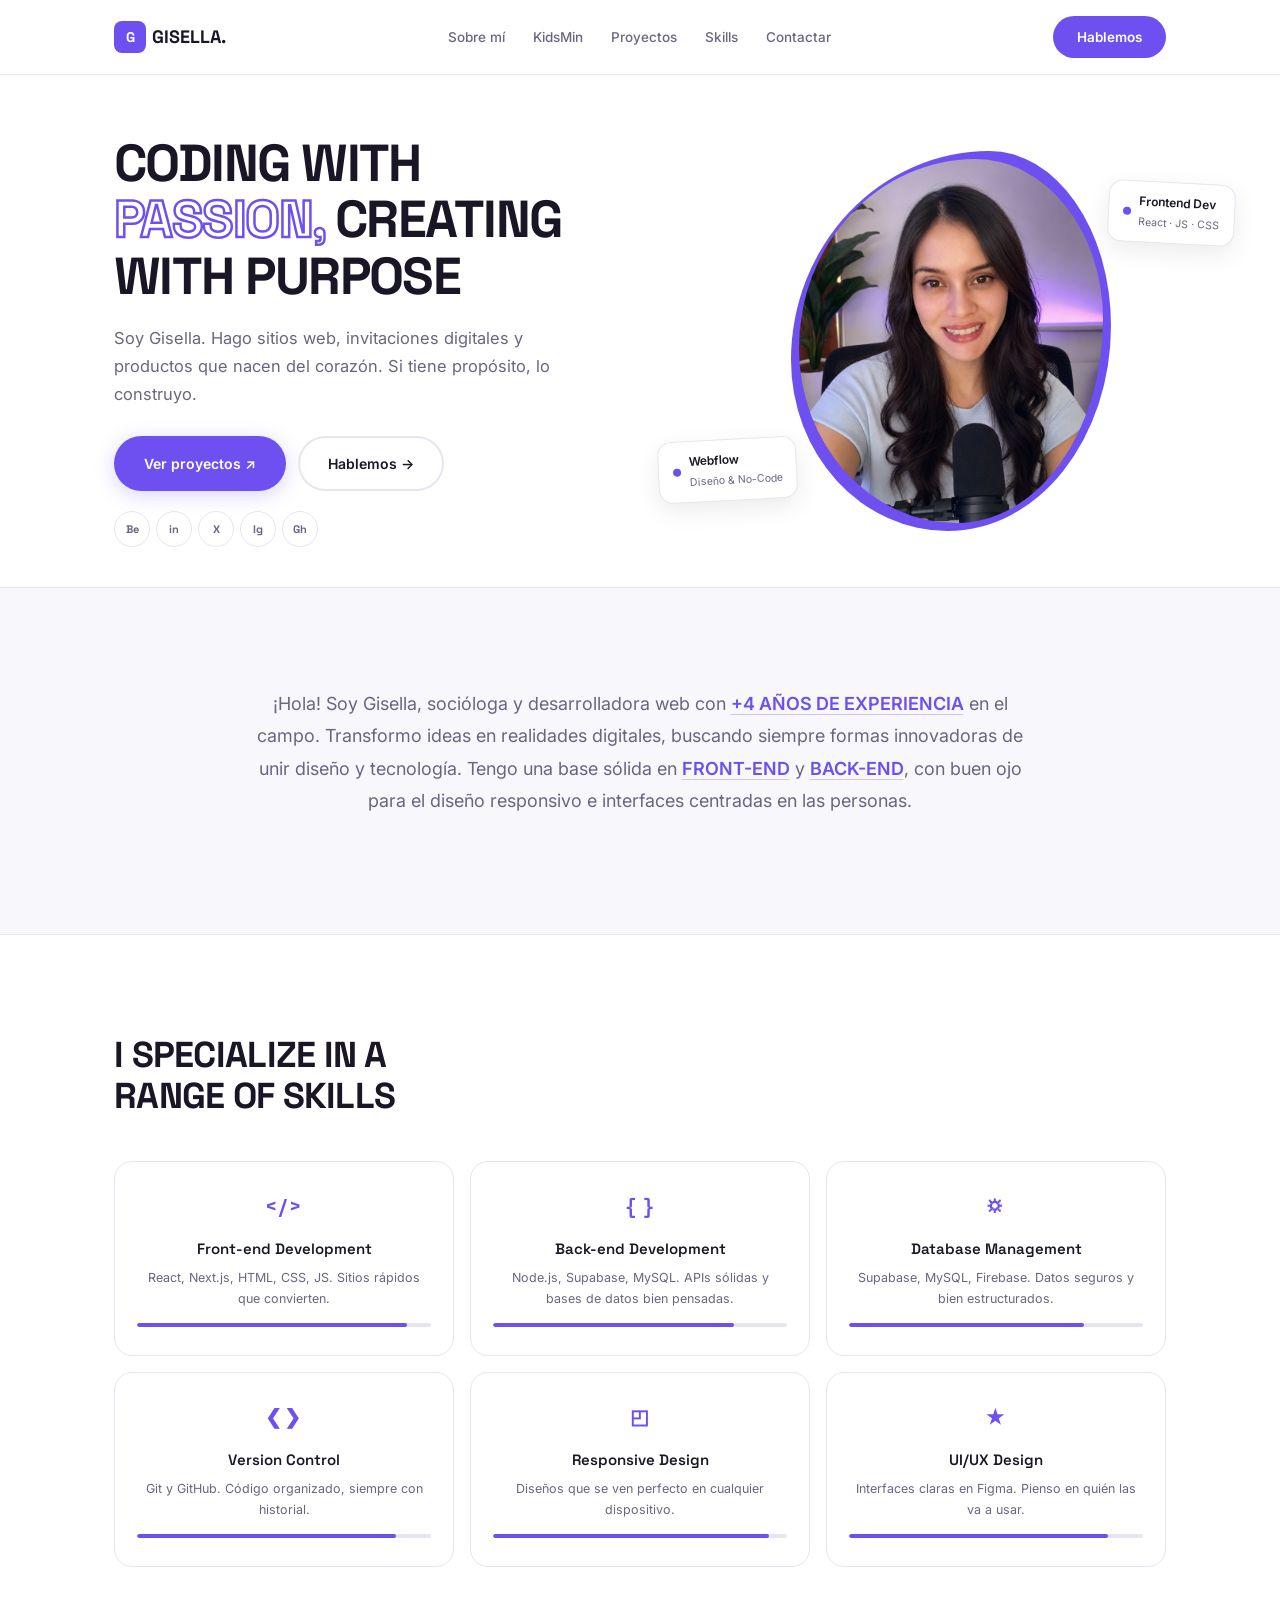
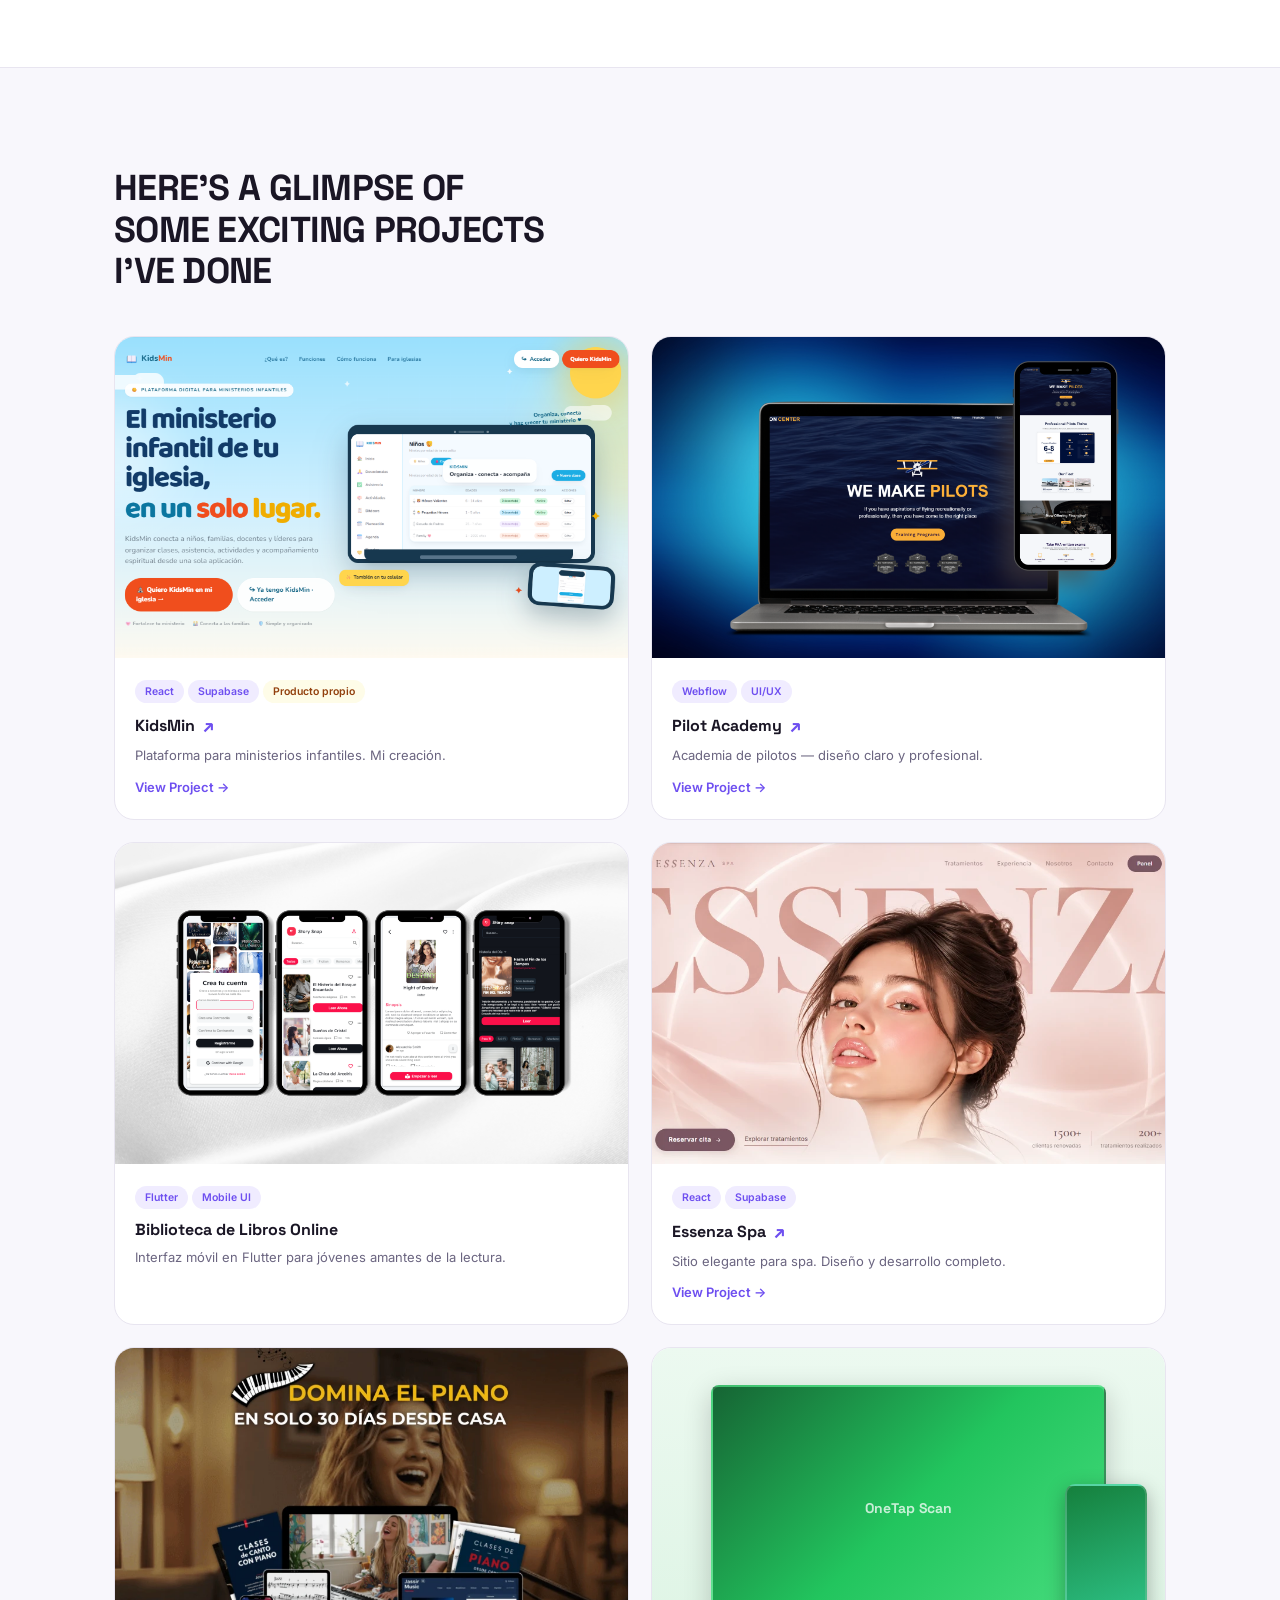
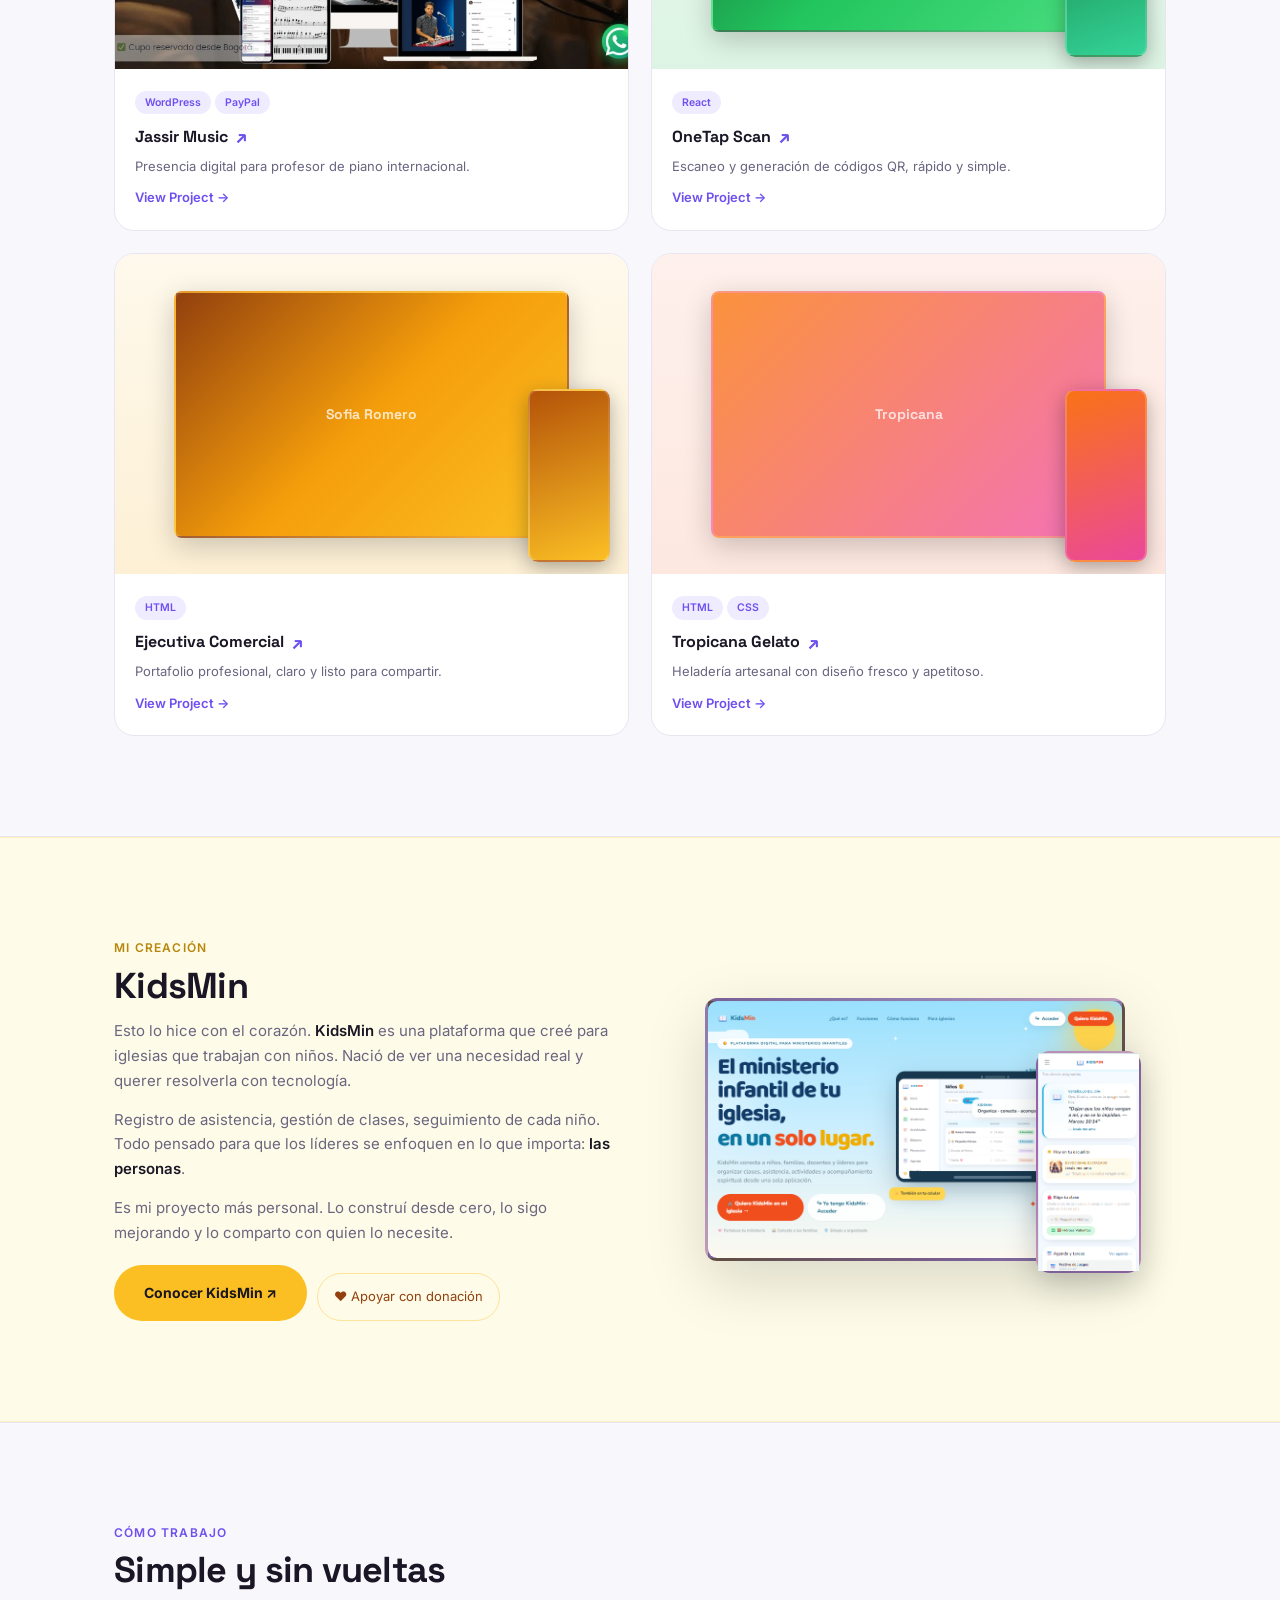
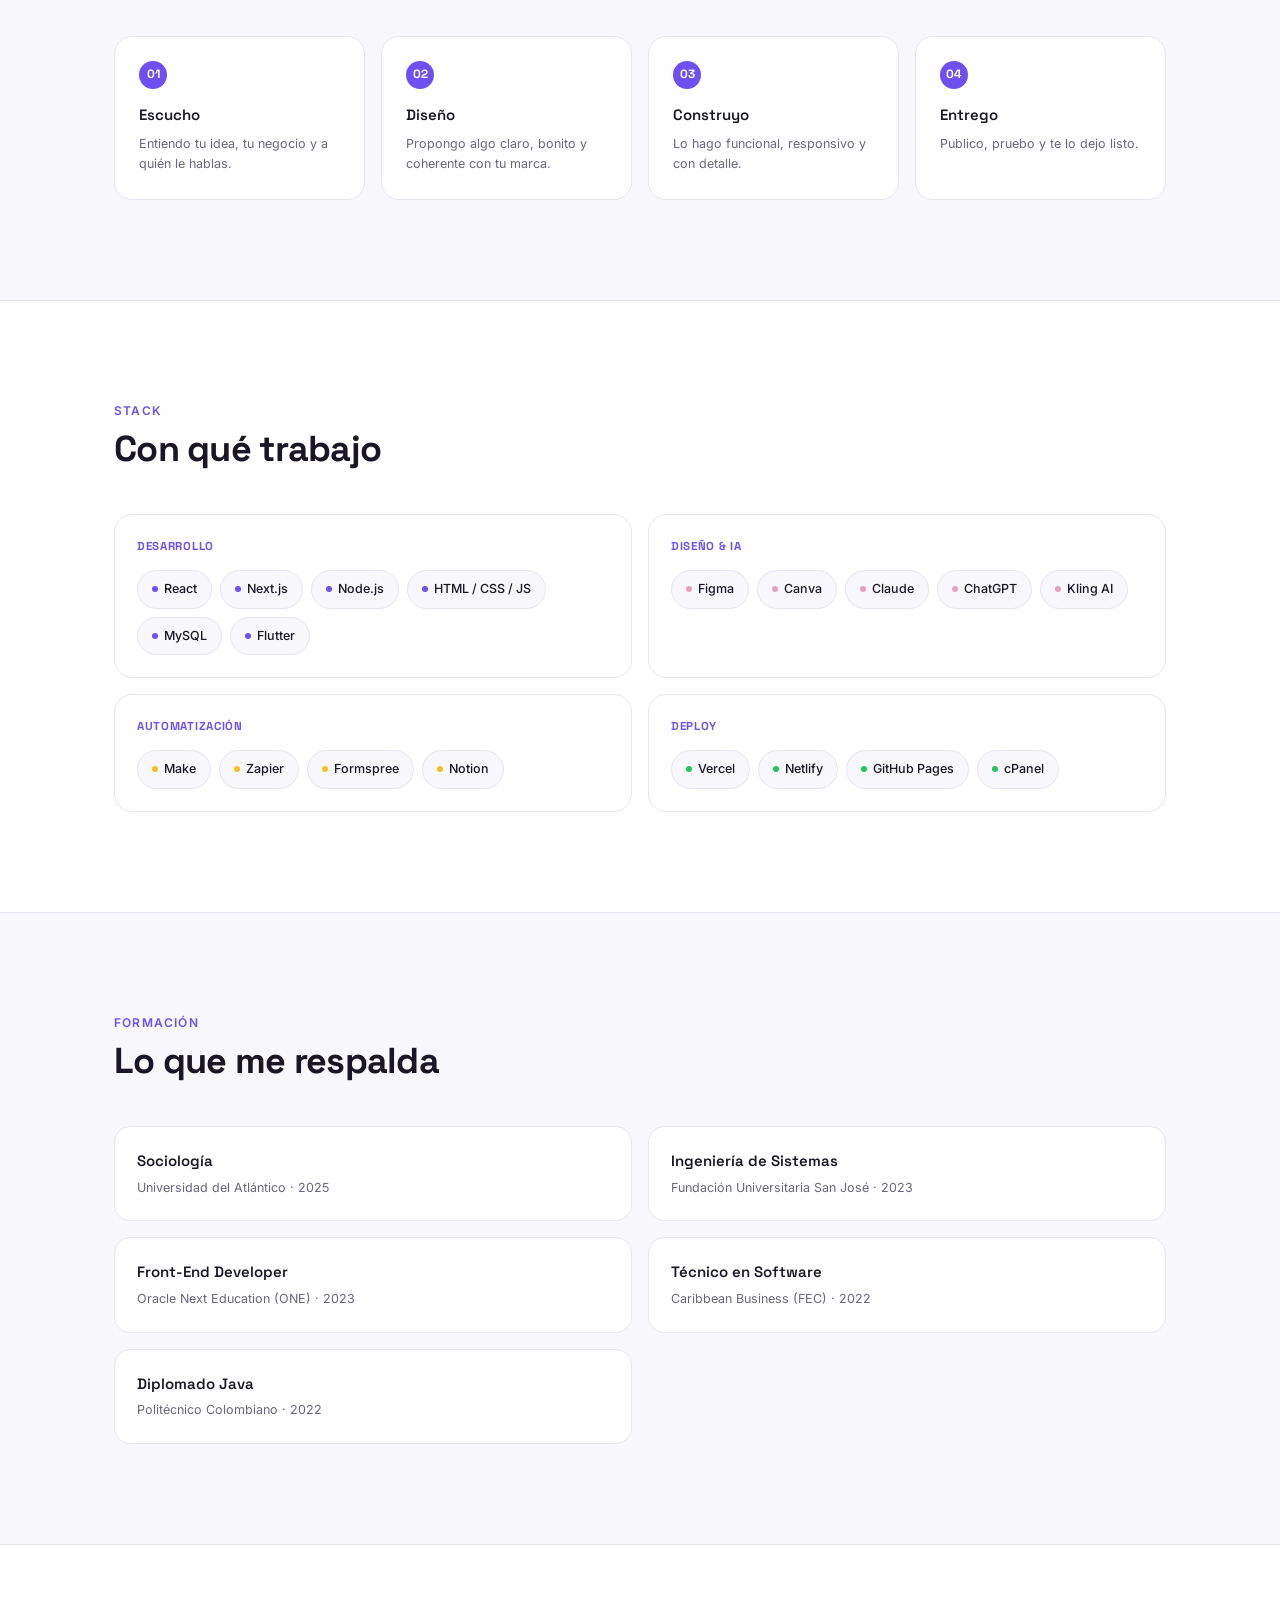
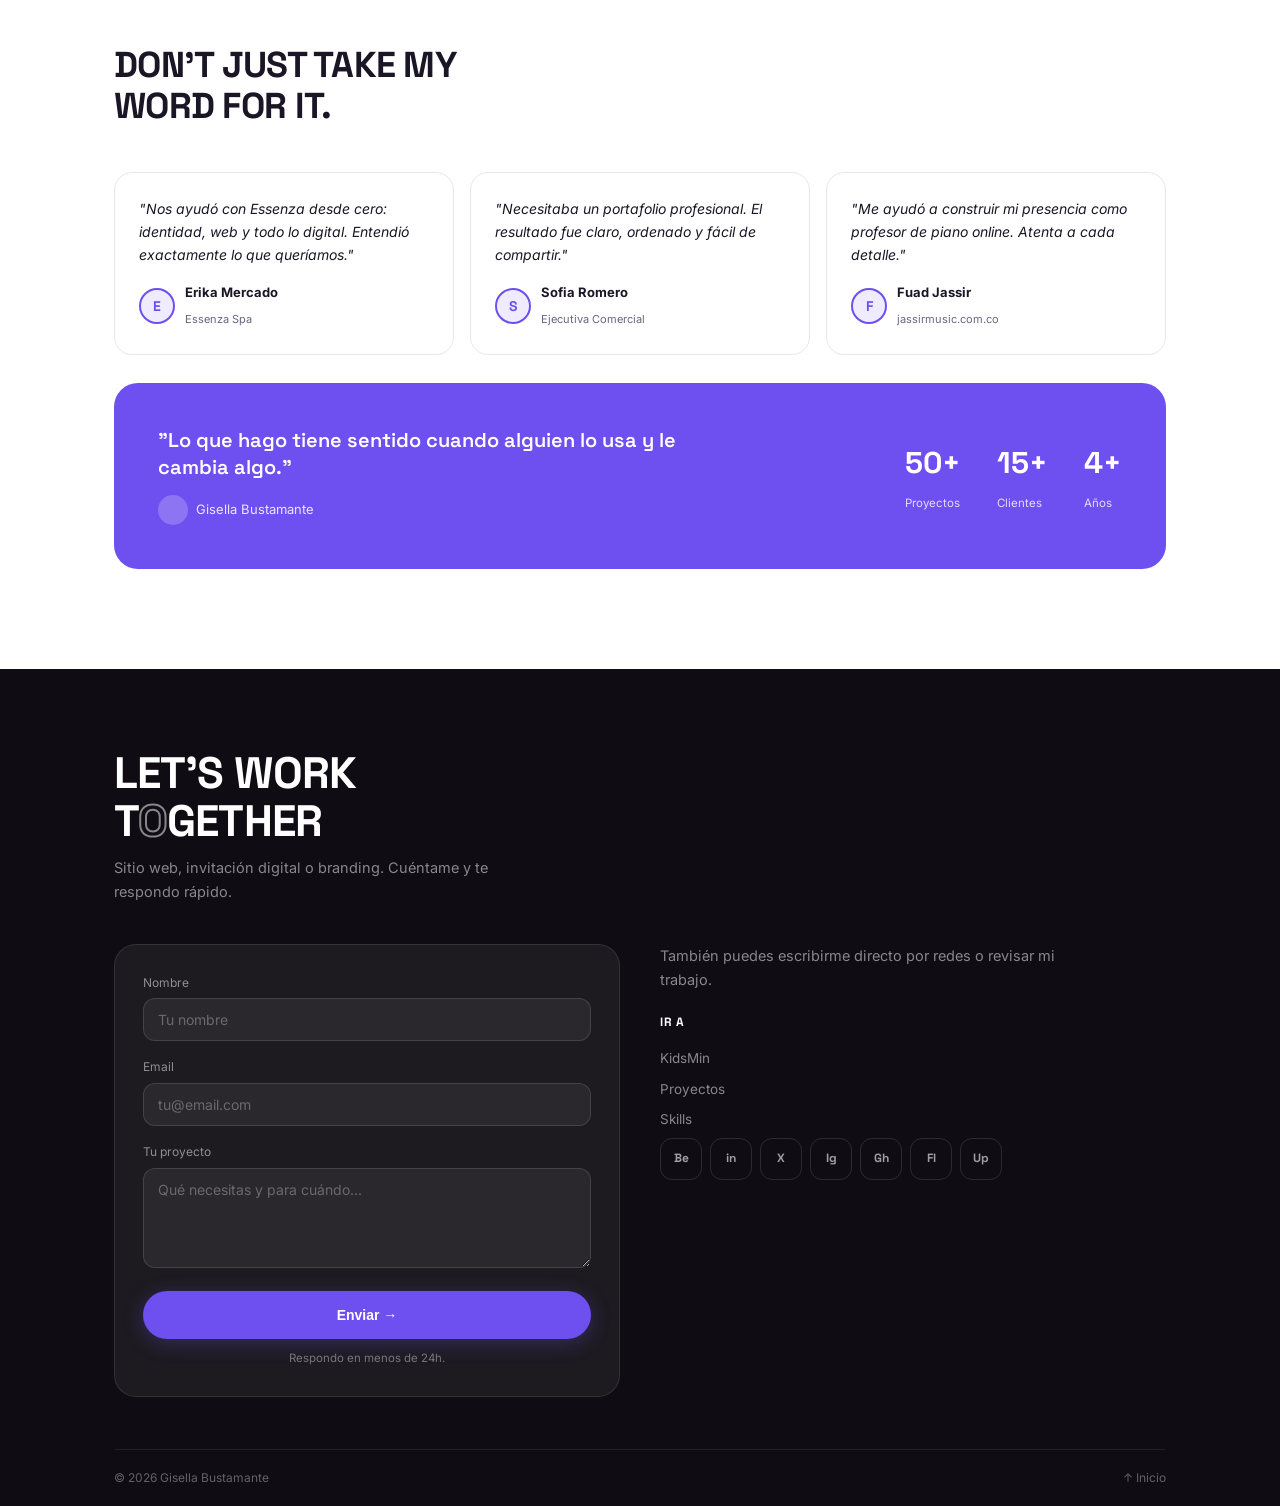
==== commit 24c71c33: "Add real project screenshots, remove Cocinas a Medida - Replace CSS gradient mockups with real scree" ====
--- a/index.html
+++ b/index.html
@@ -148,12 +148,6 @@
 .mock-phone{position:absolute;bottom:12px;right:18px;width:16%;aspect-ratio:9/19;border-radius:10px;border:2px solid rgba(255,255,255,.18);overflow:hidden;box-shadow:0 6px 20px rgba(0,0,0,.3);}
 @media(max-width:640px){.mockup-wrap{padding:16px;}.mock-phone{right:12px;bottom:10px;border-radius:7px;}}
 
-.mock-essenza .mock-laptop{background:linear-gradient(135deg,#d4a5c7,#9b7ea6);}
-.mock-essenza .mock-phone{background:linear-gradient(160deg,#c999bc,#8a6e95);}
-.mock-essenza{background:linear-gradient(180deg,#f3eaf0,#e8dce5);}
-.mock-jassir .mock-laptop{background:linear-gradient(135deg,#1e1b4b,#4338ca,#6366f1);}
-.mock-jassir .mock-phone{background:linear-gradient(160deg,#312e81,#5b54d4);}
-.mock-jassir{background:linear-gradient(180deg,#eeedf8,#dddaf2);}
 .mock-onetap .mock-laptop{background:linear-gradient(135deg,#166534,#22c55e,#4ade80);}
 .mock-onetap .mock-phone{background:linear-gradient(160deg,#15803d,#34d399);}
 .mock-onetap{background:linear-gradient(180deg,#ecf9f0,#ddf4e4);}
@@ -163,20 +157,11 @@
 .mock-tropicana .mock-laptop{background:linear-gradient(135deg,#fb923c,#f472b6);}
 .mock-tropicana .mock-phone{background:linear-gradient(160deg,#f97316,#ec4899);}
 .mock-tropicana{background:linear-gradient(180deg,#fef0ec,#fde8e0);}
-.mock-cocina .mock-laptop{background:linear-gradient(135deg,#78350f,#a16207,#d97706);}
-.mock-cocina .mock-phone{background:linear-gradient(160deg,#92400e,#ca8a04);}
-.mock-cocina{background:linear-gradient(180deg,#fef9ee,#fdf3dc);}
-.mock-pilot .mock-laptop{background:linear-gradient(135deg,#0c4a6e,#0284c7,#38bdf8);}
-.mock-pilot .mock-phone{background:linear-gradient(160deg,#0369a1,#7dd3fc);}
-.mock-pilot{background:linear-gradient(180deg,#ecf6fd,#dbeef9);}
-.mock-flutter .mock-laptop{background:linear-gradient(135deg,#0d47a1,#42a5f5,#29b6f6);}
-.mock-flutter .mock-phone{background:linear-gradient(160deg,#1565c0,#4fc3f7);}
-.mock-flutter{background:linear-gradient(180deg,#e8f4fd,#d6ecf8);}
-.mock-kidsmin .mock-laptop{background:linear-gradient(135deg,#60a5fa,#a78bfa,#f472b6);}
-.mock-kidsmin .mock-phone{background:linear-gradient(160deg,#818cf8,#c084fc);}
-.mock-kidsmin{background:linear-gradient(180deg,#eef0fa,#e4e0f6);}
 
 .mock-label{position:absolute;inset:0;display:flex;align-items:center;justify-content:center;font-family:'Space Grotesk';font-weight:700;font-size:14px;color:rgba(255,255,255,.75);text-align:center;padding:4px;pointer-events:none;}
+.mock-laptop img,.mock-phone img{width:100%;height:100%;object-fit:cover;display:block;}
+.proj-thumb{width:100%;aspect-ratio:16/10;overflow:hidden;}
+.proj-thumb img{width:100%;height:100%;object-fit:cover;display:block;}
 
 .proj-body{padding:18px 20px 20px;}
 .proj-body h3{font-size:16px;margin-bottom:4px;font-weight:700;display:flex;align-items:center;gap:8px;}
@@ -196,7 +181,8 @@
 .km-visual{display:flex;justify-content:center;}
 .km-mockup{position:relative;width:100%;max-width:420px;}
 .km-laptop{width:100%;aspect-ratio:16/10;border-radius:12px;border:3px solid rgba(251,191,36,.3);background:linear-gradient(135deg,#1e1b4b 0%,#4338ca 40%,#6366f1 70%,#a78bfa 100%);display:flex;align-items:center;justify-content:center;overflow:hidden;box-shadow:0 20px 60px rgba(0,0,0,.15);}
-.km-laptop-label{font-family:'Space Grotesk';font-weight:700;font-size:28px;color:rgba(255,255,255,.85);text-align:center;}
+.km-laptop img{width:100%;height:100%;object-fit:cover;object-position:top;display:block;}
+.km-phone img{width:100%;height:100%;object-fit:cover;object-position:top;display:block;}
 @media(max-width:640px){.km-laptop-label{font-size:20px;}}
 .km-phone{position:absolute;bottom:-12px;right:-16px;width:25%;aspect-ratio:9/19;border-radius:14px;border:2.5px solid rgba(251,191,36,.3);background:linear-gradient(160deg,#4338ca 0%,#7c3aed 50%,#a78bfa 100%);box-shadow:0 12px 32px rgba(0,0,0,.2);display:flex;align-items:center;justify-content:center;}
 .km-phone-label{font-family:'Space Grotesk';font-weight:700;font-size:11px;color:rgba(255,255,255,.8);}
@@ -418,9 +404,8 @@
     <div class="projects-grid">
 
       <div class="proj-card reveal">
-        <div class="mockup-wrap mock-kidsmin">
-          <div class="mock-laptop"><span class="mock-label">KidsMin</span></div>
-          <div class="mock-phone"></div>
+        <div class="proj-thumb">
+          <img src="img/kidsmin_desktop.png" alt="KidsMin" loading="lazy">
         </div>
         <div class="proj-body">
           <span class="proj-tag">React</span><span class="proj-tag">Supabase</span><span class="proj-tag" style="background:var(--warm-light);color:#92400e;">Producto propio</span>
@@ -431,22 +416,8 @@
       </div>
 
       <div class="proj-card reveal">
-        <div class="mockup-wrap mock-cocina">
-          <div class="mock-laptop"><span class="mock-label">Cocinas a Medida</span></div>
-          <div class="mock-phone"></div>
-        </div>
-        <div class="proj-body">
-          <span class="proj-tag">Webflow</span><span class="proj-tag">SEO</span>
-          <h3>Cocinas a Medida <a href="https://paloma-project-ii.webflow.io/" target="_blank">&#8599;</a></h3>
-          <p>Sitio web para negocio de cocinas y baños a medida.</p>
-          <a href="https://paloma-project-ii.webflow.io/" target="_blank" class="view-link">View Project &#8594;</a>
-        </div>
-      </div>
-
-      <div class="proj-card reveal">
-        <div class="mockup-wrap mock-pilot">
-          <div class="mock-laptop"><span class="mock-label">Pilot Academy</span></div>
-          <div class="mock-phone"></div>
+        <div class="proj-thumb">
+          <img src="img/websitepilot.png" alt="Pilot Academy" loading="lazy">
         </div>
         <div class="proj-body">
           <span class="proj-tag">Webflow</span><span class="proj-tag">UI/UX</span>
@@ -457,9 +428,8 @@
       </div>
 
       <div class="proj-card reveal">
-        <div class="mockup-wrap mock-flutter">
-          <div class="mock-laptop"><span class="mock-label">Biblioteca de Libros</span></div>
-          <div class="mock-phone"></div>
+        <div class="proj-thumb">
+          <img src="img/flutterui.png" alt="Biblioteca de Libros Online" loading="lazy">
         </div>
         <div class="proj-body">
           <span class="proj-tag">Flutter</span><span class="proj-tag">Mobile UI</span>
@@ -469,9 +439,8 @@
       </div>
 
       <div class="proj-card reveal">
-        <div class="mockup-wrap mock-essenza">
-          <div class="mock-laptop"><span class="mock-label">Essenza</span></div>
-          <div class="mock-phone"></div>
+        <div class="proj-thumb">
+          <img src="img/essenza_desktop.webp" alt="Essenza Spa" loading="lazy">
         </div>
         <div class="proj-body">
           <span class="proj-tag">React</span><span class="proj-tag">Supabase</span>
@@ -482,9 +451,8 @@
       </div>
 
       <div class="proj-card reveal">
-        <div class="mockup-wrap mock-jassir">
-          <div class="mock-laptop"><span class="mock-label">Jassir Music</span></div>
-          <div class="mock-phone"></div>
+        <div class="proj-thumb">
+          <img src="img/jassir_desktop.webp" alt="Jassir Music" loading="lazy">
         </div>
         <div class="proj-body">
           <span class="proj-tag">WordPress</span><span class="proj-tag">PayPal</span>
@@ -520,7 +488,7 @@
         </div>
       </div>
 
-      <div class="proj-card reveal" style="grid-column:1/-1;max-width:calc(50% - 11px);">
+      <div class="proj-card reveal">
         <div class="mockup-wrap mock-tropicana">
           <div class="mock-laptop"><span class="mock-label">Tropicana</span></div>
           <div class="mock-phone"></div>
@@ -554,8 +522,8 @@
       </div>
       <div class="km-visual reveal">
         <div class="km-mockup">
-          <div class="km-laptop"><span class="km-laptop-label">KidsMin</span></div>
-          <div class="km-phone"><span class="km-phone-label">App</span></div>
+          <div class="km-laptop"><img src="img/kidsmin_desktop.png" alt="KidsMin Desktop"></div>
+          <div class="km-phone"><img src="img/kidsmin_mobile.png" alt="KidsMin Mobile"></div>
         </div>
       </div>
     </div>
@@ -689,7 +657,7 @@
     <p style="color:rgba(255,255,255,.5);max-width:440px;font-size:14.5px;">Sitio web, invitación digital o branding. Cuéntame y te respondo rápido.</p>
 
     <div class="contact-grid">
-      <form class="contact-form reveal" id="contactForm" action="https://formspree.io/f/xdaqpawn" method="POST">
+      <form class="contact-form reveal" id="contactForm" action="https://formspree.io/f/xzdlyjaw" method="POST">
         <div class="form-group">
           <label for="name">Nombre</label>
           <input type="text" id="name" name="name" placeholder="Tu nombre" required>
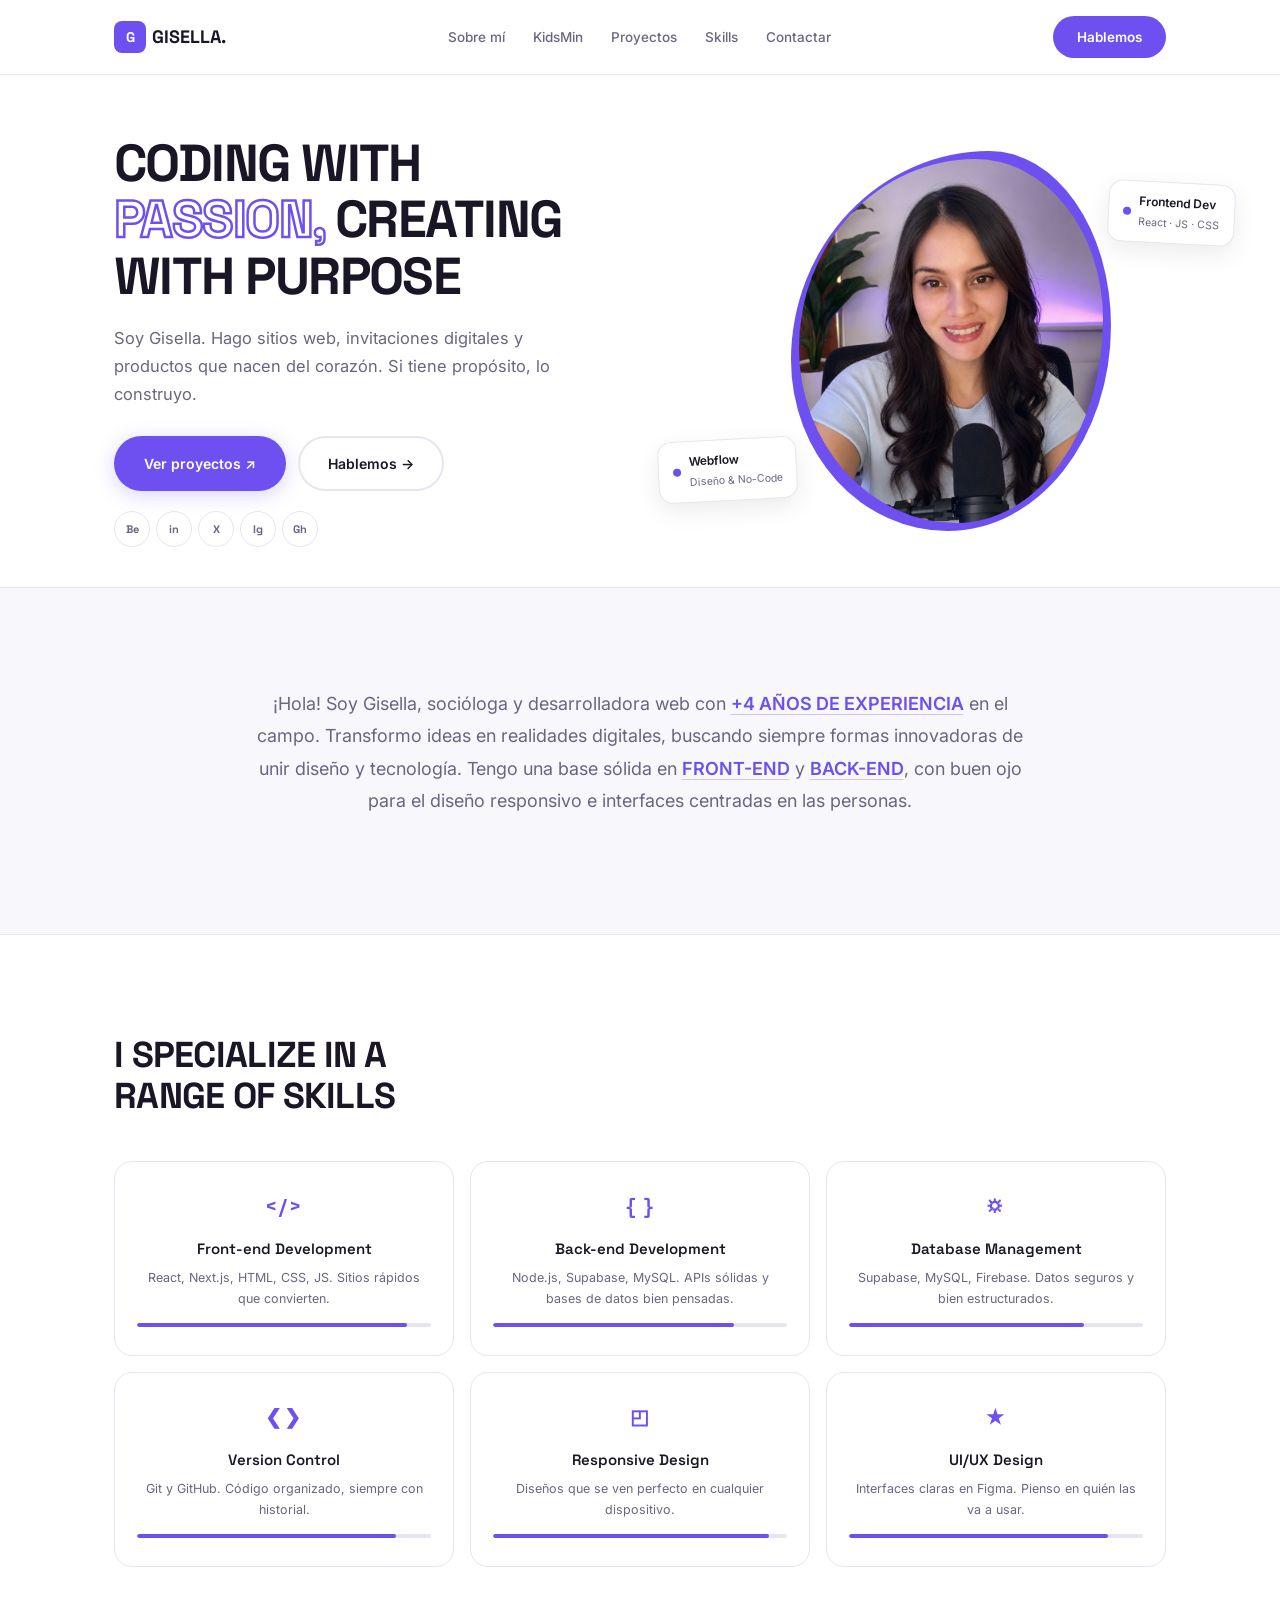
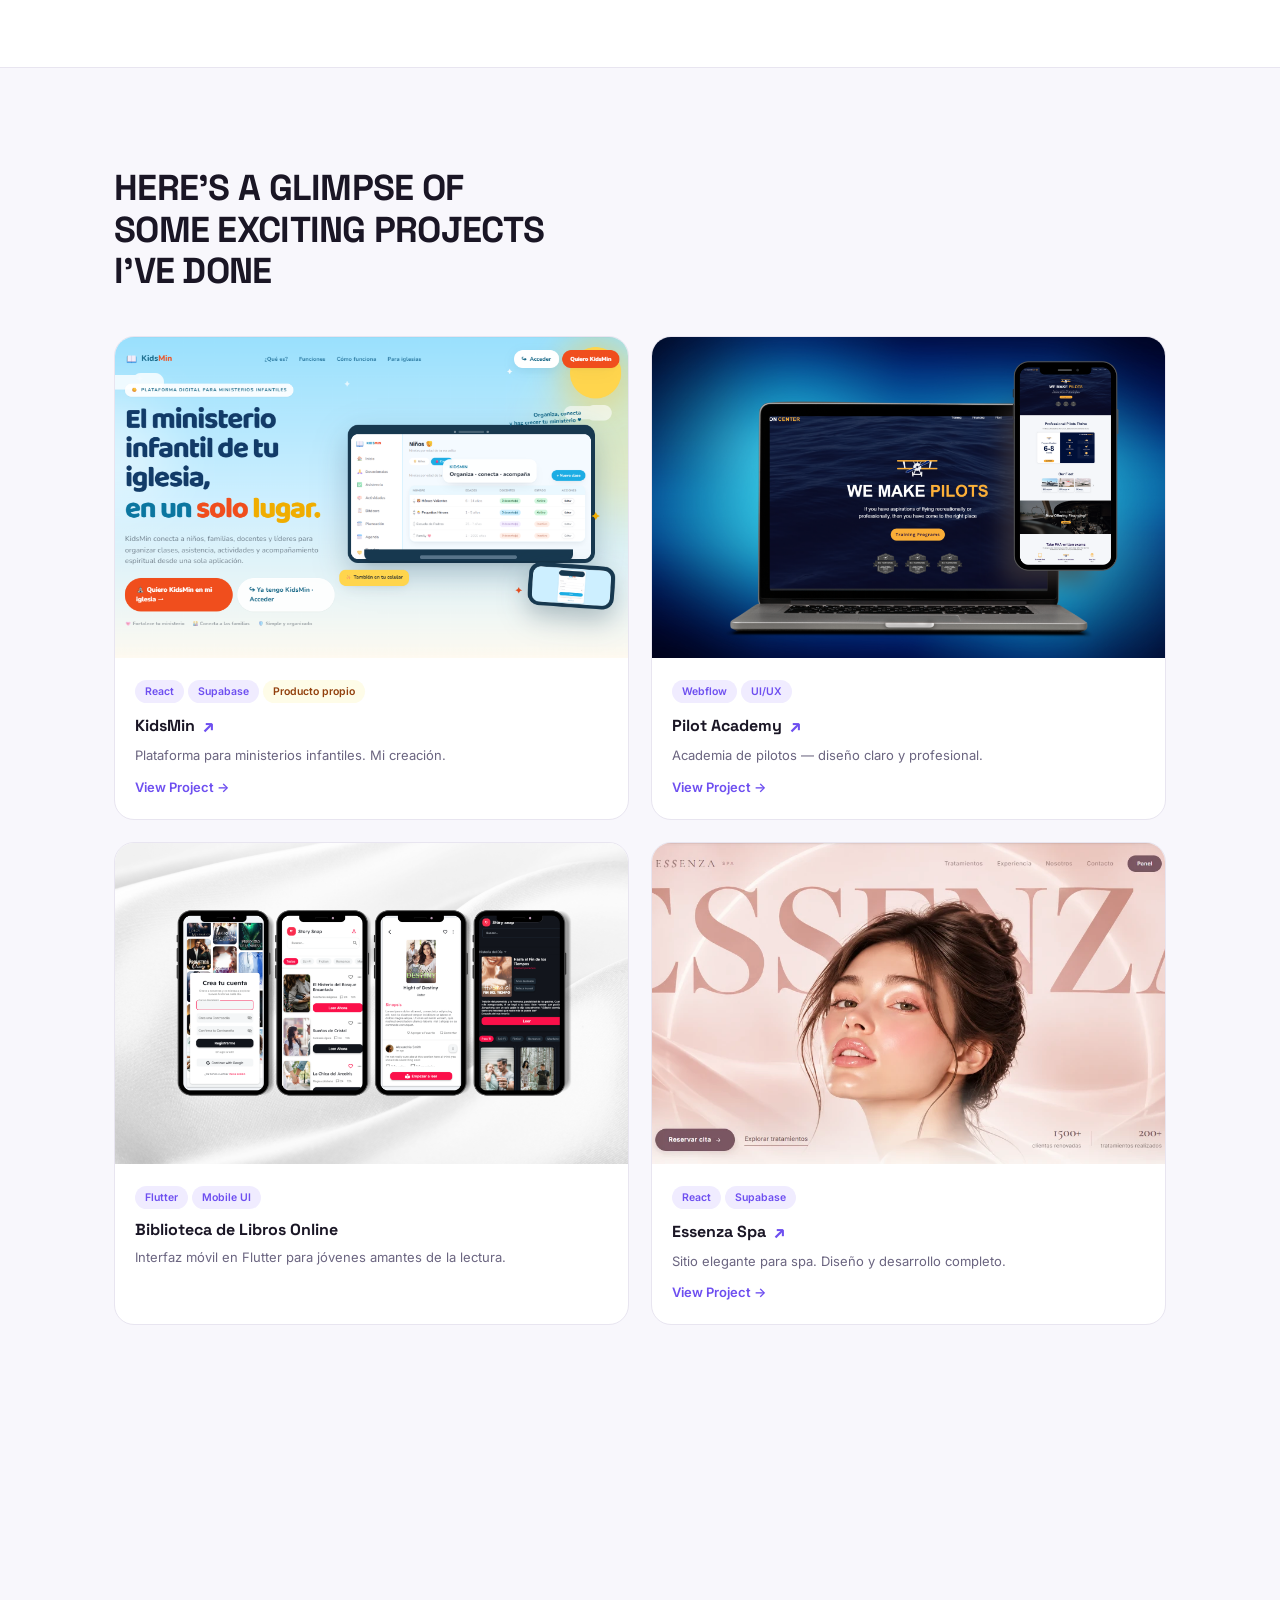
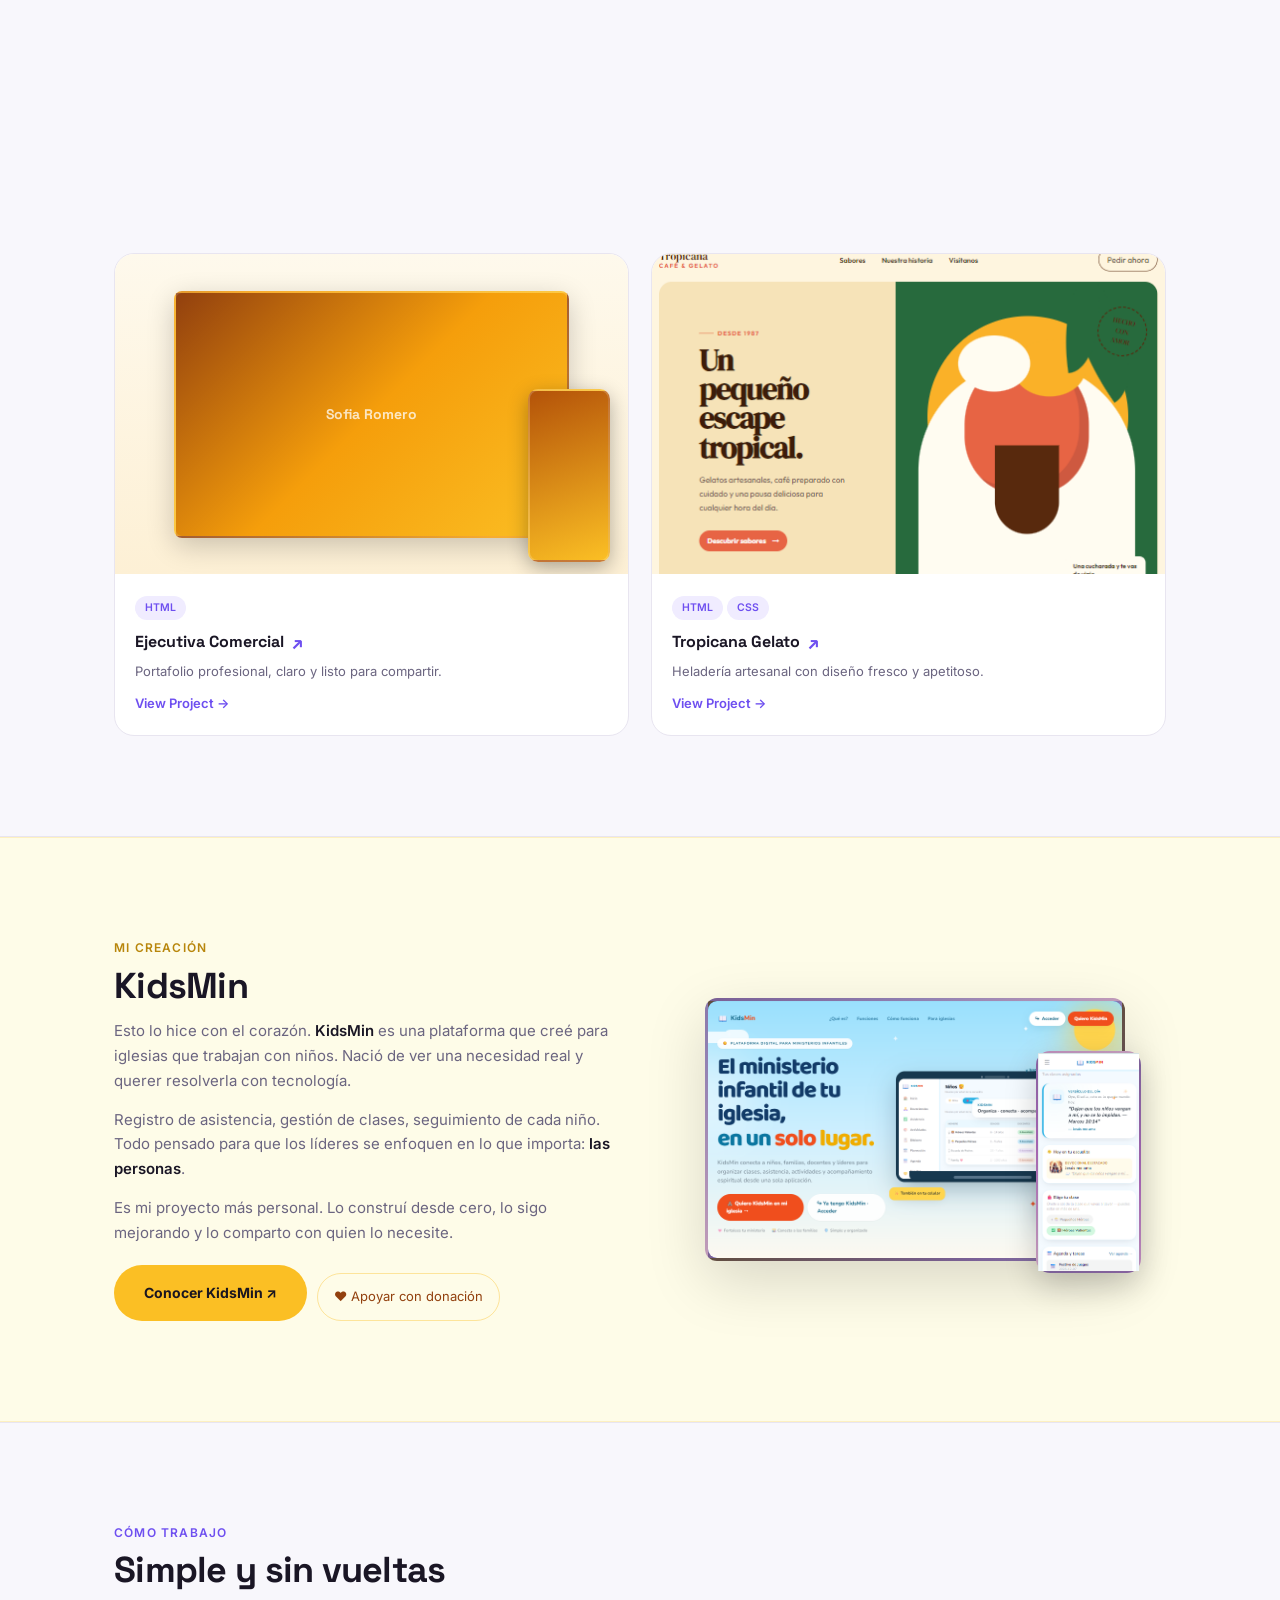
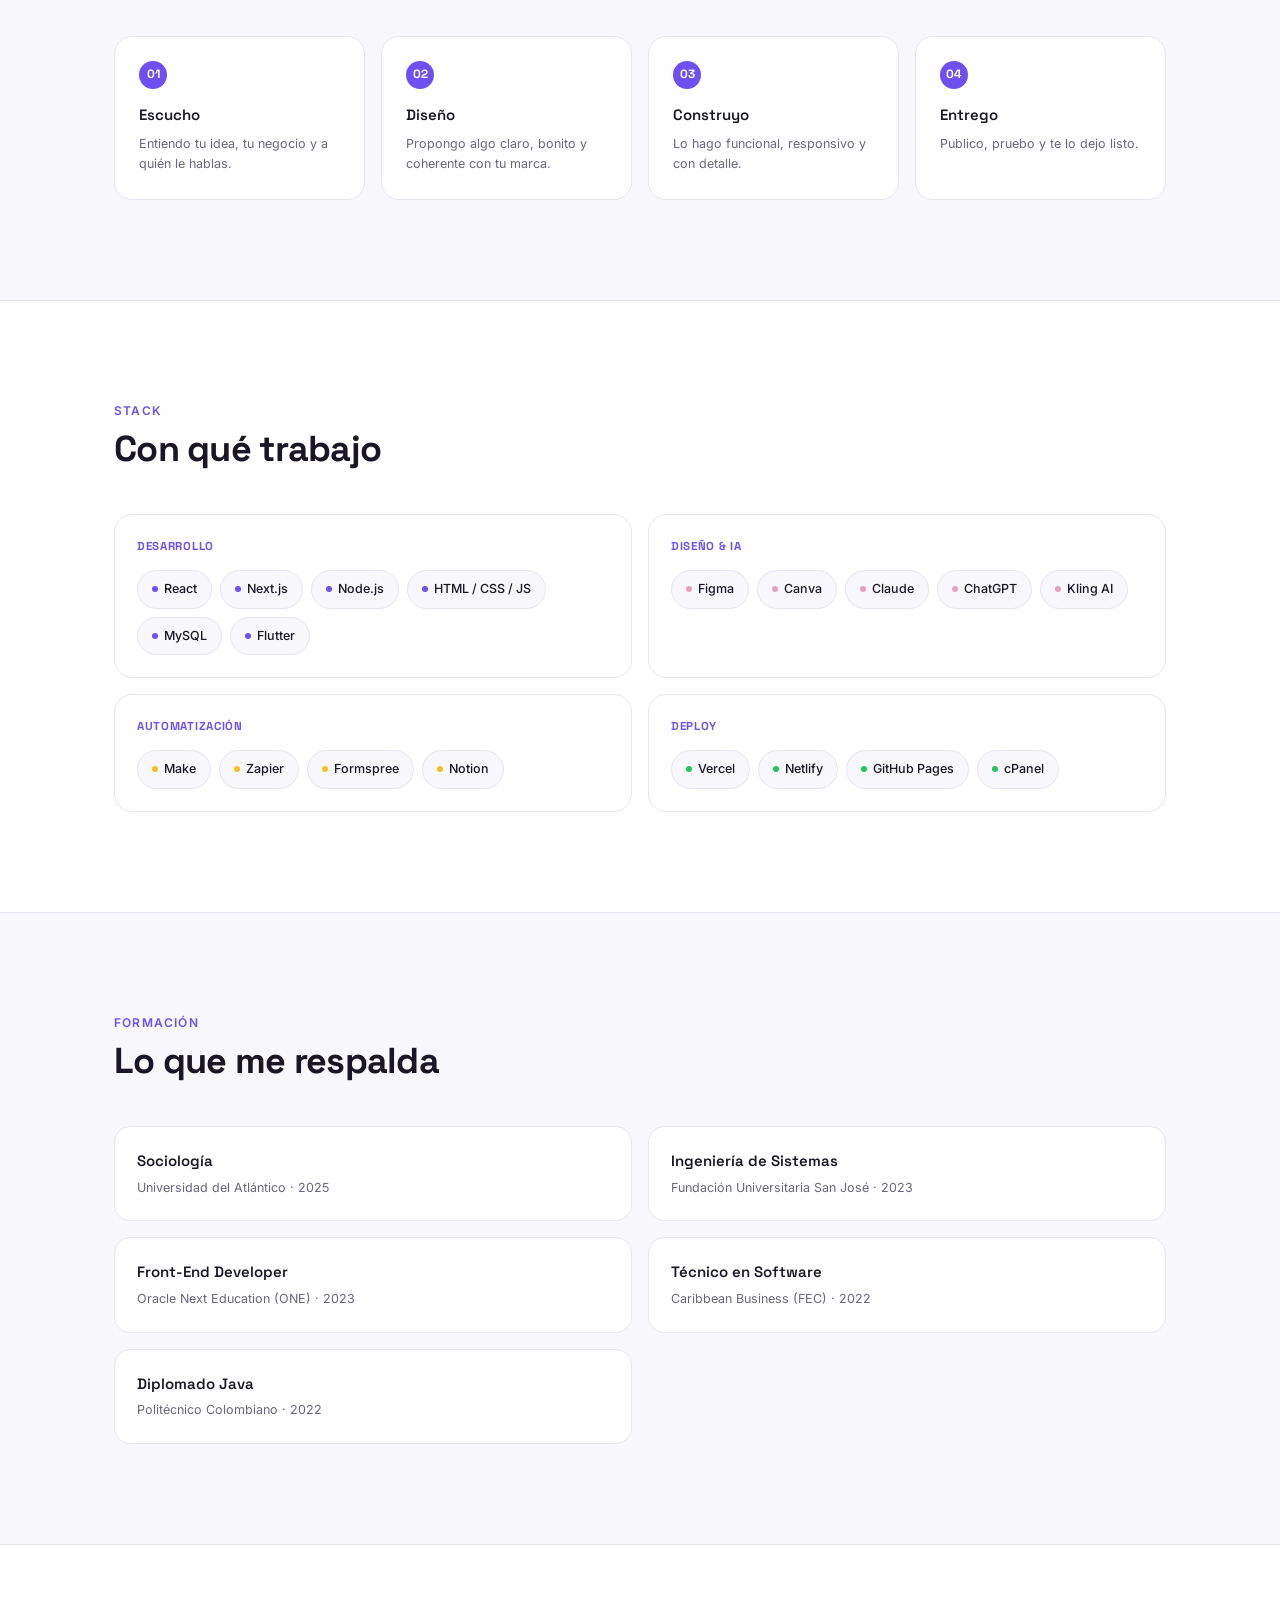
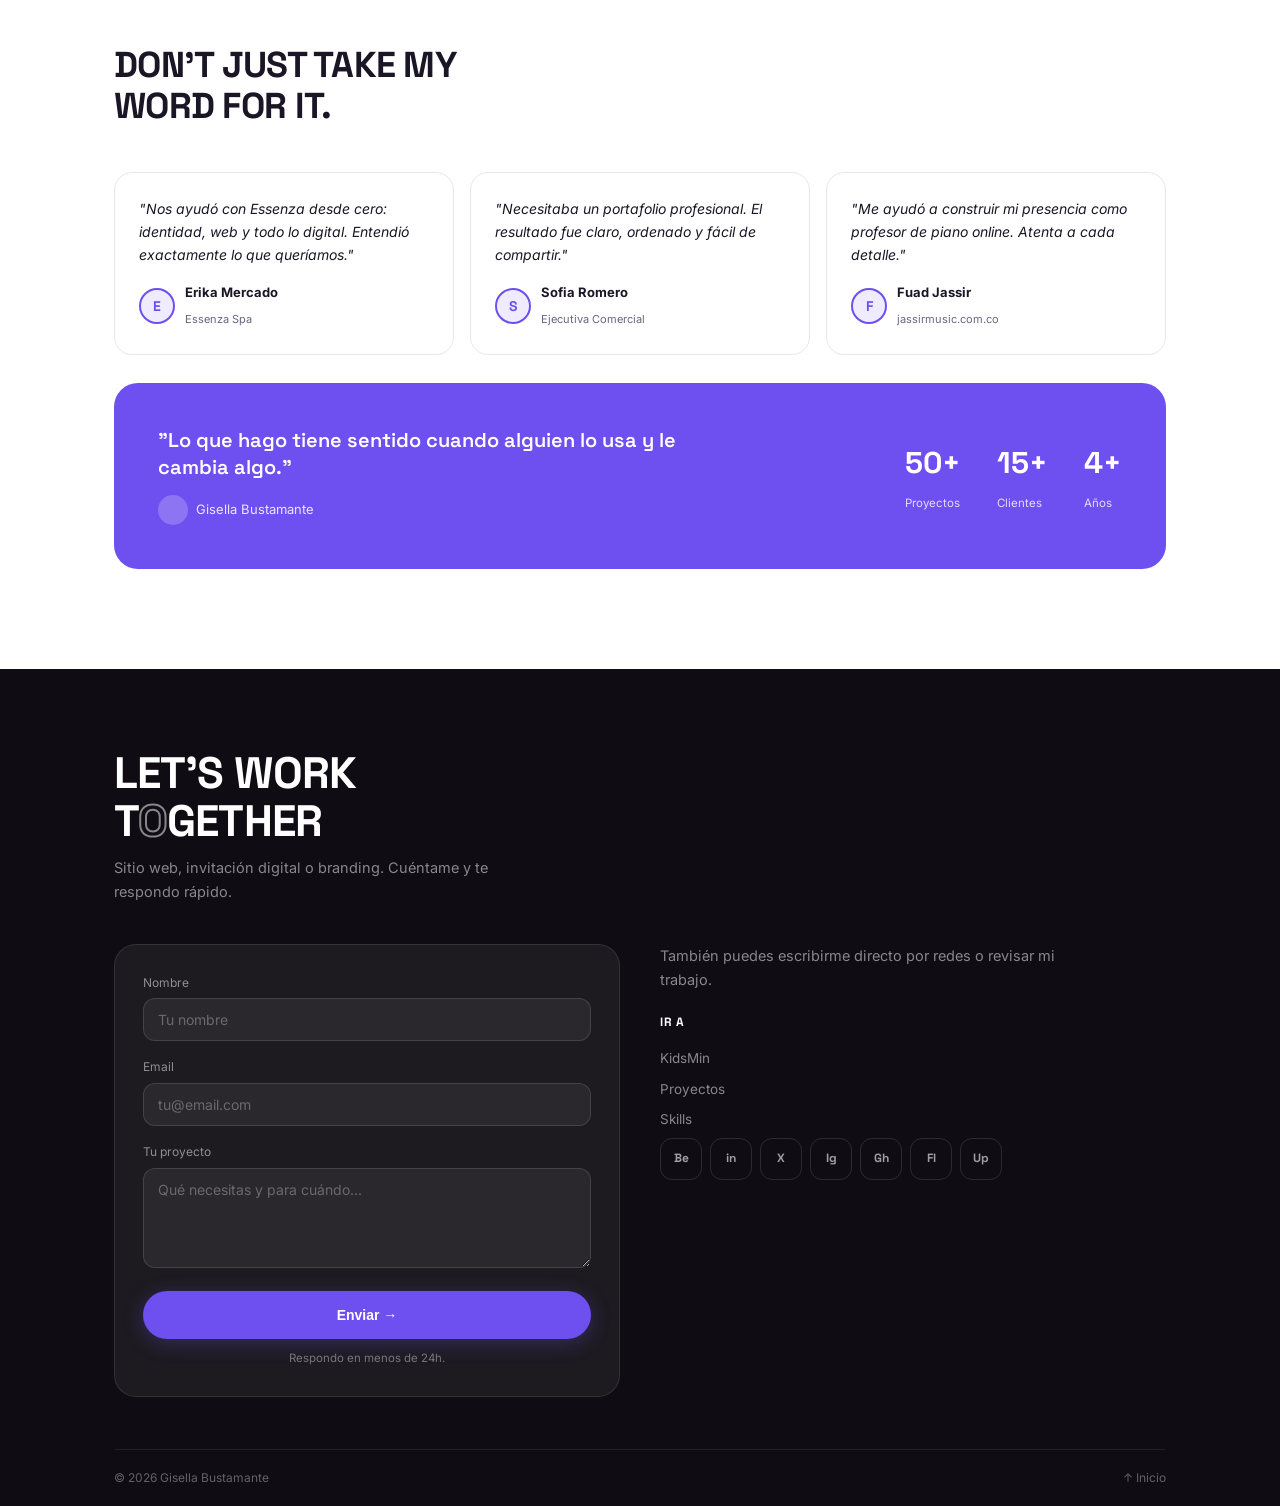
==== commit 4d6d7313: "Add real screenshots for OneTap, Tropicana, Jassir mobile - Replace CSS mockups with real screenshot" ====
--- a/index.html
+++ b/index.html
@@ -148,15 +148,9 @@
 .mock-phone{position:absolute;bottom:12px;right:18px;width:16%;aspect-ratio:9/19;border-radius:10px;border:2px solid rgba(255,255,255,.18);overflow:hidden;box-shadow:0 6px 20px rgba(0,0,0,.3);}
 @media(max-width:640px){.mockup-wrap{padding:16px;}.mock-phone{right:12px;bottom:10px;border-radius:7px;}}
 
-.mock-onetap .mock-laptop{background:linear-gradient(135deg,#166534,#22c55e,#4ade80);}
-.mock-onetap .mock-phone{background:linear-gradient(160deg,#15803d,#34d399);}
-.mock-onetap{background:linear-gradient(180deg,#ecf9f0,#ddf4e4);}
 .mock-sofia .mock-laptop{background:linear-gradient(135deg,#92400e,#f59e0b,#fbbf24);}
 .mock-sofia .mock-phone{background:linear-gradient(160deg,#b45309,#fbbf24);}
 .mock-sofia{background:linear-gradient(180deg,#fef9ec,#fdf0d5);}
-.mock-tropicana .mock-laptop{background:linear-gradient(135deg,#fb923c,#f472b6);}
-.mock-tropicana .mock-phone{background:linear-gradient(160deg,#f97316,#ec4899);}
-.mock-tropicana{background:linear-gradient(180deg,#fef0ec,#fde8e0);}
 
 .mock-label{position:absolute;inset:0;display:flex;align-items:center;justify-content:center;font-family:'Space Grotesk';font-weight:700;font-size:14px;color:rgba(255,255,255,.75);text-align:center;padding:4px;pointer-events:none;}
 .mock-laptop img,.mock-phone img{width:100%;height:100%;object-fit:cover;display:block;}
@@ -463,9 +457,8 @@
       </div>
 
       <div class="proj-card reveal">
-        <div class="mockup-wrap mock-onetap">
-          <div class="mock-laptop"><span class="mock-label">OneTap Scan</span></div>
-          <div class="mock-phone"></div>
+        <div class="proj-thumb">
+          <img src="img/onetap_desktop.png" alt="OneTap Scan" loading="lazy">
         </div>
         <div class="proj-body">
           <span class="proj-tag">React</span>
@@ -489,9 +482,8 @@
       </div>
 
       <div class="proj-card reveal">
-        <div class="mockup-wrap mock-tropicana">
-          <div class="mock-laptop"><span class="mock-label">Tropicana</span></div>
-          <div class="mock-phone"></div>
+        <div class="proj-thumb">
+          <img src="img/tropicana_desktop.png" alt="Tropicana Gelato" loading="lazy">
         </div>
         <div class="proj-body">
           <span class="proj-tag">HTML</span><span class="proj-tag">CSS</span>
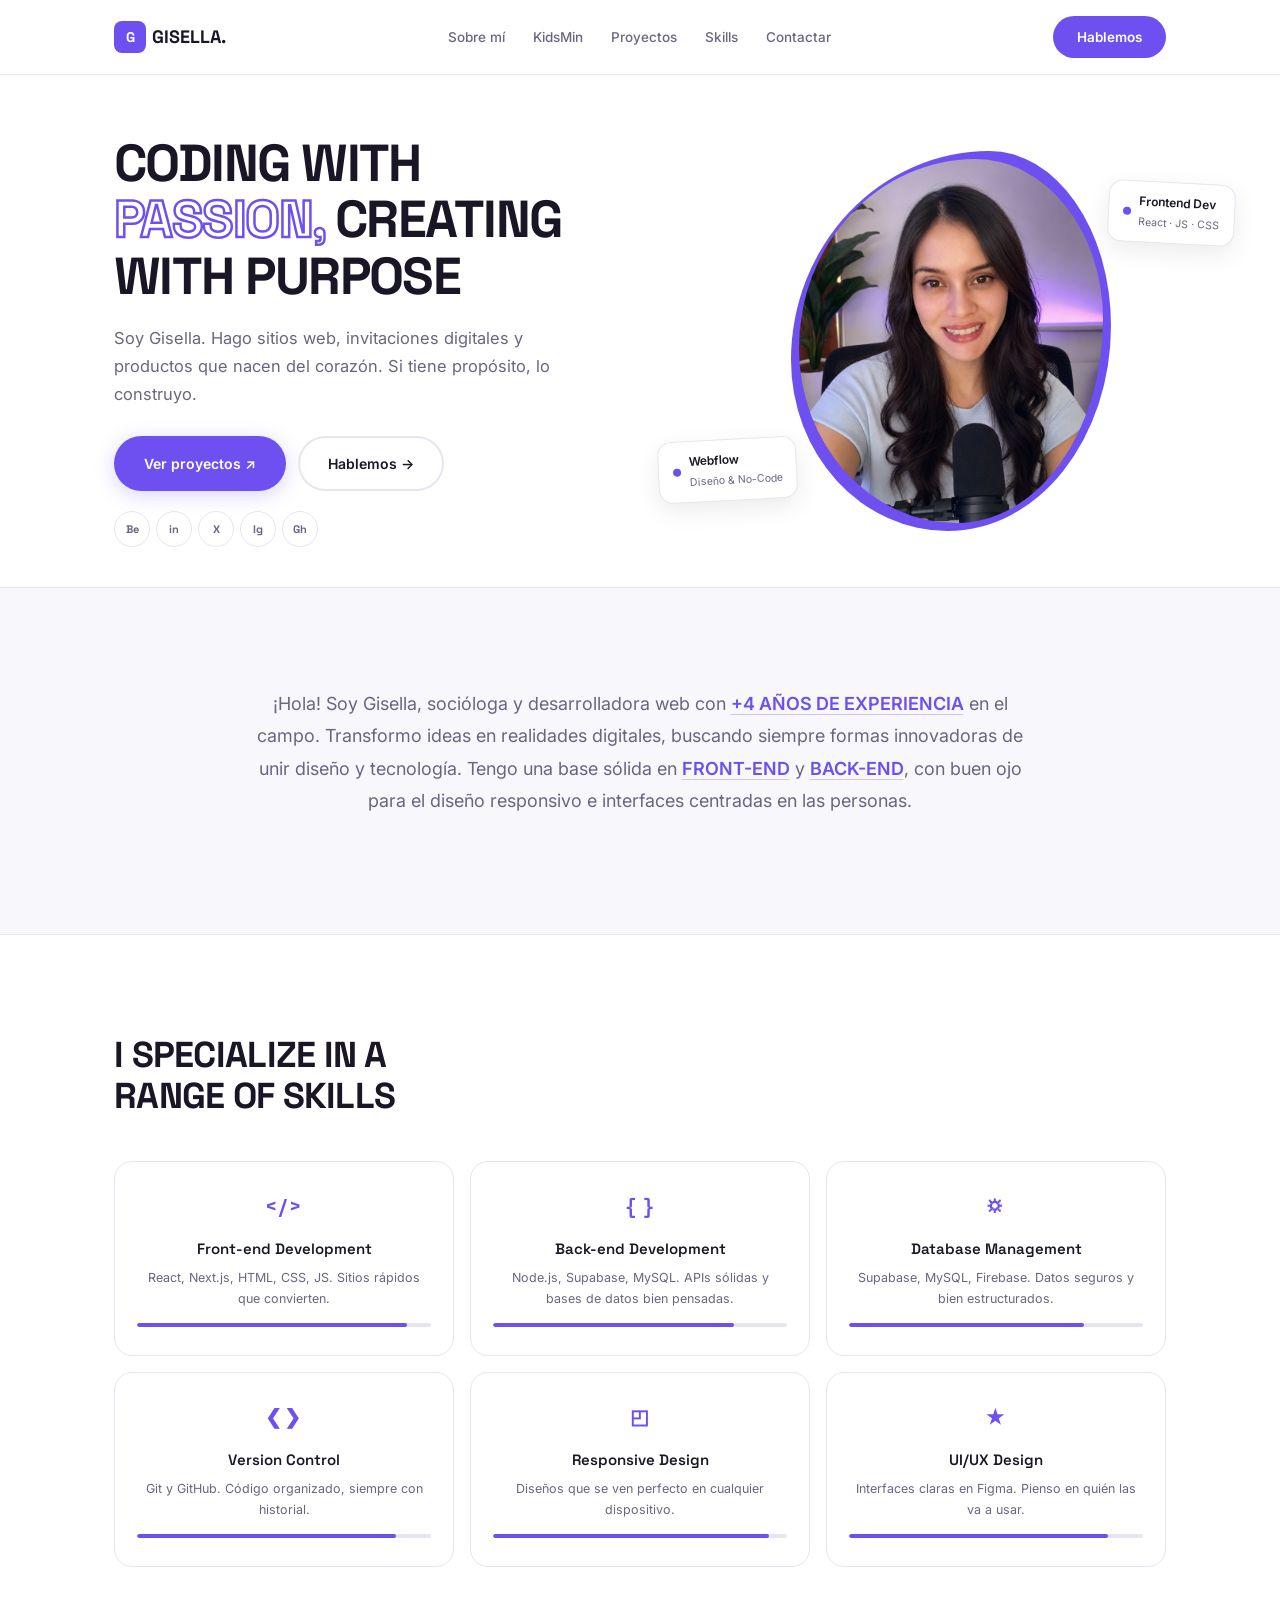
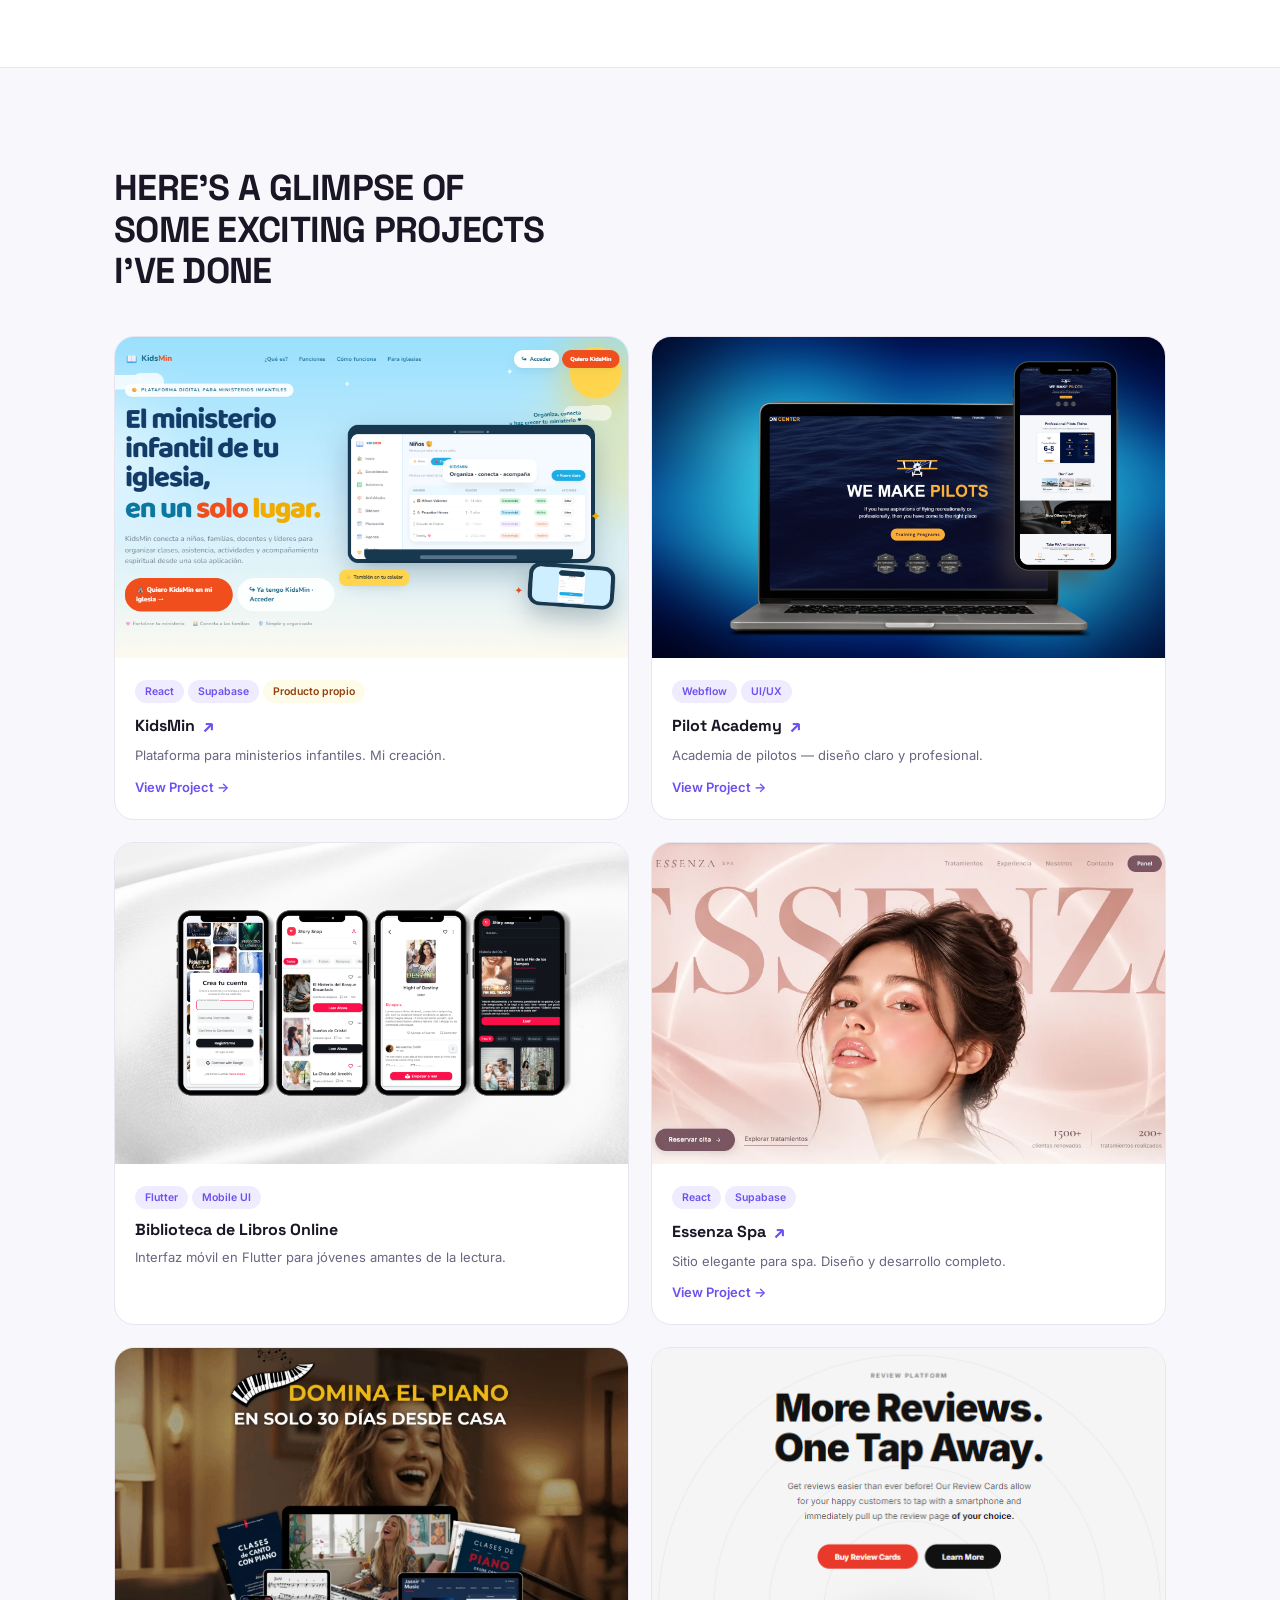
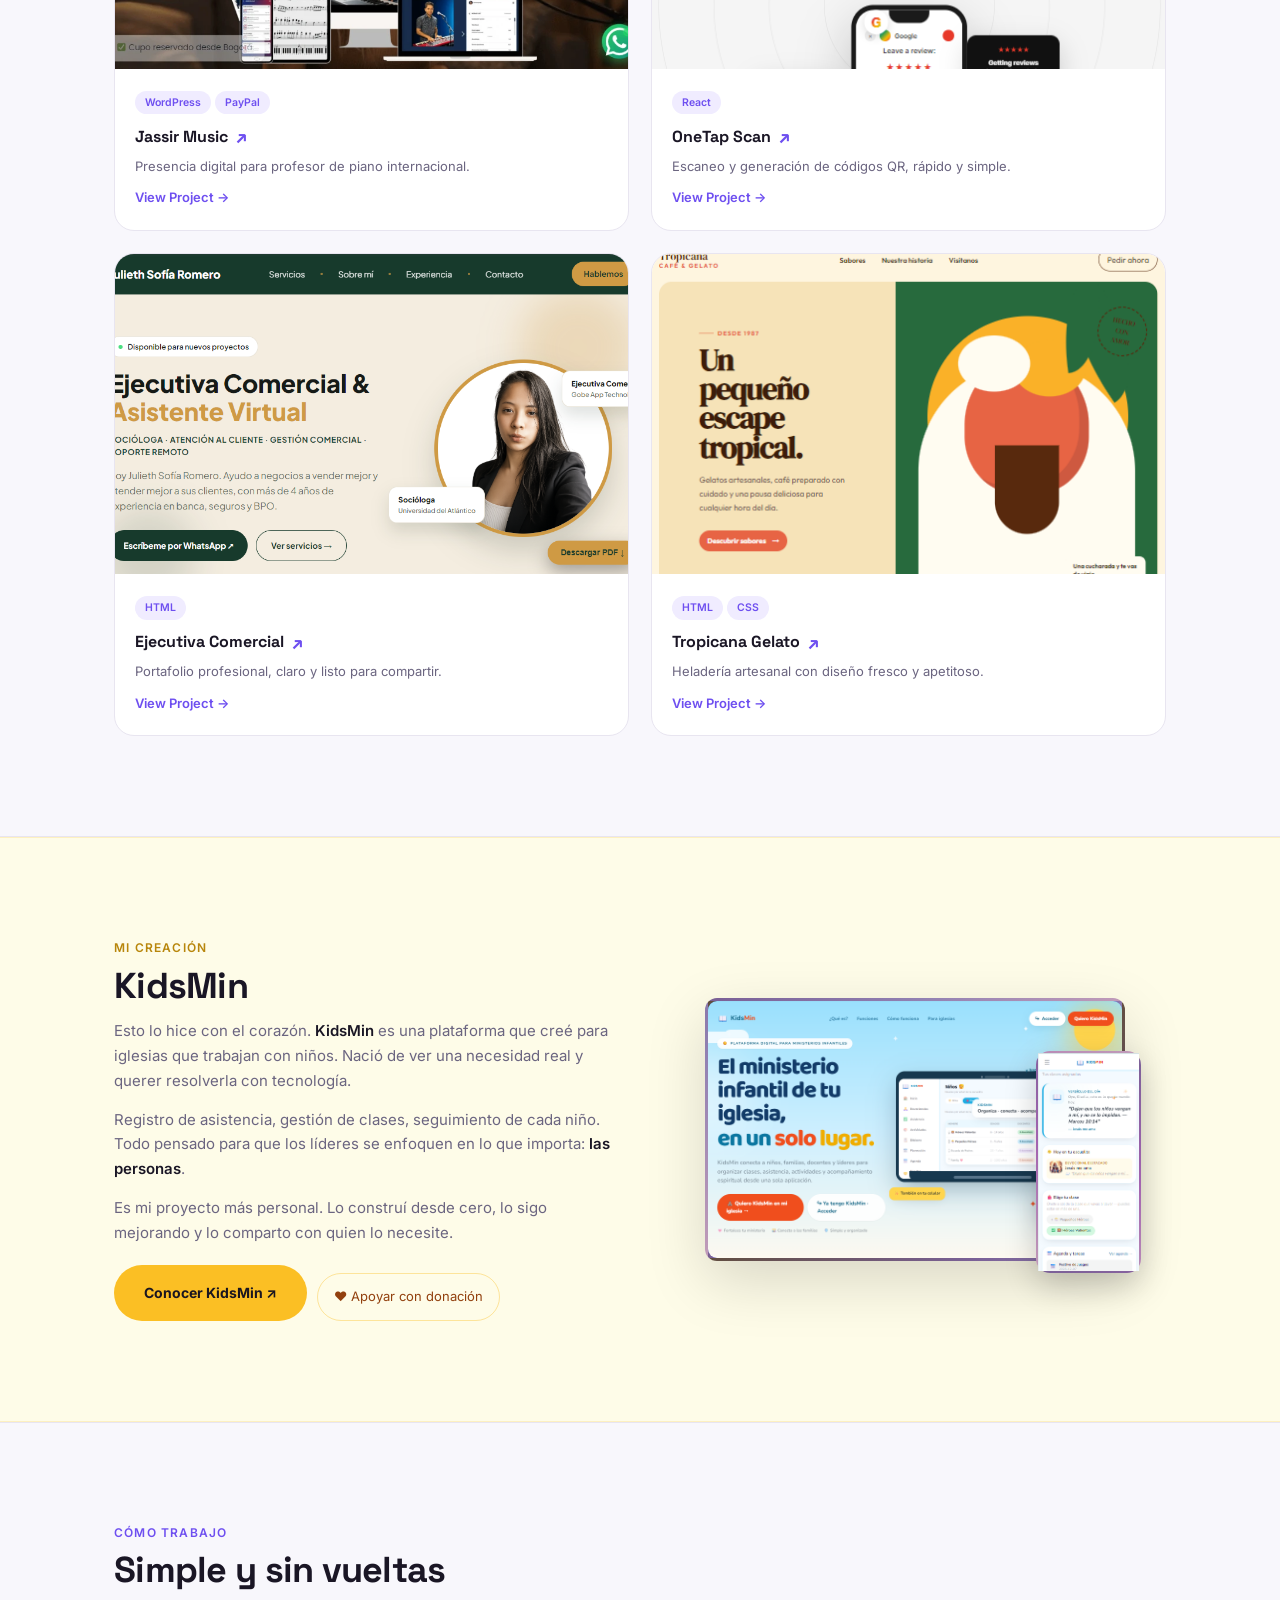
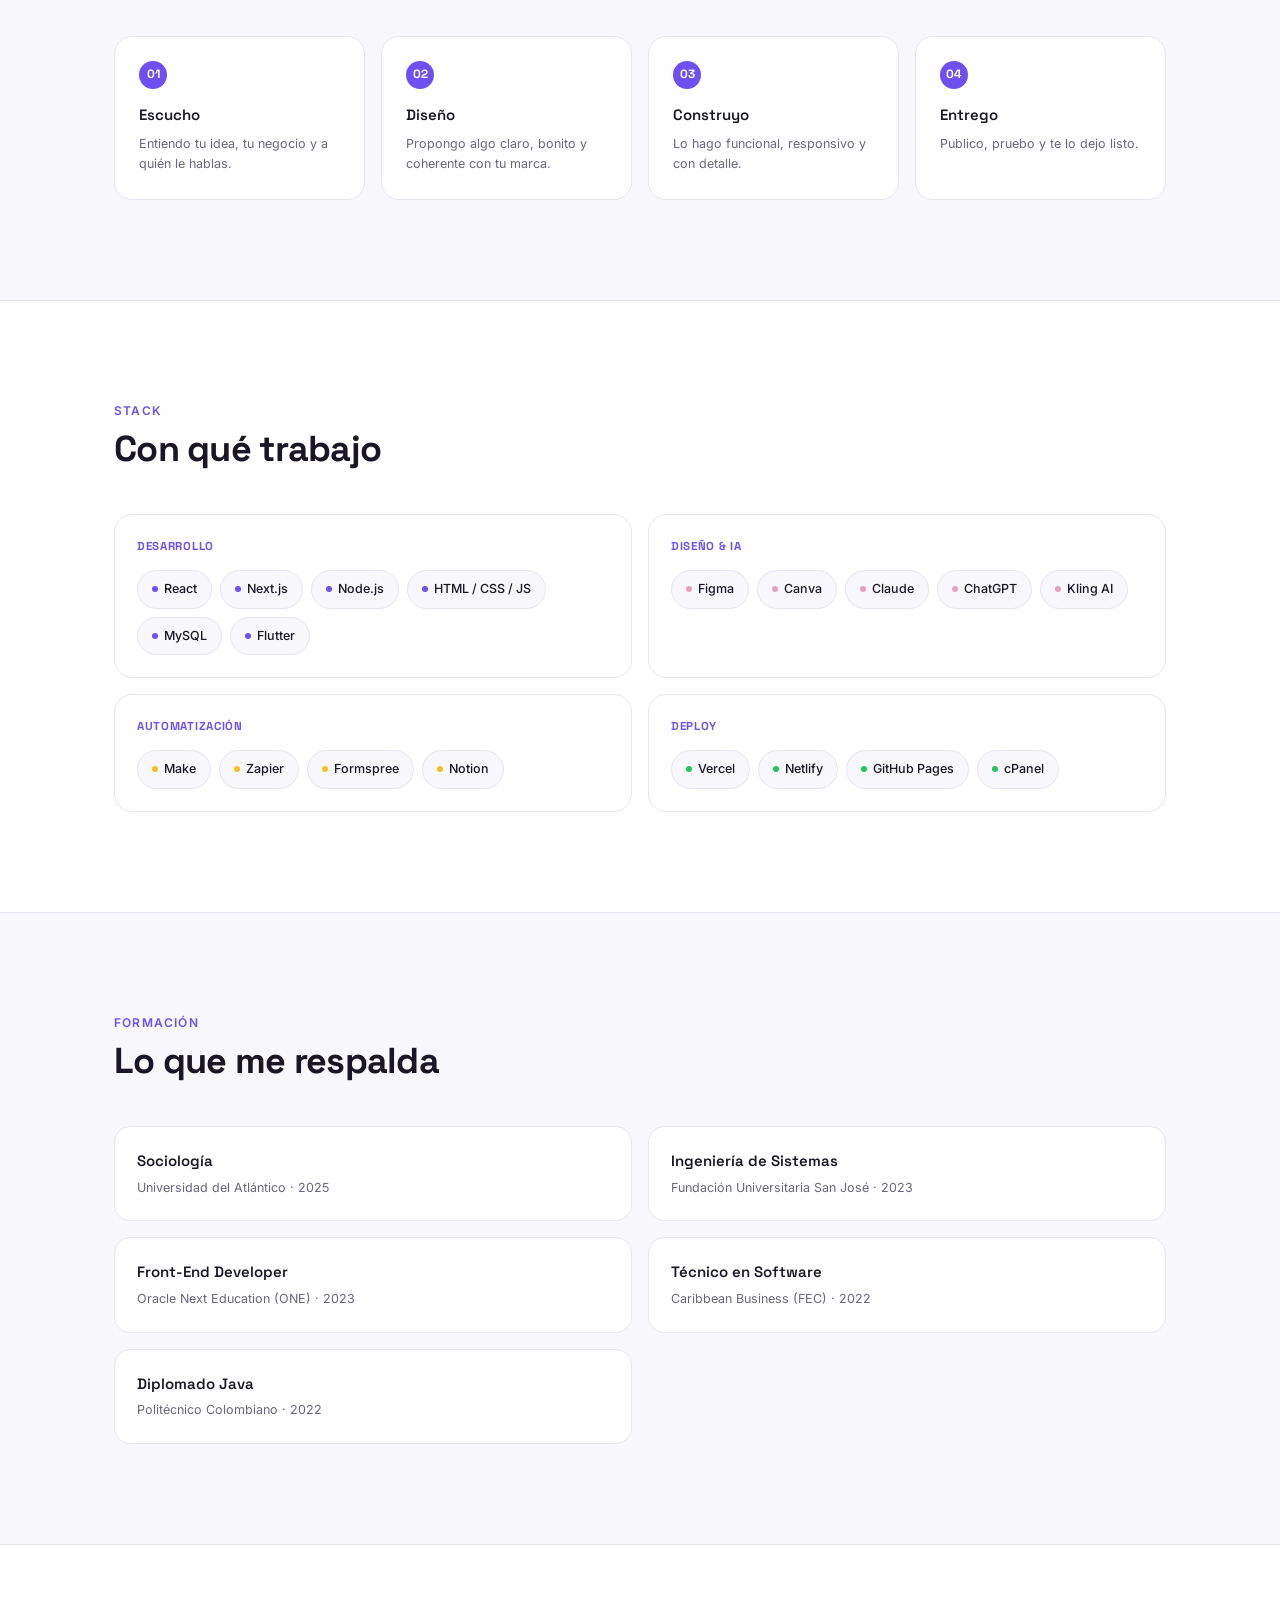
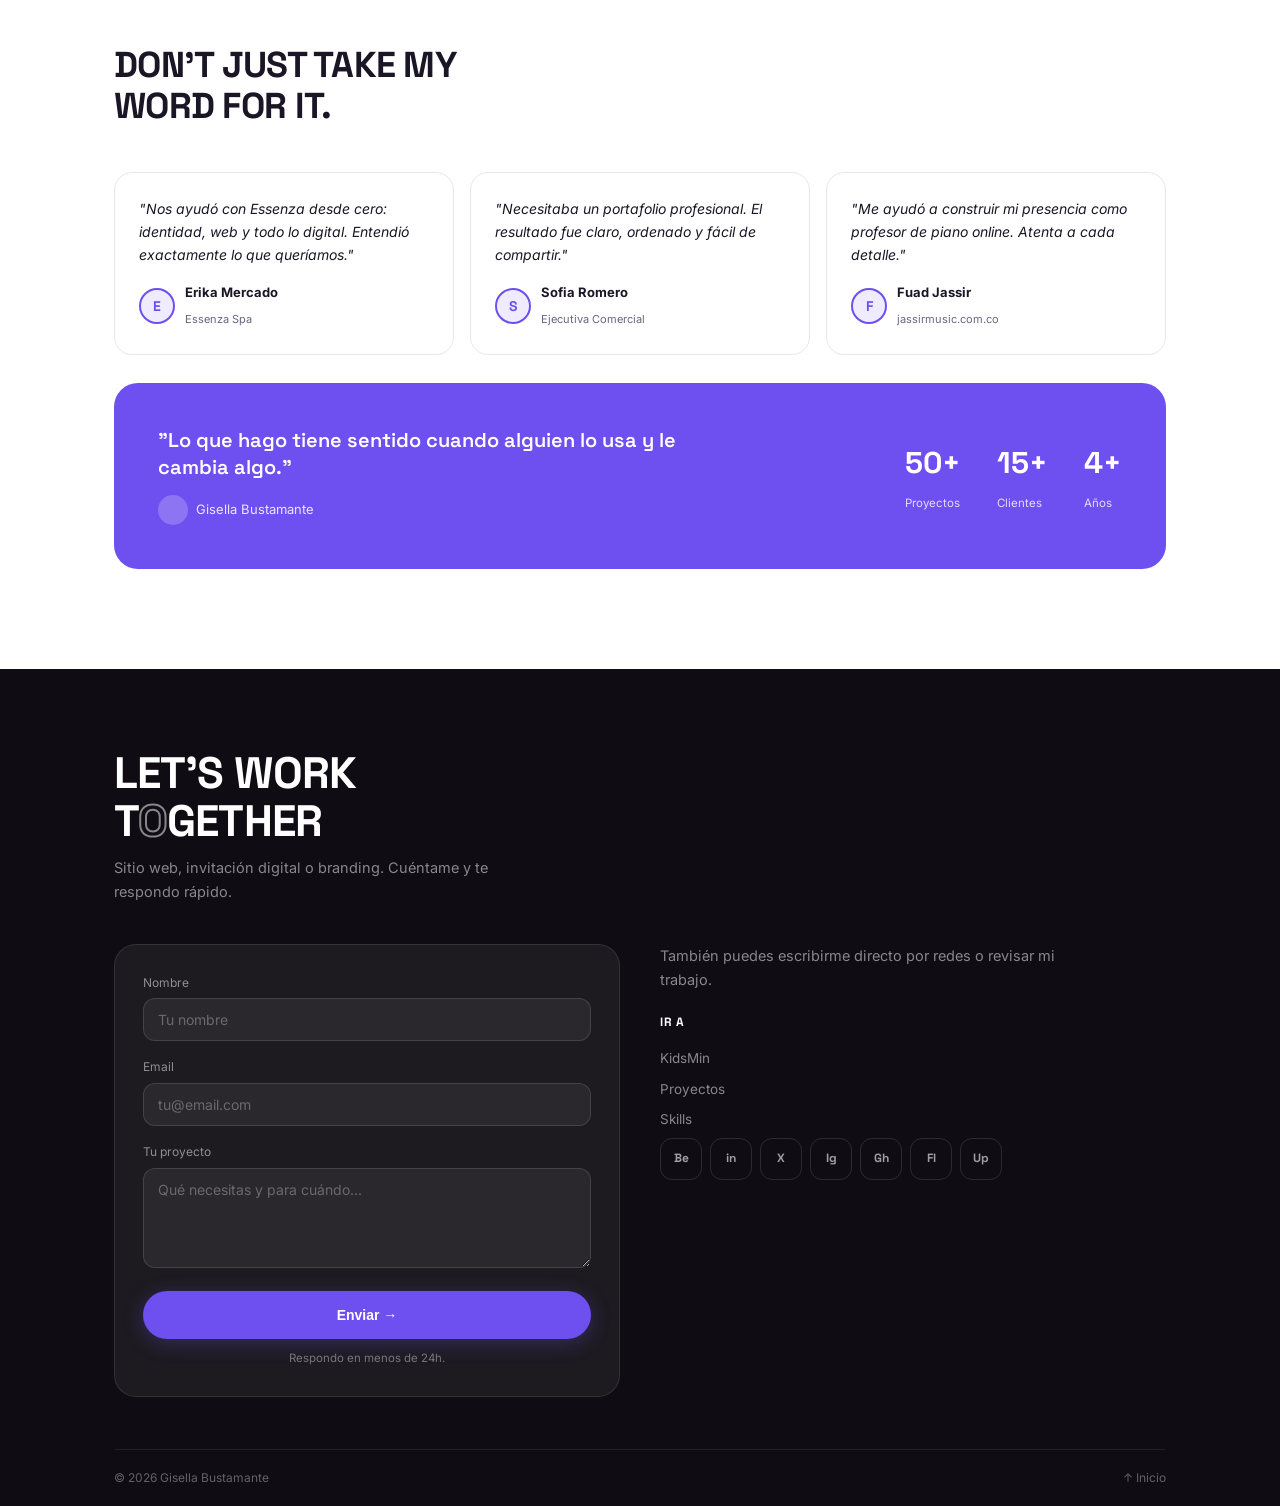
==== commit 03ad4b41: "Add Sofia real screenshot, all projects now use real images Co-Authored-By: Claude Opus 4.6 <noreply" ====
--- a/index.html
+++ b/index.html
@@ -148,9 +148,6 @@
 .mock-phone{position:absolute;bottom:12px;right:18px;width:16%;aspect-ratio:9/19;border-radius:10px;border:2px solid rgba(255,255,255,.18);overflow:hidden;box-shadow:0 6px 20px rgba(0,0,0,.3);}
 @media(max-width:640px){.mockup-wrap{padding:16px;}.mock-phone{right:12px;bottom:10px;border-radius:7px;}}
 
-.mock-sofia .mock-laptop{background:linear-gradient(135deg,#92400e,#f59e0b,#fbbf24);}
-.mock-sofia .mock-phone{background:linear-gradient(160deg,#b45309,#fbbf24);}
-.mock-sofia{background:linear-gradient(180deg,#fef9ec,#fdf0d5);}
 
 .mock-label{position:absolute;inset:0;display:flex;align-items:center;justify-content:center;font-family:'Space Grotesk';font-weight:700;font-size:14px;color:rgba(255,255,255,.75);text-align:center;padding:4px;pointer-events:none;}
 .mock-laptop img,.mock-phone img{width:100%;height:100%;object-fit:cover;display:block;}
@@ -469,9 +466,8 @@
       </div>
 
       <div class="proj-card reveal">
-        <div class="mockup-wrap mock-sofia">
-          <div class="mock-laptop"><span class="mock-label">Sofia Romero</span></div>
-          <div class="mock-phone"></div>
+        <div class="proj-thumb">
+          <img src="img/sofia_desktop.png" alt="Ejecutiva Comercial" loading="lazy">
         </div>
         <div class="proj-body">
           <span class="proj-tag">HTML</span>
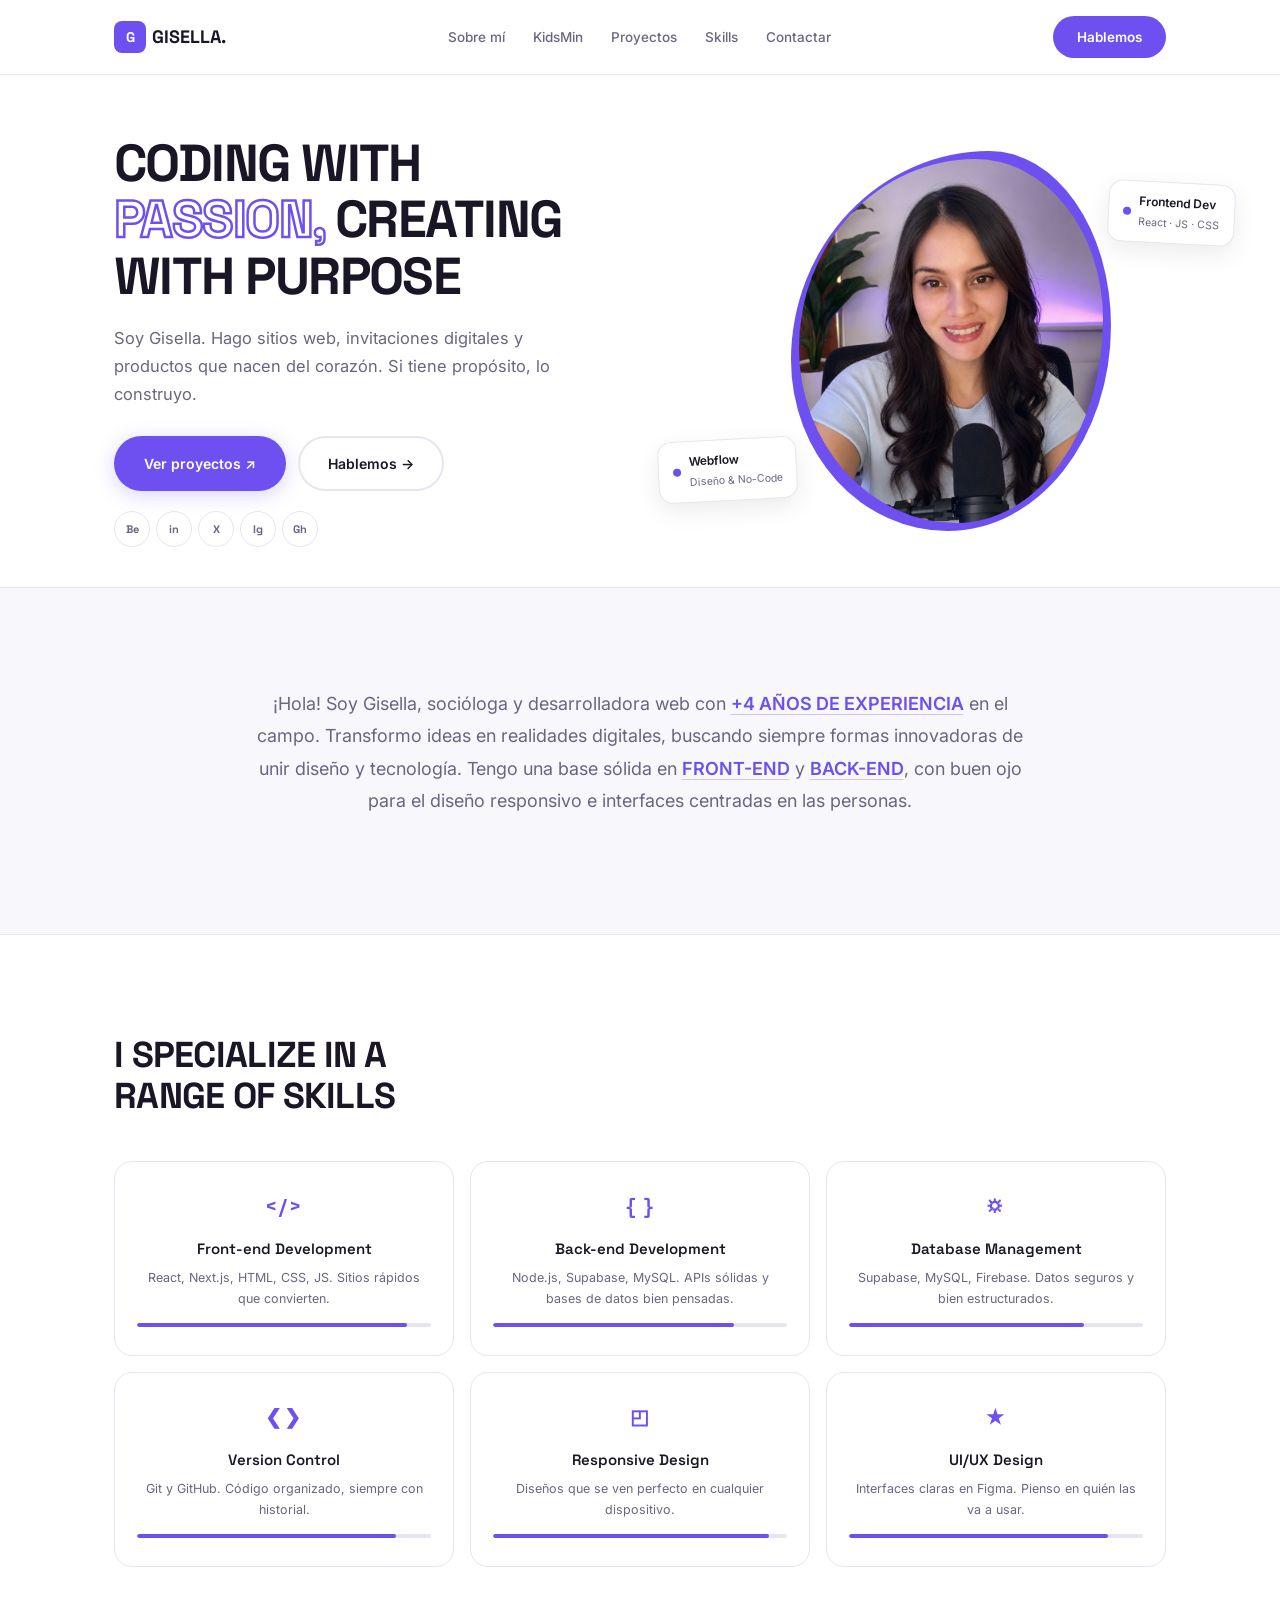
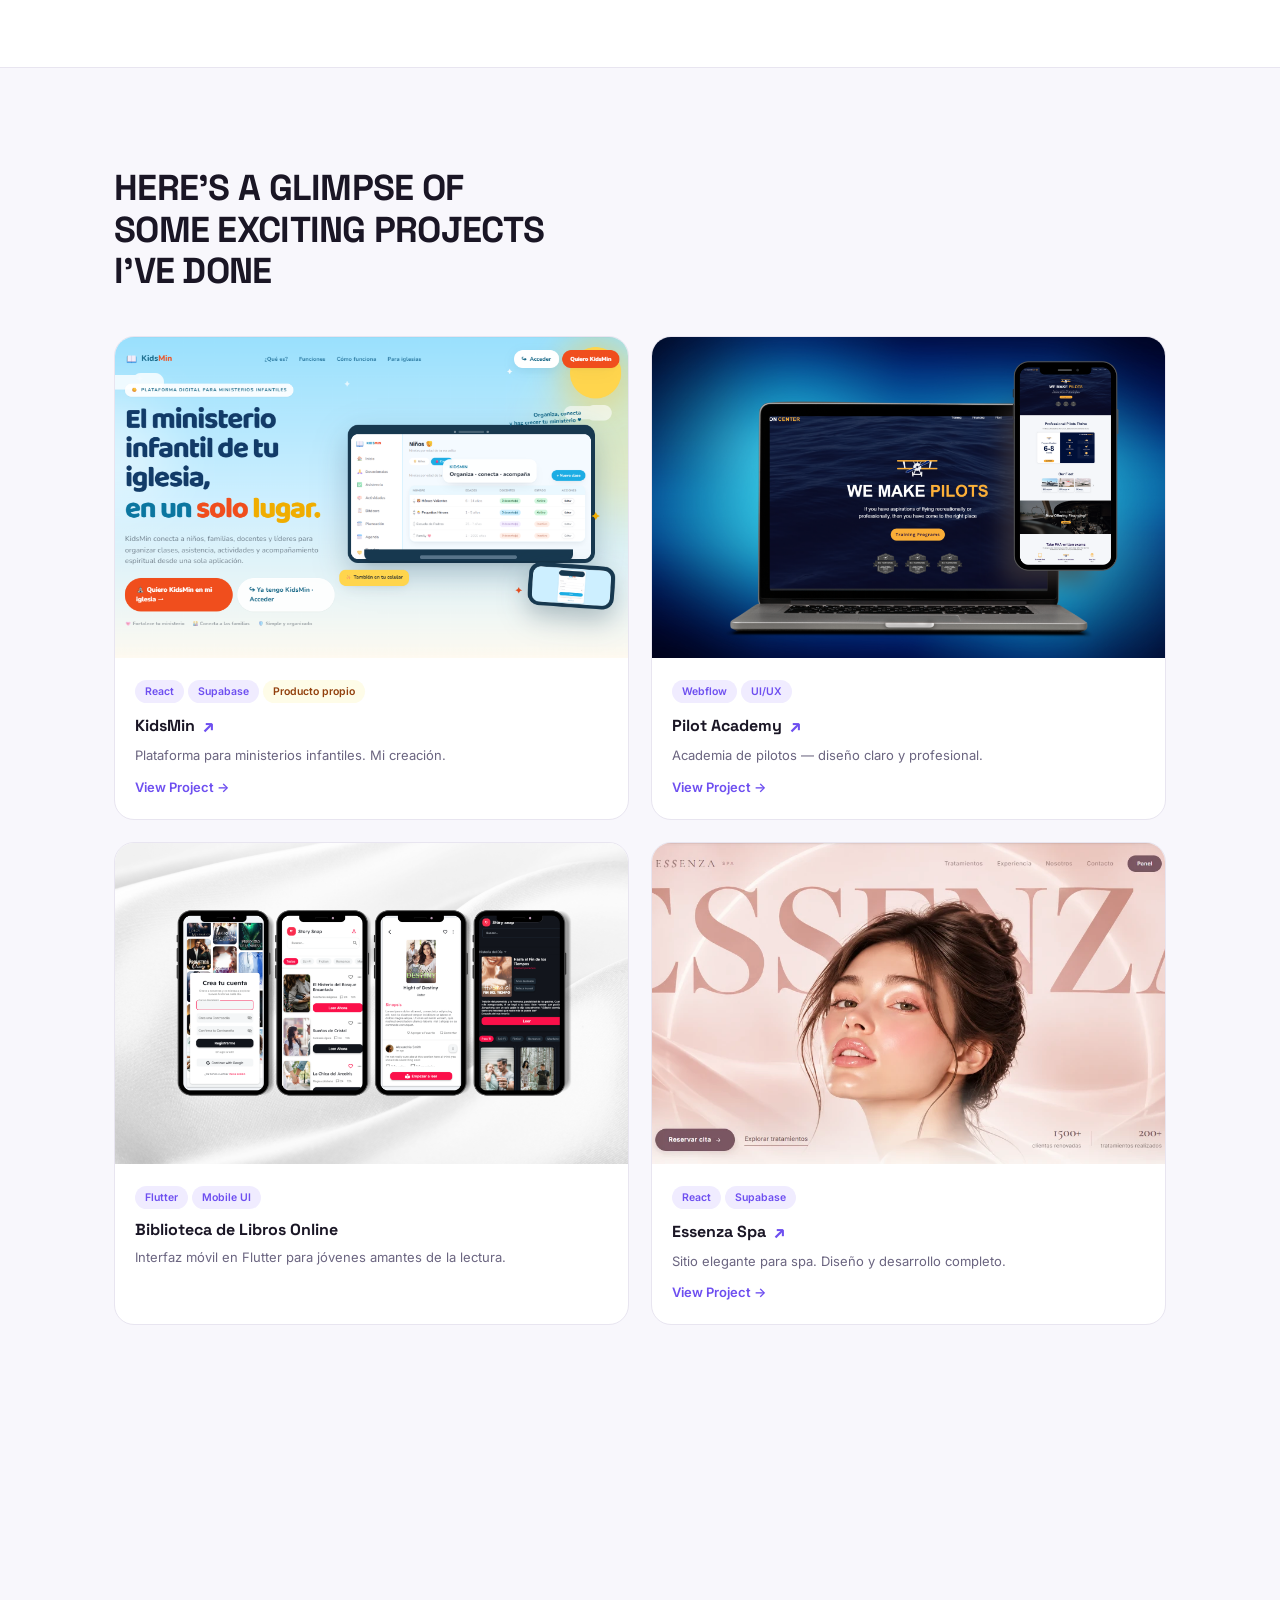
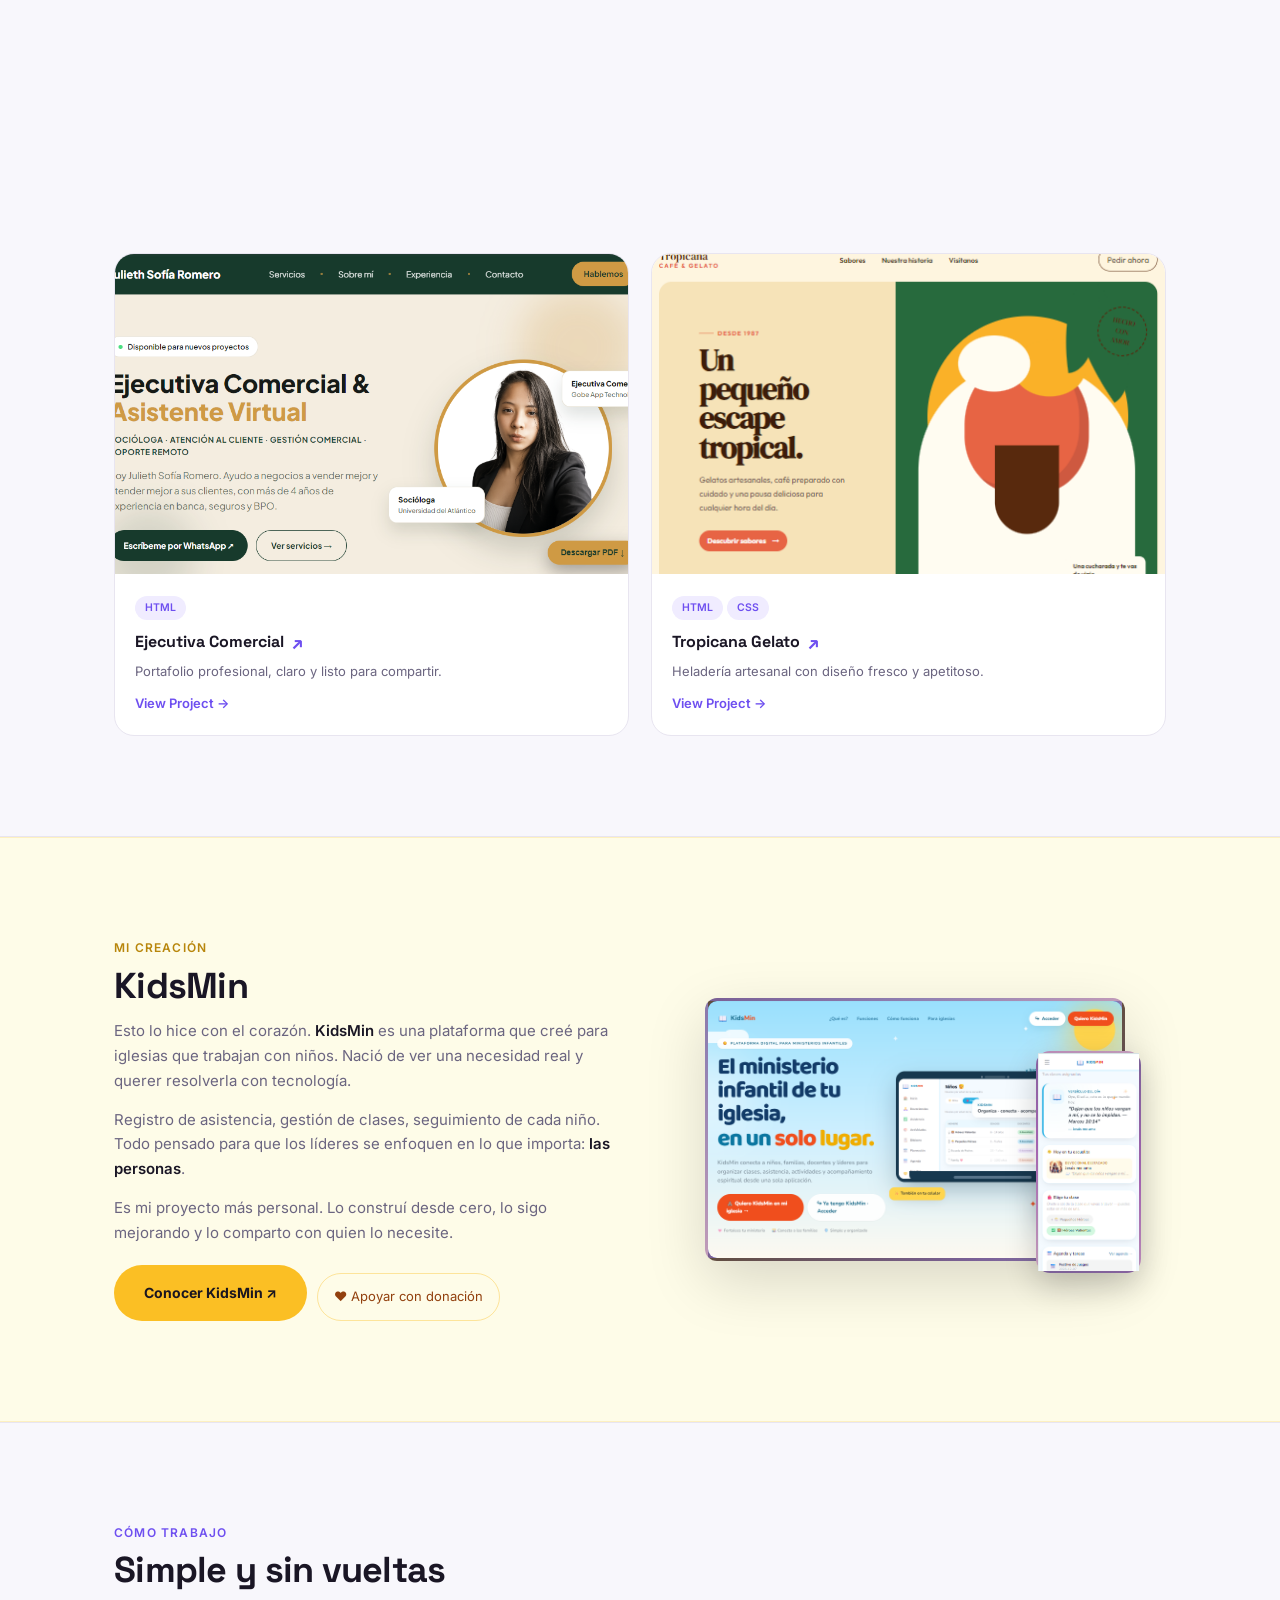
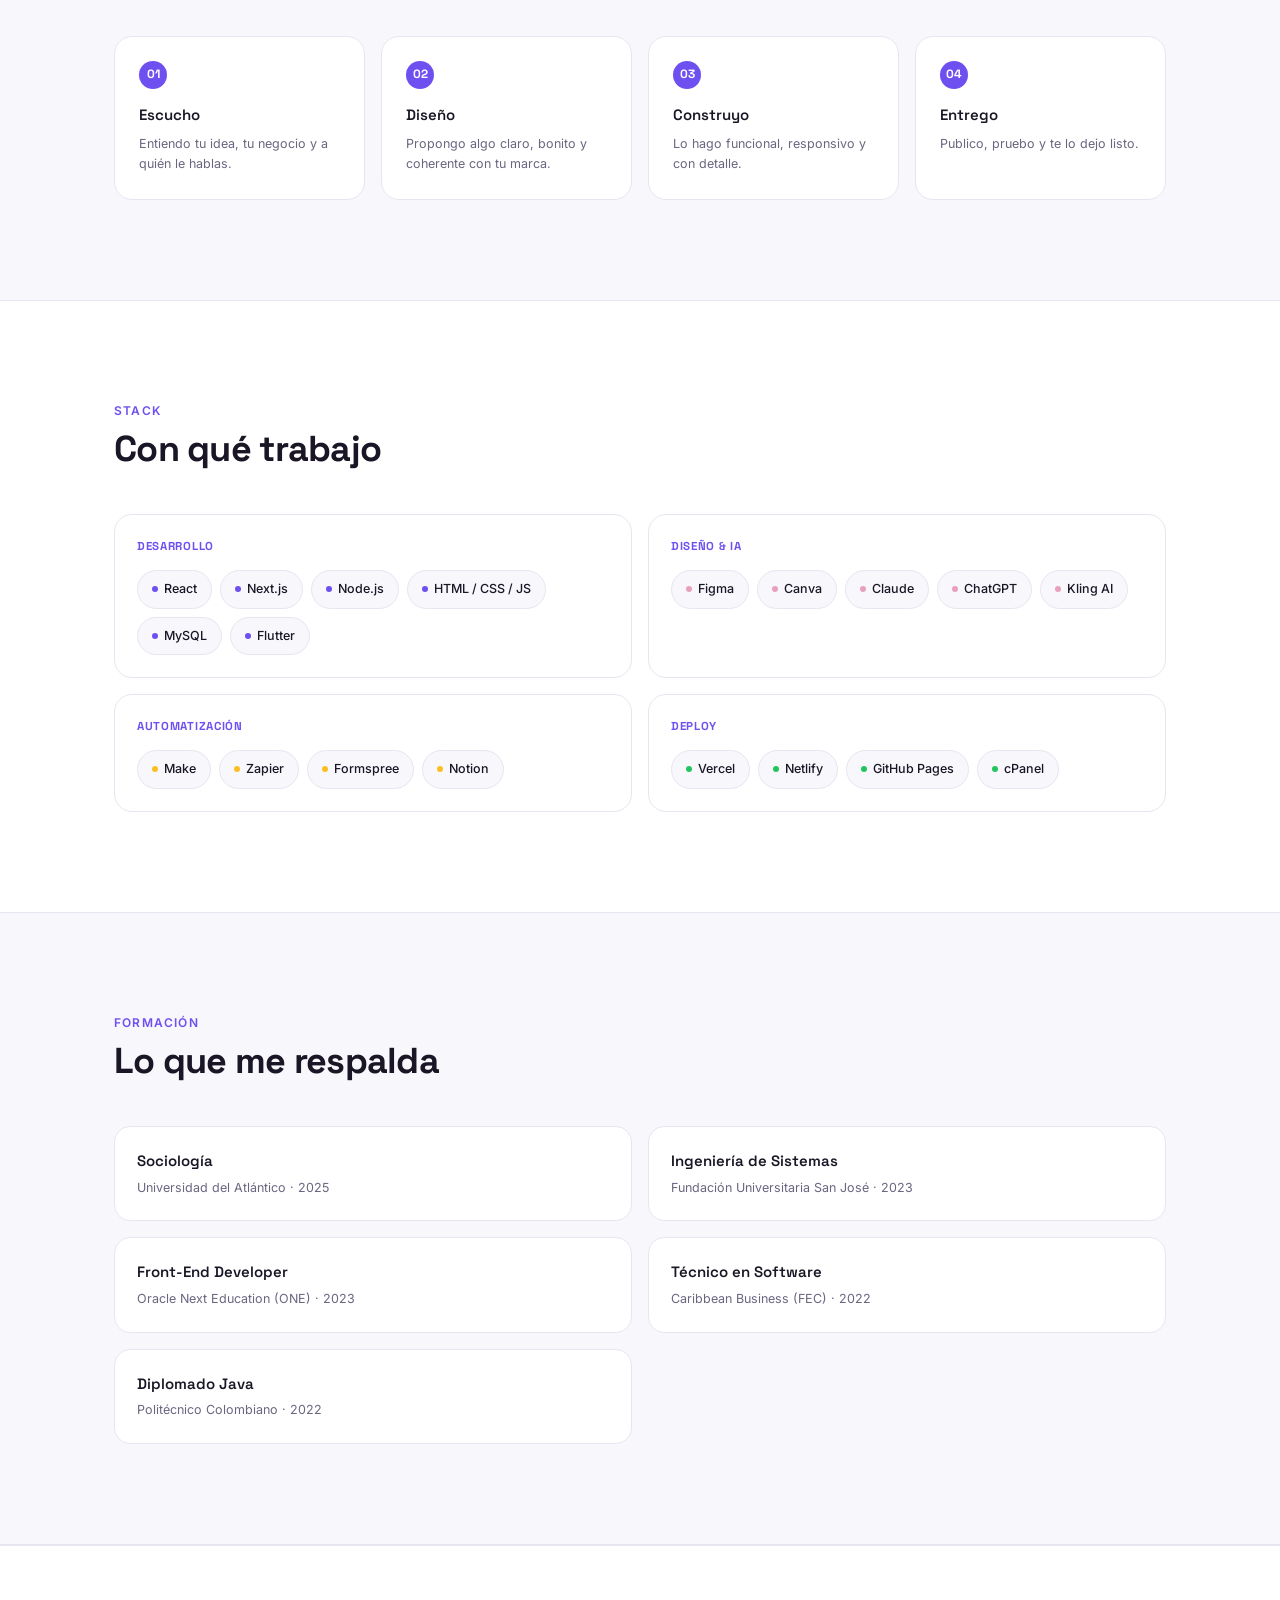
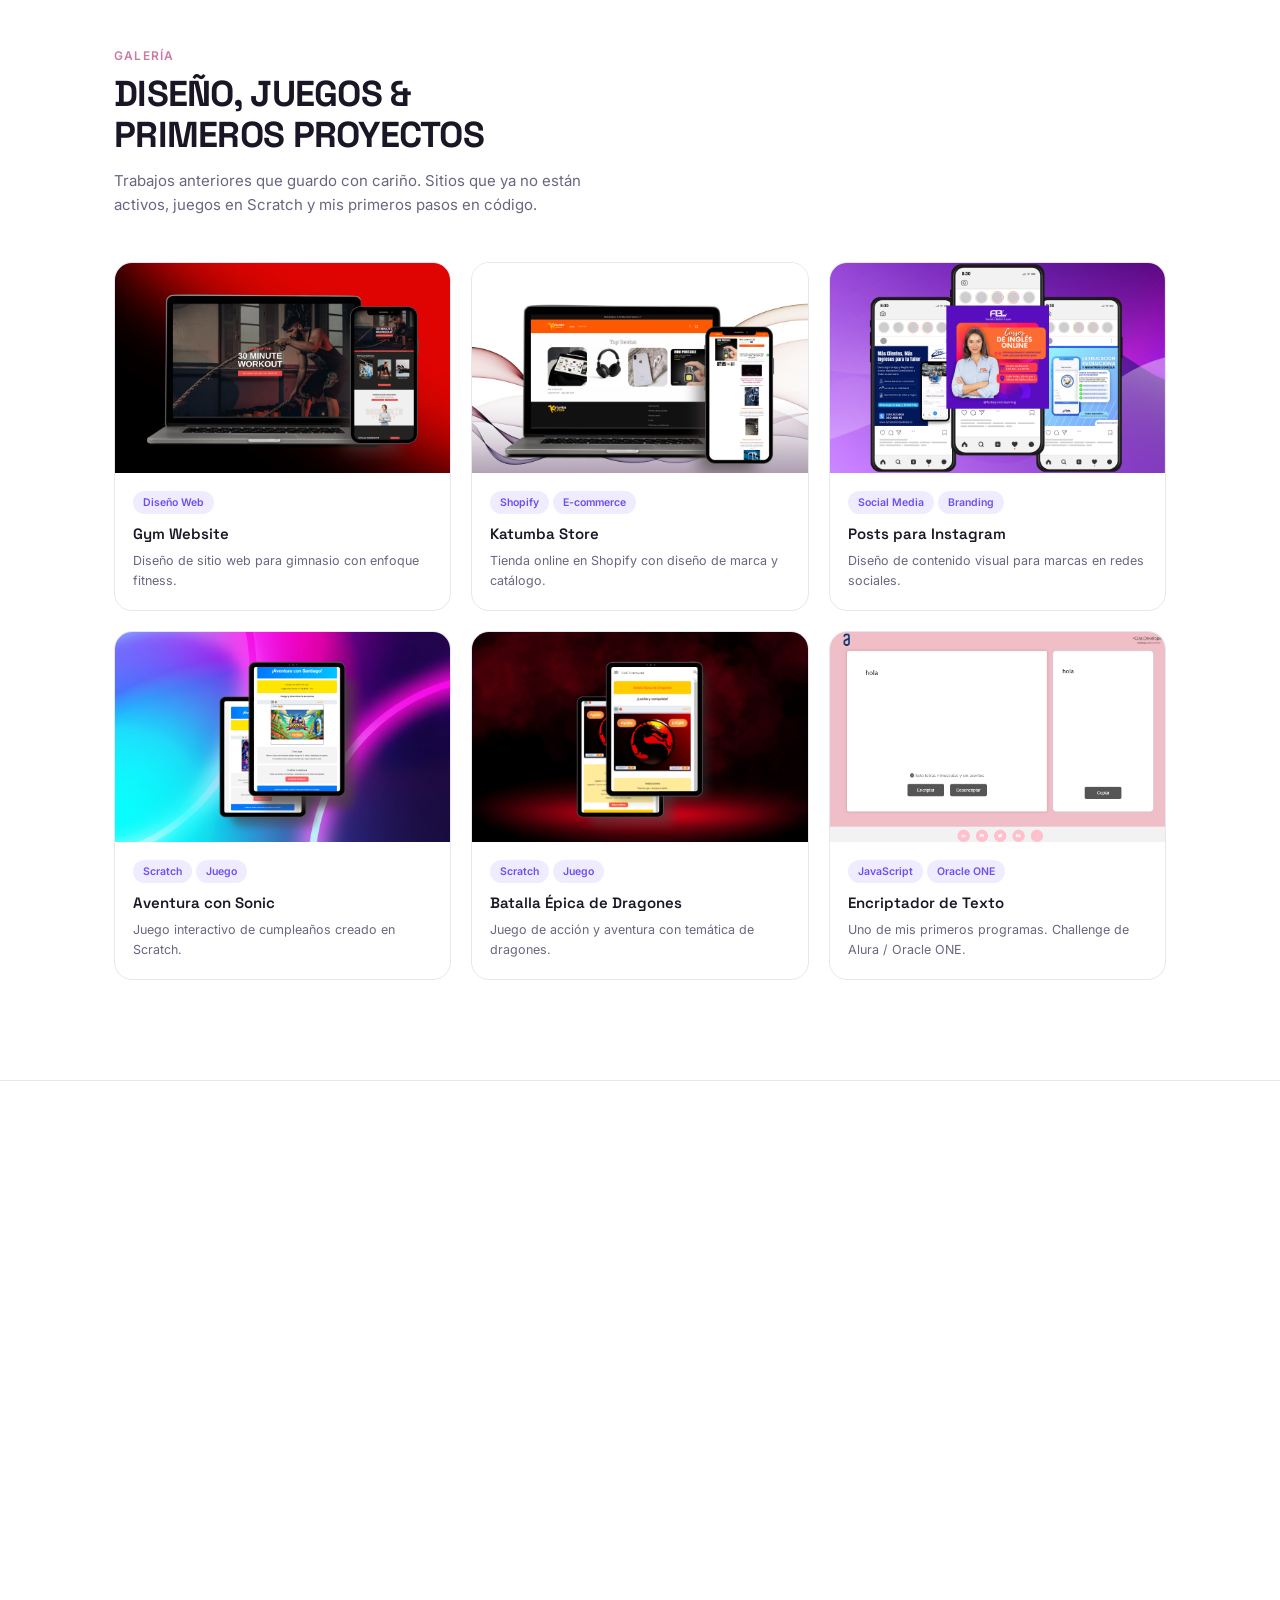
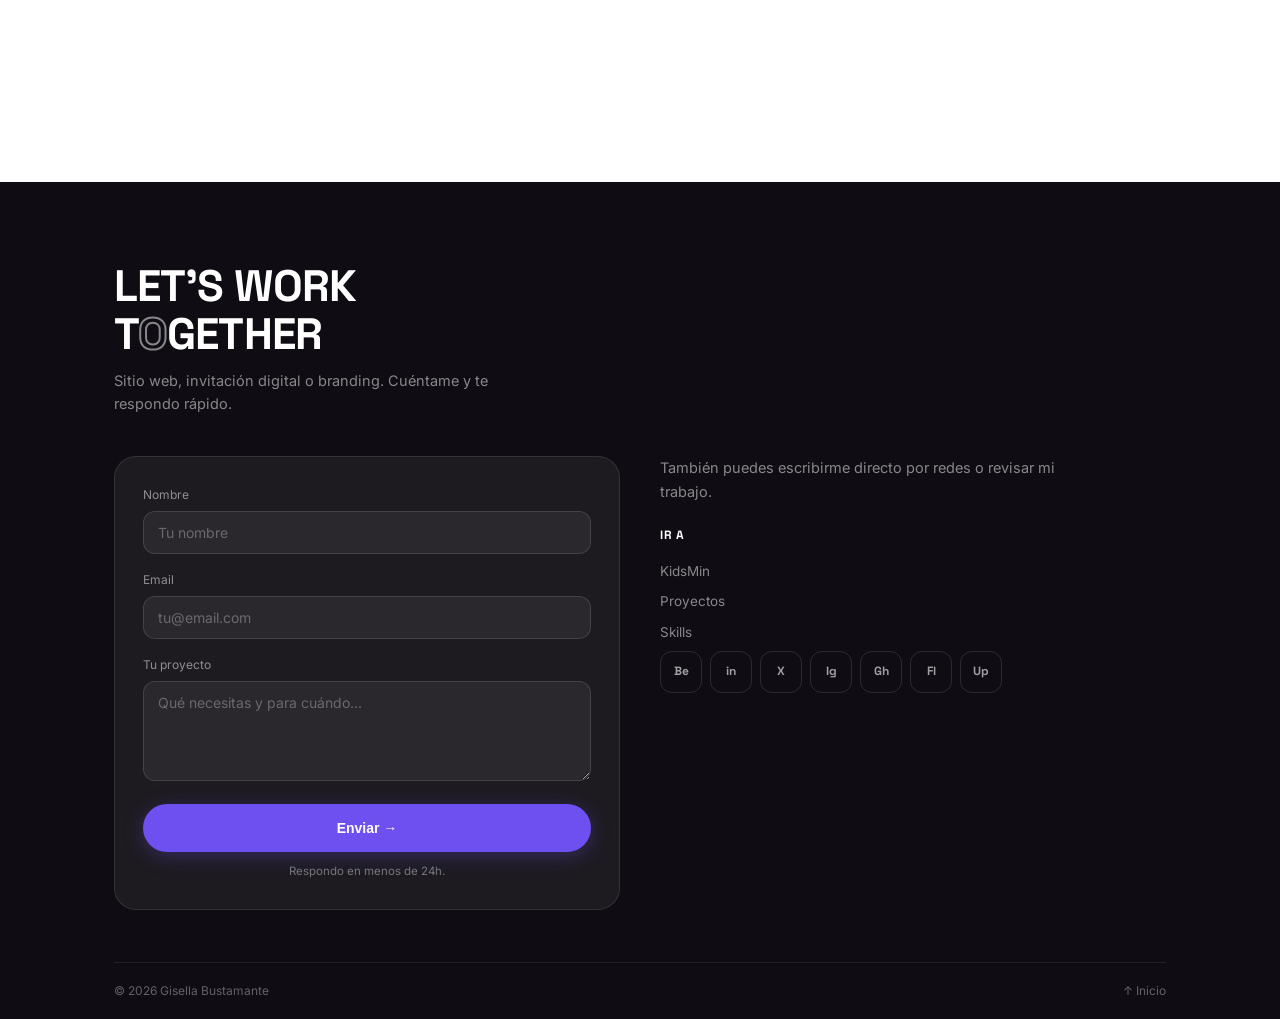
==== commit 776d9b9a: "Add design gallery section, remove Fuad Jassir testimonial, delete unused images - New "Galería de D" ====
--- a/index.html
+++ b/index.html
@@ -212,7 +212,7 @@
 
 /* testimonials */
 .testi-section{background:var(--bg);}
-.testi-grid{display:grid;grid-template-columns:repeat(3,1fr);gap:16px;}
+.testi-grid{display:grid;grid-template-columns:repeat(2,1fr);gap:16px;}
 @media(max-width:820px){.testi-grid{grid-template-columns:1fr;}}
 .testi-card{background:var(--card);border:1.5px solid var(--card-border);border-radius:18px;padding:24px;}
 .testi-card p{font-size:14px;color:var(--text);margin-bottom:16px;line-height:1.65;font-style:italic;}
@@ -262,6 +262,19 @@
 .foot-bottom a{color:rgba(255,255,255,.35);}
 .foot-bottom a:hover{color:var(--purple);}
 
+/* gallery */
+.gallery-section{background:var(--bg);border-top:1px solid var(--card-border);border-bottom:1px solid var(--card-border);}
+.gallery-grid{display:grid;grid-template-columns:repeat(3,1fr);gap:20px;}
+@media(max-width:820px){.gallery-grid{grid-template-columns:1fr 1fr;}}
+@media(max-width:480px){.gallery-grid{grid-template-columns:1fr;}}
+.gallery-card{background:var(--card);border:1.5px solid var(--card-border);border-radius:18px;overflow:hidden;transition:transform .3s,border-color .3s,box-shadow .3s;}
+.gallery-card:hover{transform:translateY(-5px);border-color:var(--rose);box-shadow:0 12px 32px rgba(232,160,191,.12);}
+.gallery-thumb{width:100%;aspect-ratio:16/10;overflow:hidden;}
+.gallery-thumb img{width:100%;height:100%;object-fit:cover;display:block;}
+.gallery-body{padding:14px 18px 18px;}
+.gallery-body h4{font-size:15px;font-weight:600;margin-bottom:4px;}
+.gallery-body p{font-size:12.5px;color:var(--text-secondary);}
+
 /* cursor */
 .cursor-dot{position:fixed;width:10px;height:10px;border-radius:50%;background:var(--purple);pointer-events:none;z-index:200;transform:translate(-50%,-50%);transition:transform .12s;display:none;}
 .cursor-ring{position:fixed;width:34px;height:34px;border-radius:50%;border:1.5px solid var(--purple);pointer-events:none;z-index:200;transform:translate(-50%,-50%);transition:transform .18s,width .2s,height .2s,opacity .2s;display:none;opacity:.5;}
@@ -603,6 +616,86 @@
   </div>
 </section>
 
+<!-- GALERÍA DE DISEÑO -->
+<section id="gallery" class="gallery-section">
+  <div class="wrap">
+    <div class="sec-head reveal">
+      <div class="eyebrow eyebrow-rose">Galería</div>
+      <h2 class="sec-title-xl">DISEÑO, JUEGOS &<br>PRIMEROS PROYECTOS</h2>
+      <p class="sec-sub">Trabajos anteriores que guardo con cariño. Sitios que ya no están activos, juegos en Scratch y mis primeros pasos en código.</p>
+    </div>
+    <div class="gallery-grid">
+
+      <div class="gallery-card reveal">
+        <div class="gallery-thumb">
+          <img src="img/gymweb.png" alt="Gym Website" loading="lazy">
+        </div>
+        <div class="gallery-body">
+          <span class="proj-tag">Diseño Web</span>
+          <h4>Gym Website</h4>
+          <p>Diseño de sitio web para gimnasio con enfoque fitness.</p>
+        </div>
+      </div>
+
+      <div class="gallery-card reveal">
+        <div class="gallery-thumb">
+          <img src="img/shopify.png" alt="Katumba Store" loading="lazy">
+        </div>
+        <div class="gallery-body">
+          <span class="proj-tag">Shopify</span><span class="proj-tag">E-commerce</span>
+          <h4>Katumba Store</h4>
+          <p>Tienda online en Shopify con diseño de marca y catálogo.</p>
+        </div>
+      </div>
+
+      <div class="gallery-card reveal">
+        <div class="gallery-thumb">
+          <img src="img/instagram_designs.png" alt="Diseño para Instagram" loading="lazy">
+        </div>
+        <div class="gallery-body">
+          <span class="proj-tag">Social Media</span><span class="proj-tag">Branding</span>
+          <h4>Posts para Instagram</h4>
+          <p>Diseño de contenido visual para marcas en redes sociales.</p>
+        </div>
+      </div>
+
+      <div class="gallery-card reveal">
+        <div class="gallery-thumb">
+          <img src="img/sonic.png" alt="Aventura con Sonic" loading="lazy">
+        </div>
+        <div class="gallery-body">
+          <span class="proj-tag">Scratch</span><span class="proj-tag">Juego</span>
+          <h4>Aventura con Sonic</h4>
+          <p>Juego interactivo de cumpleaños creado en Scratch.</p>
+        </div>
+      </div>
+
+      <div class="gallery-card reveal">
+        <div class="gallery-thumb">
+          <img src="img/fightgame.png" alt="Batalla Épica de Dragones" loading="lazy">
+        </div>
+        <div class="gallery-body">
+          <span class="proj-tag">Scratch</span><span class="proj-tag">Juego</span>
+          <h4>Batalla Épica de Dragones</h4>
+          <p>Juego de acción y aventura con temática de dragones.</p>
+        </div>
+      </div>
+
+      <div class="gallery-card reveal">
+        <div class="gallery-thumb">
+          <img src="img/alura.png" alt="Encriptador de Texto" loading="lazy">
+        </div>
+        <div class="gallery-body">
+          <span class="proj-tag">JavaScript</span><span class="proj-tag">Oracle ONE</span>
+          <h4>Encriptador de Texto</h4>
+          <p>Uno de mis primeros programas. Challenge de Alura / Oracle ONE.</p>
+        </div>
+      </div>
+
+    </div>
+  </div>
+</section>
+
 <!-- TESTIMONIOS -->
 <section id="testimonials" class="testi-section">
   <div class="wrap">
@@ -617,10 +710,6 @@
       <div class="testi-card reveal">
         <p>"Necesitaba un portafolio profesional. El resultado fue claro, ordenado y fácil de compartir."</p>
         <div class="testi-who"><div class="av">S</div><div><strong>Sofia Romero</strong><span>Ejecutiva Comercial</span></div></div>
-      </div>
-      <div class="testi-card reveal">
-        <p>"Me ayudó a construir mi presencia como profesor de piano online. Atenta a cada detalle."</p>
-        <div class="testi-who"><div class="av">F</div><div><strong>Fuad Jassir</strong><span>jassirmusic.com.co</span></div></div>
       </div>
     </div>
 
